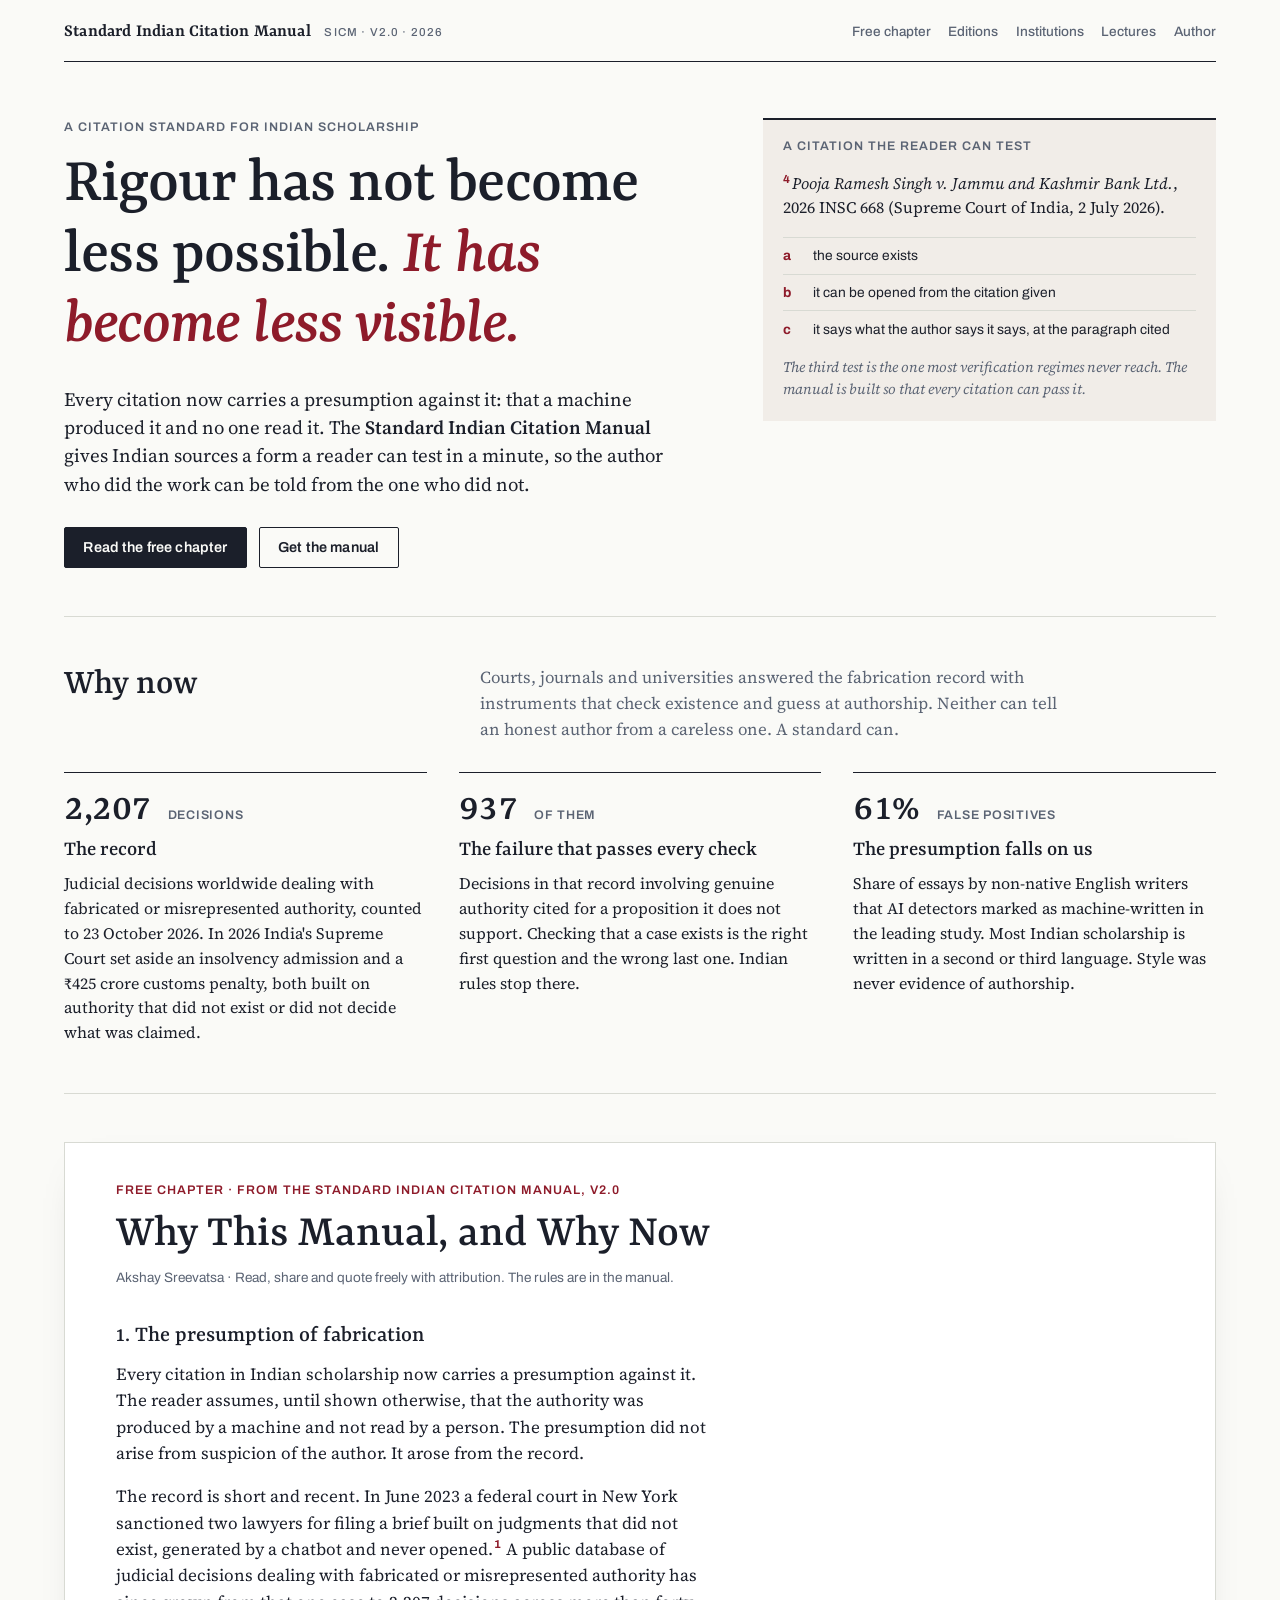
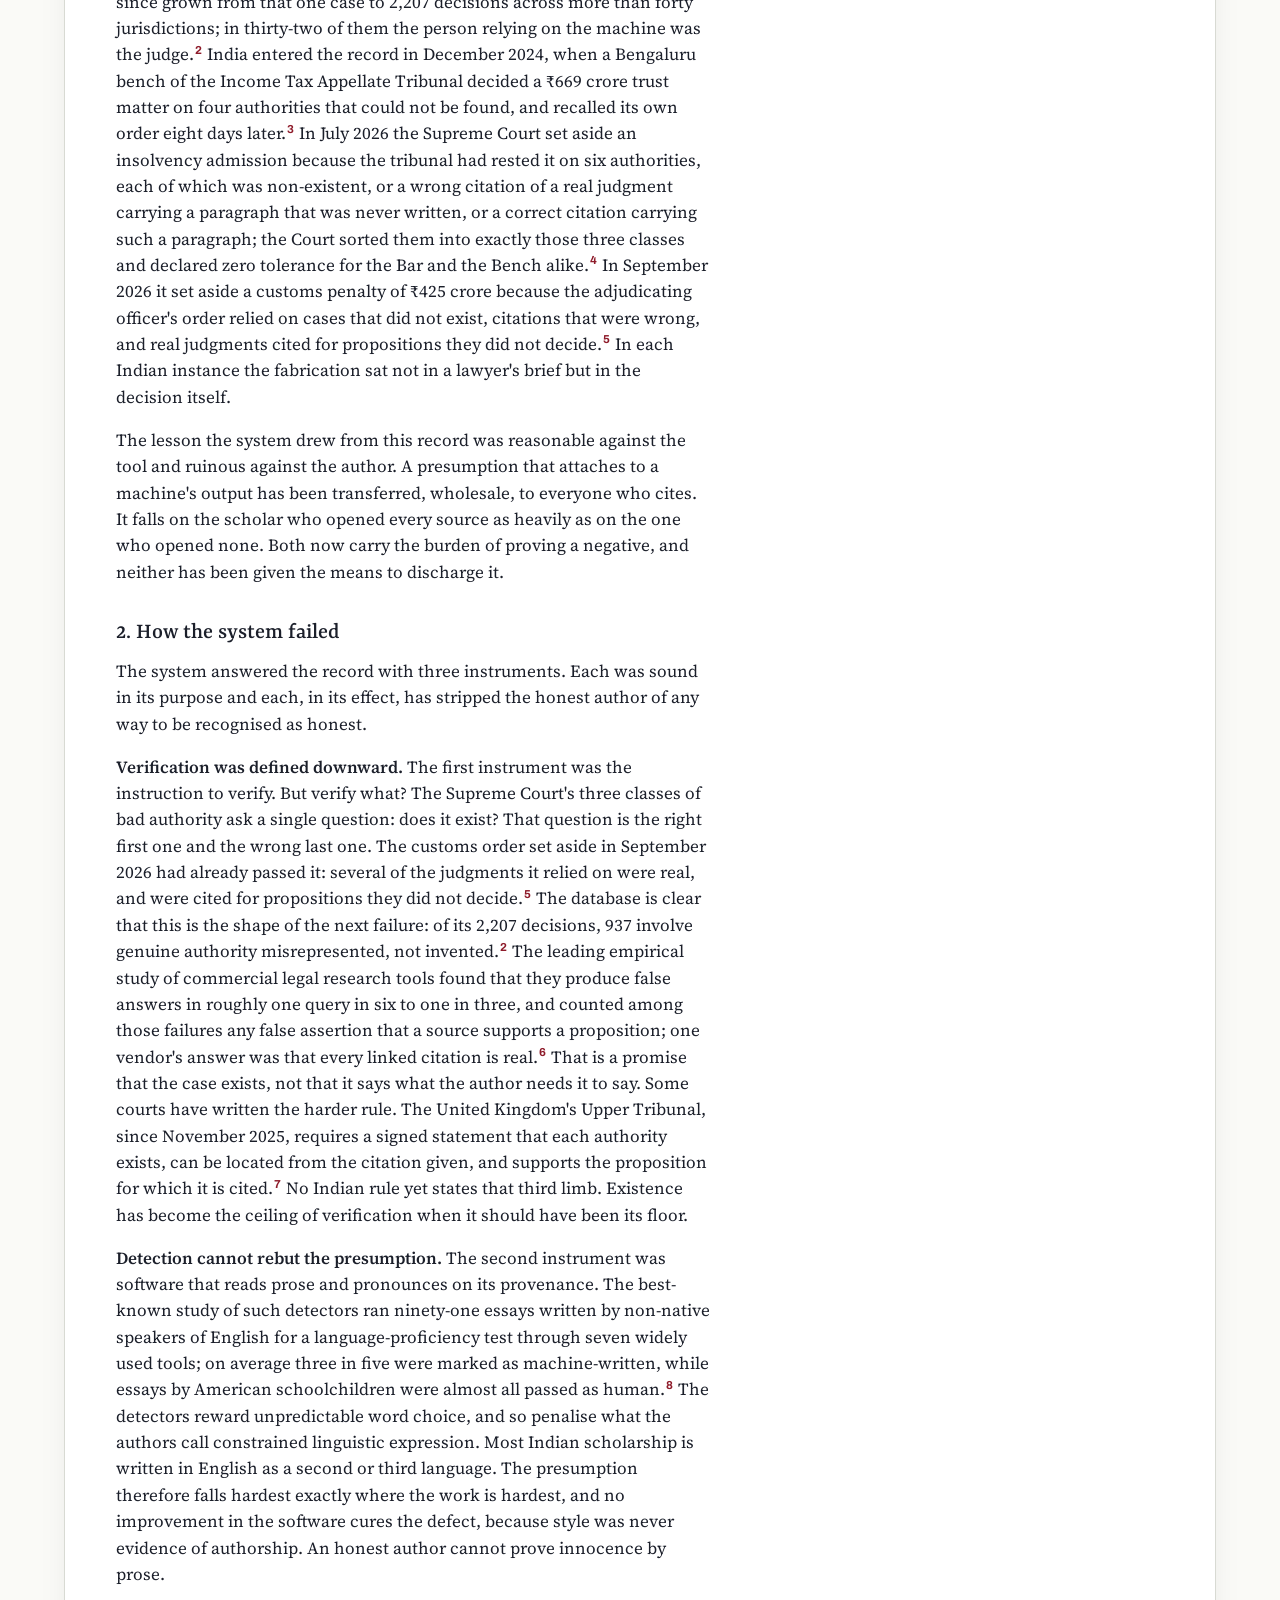
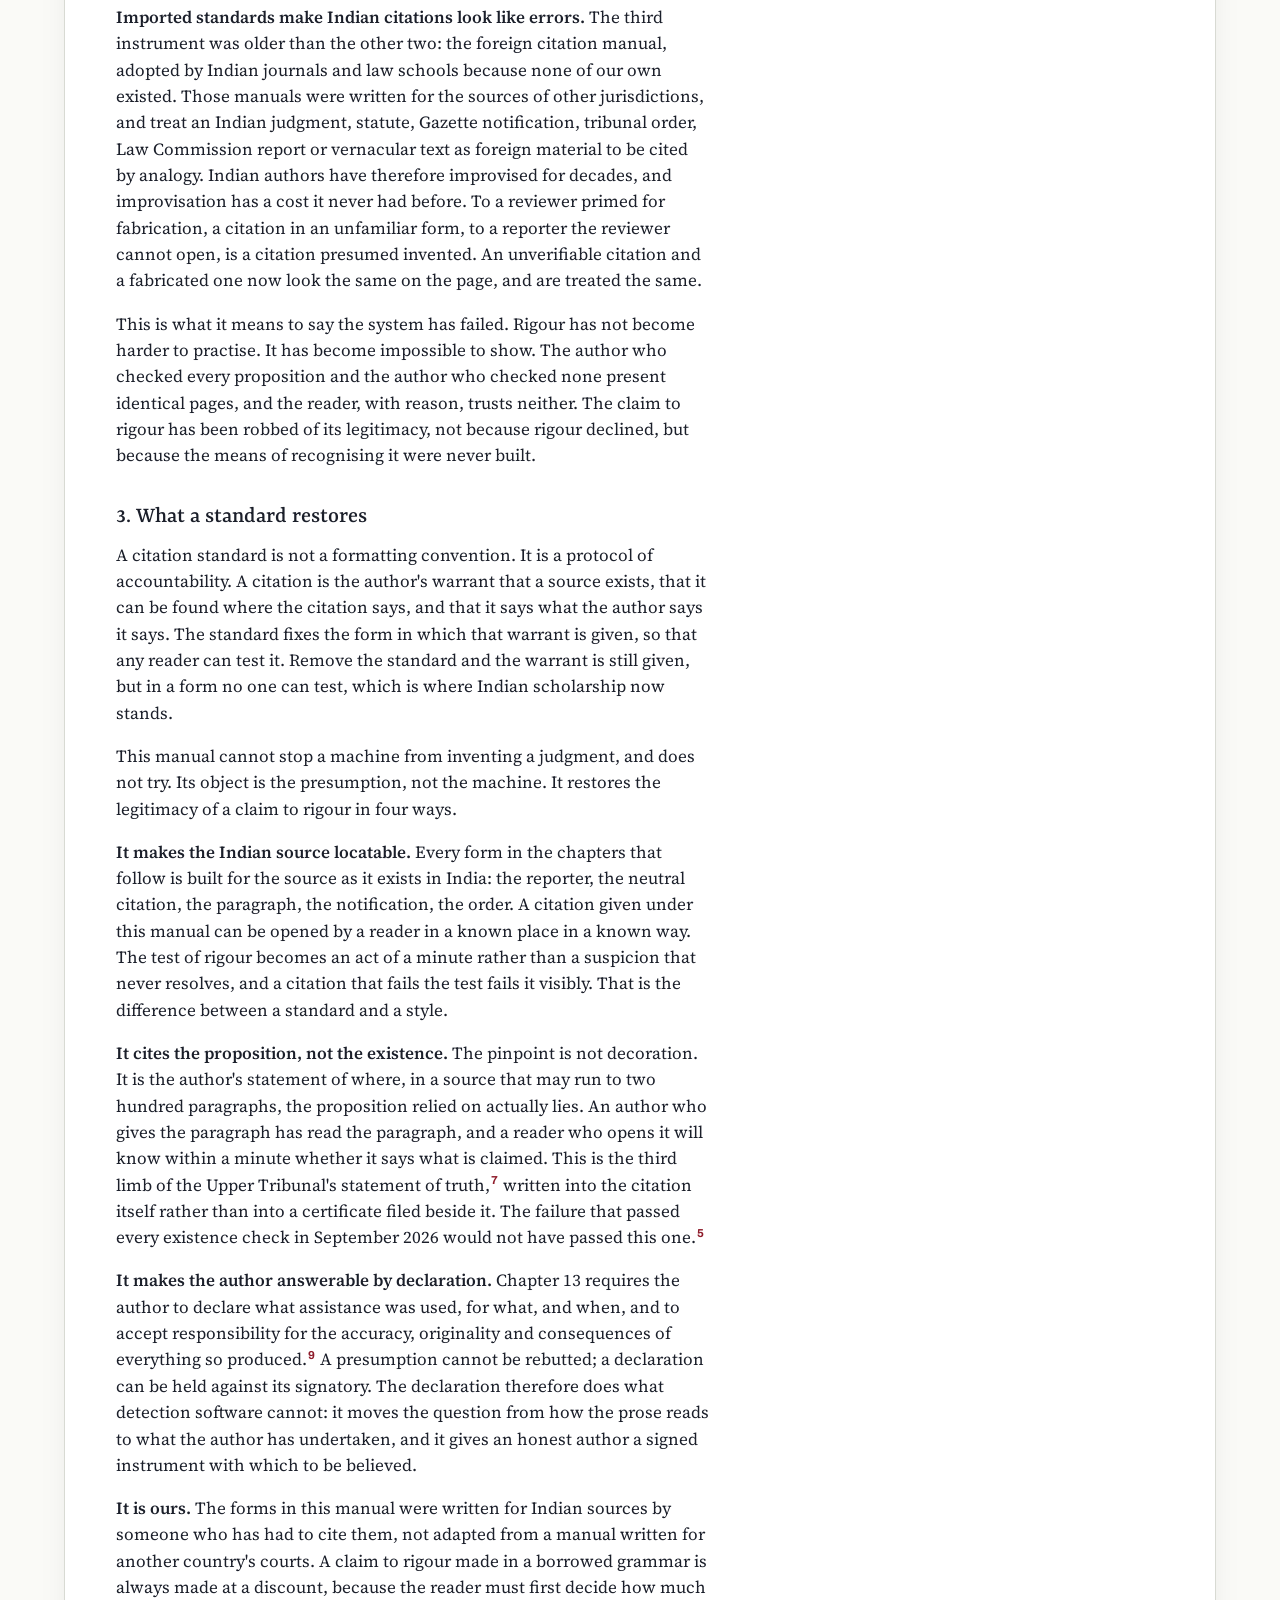
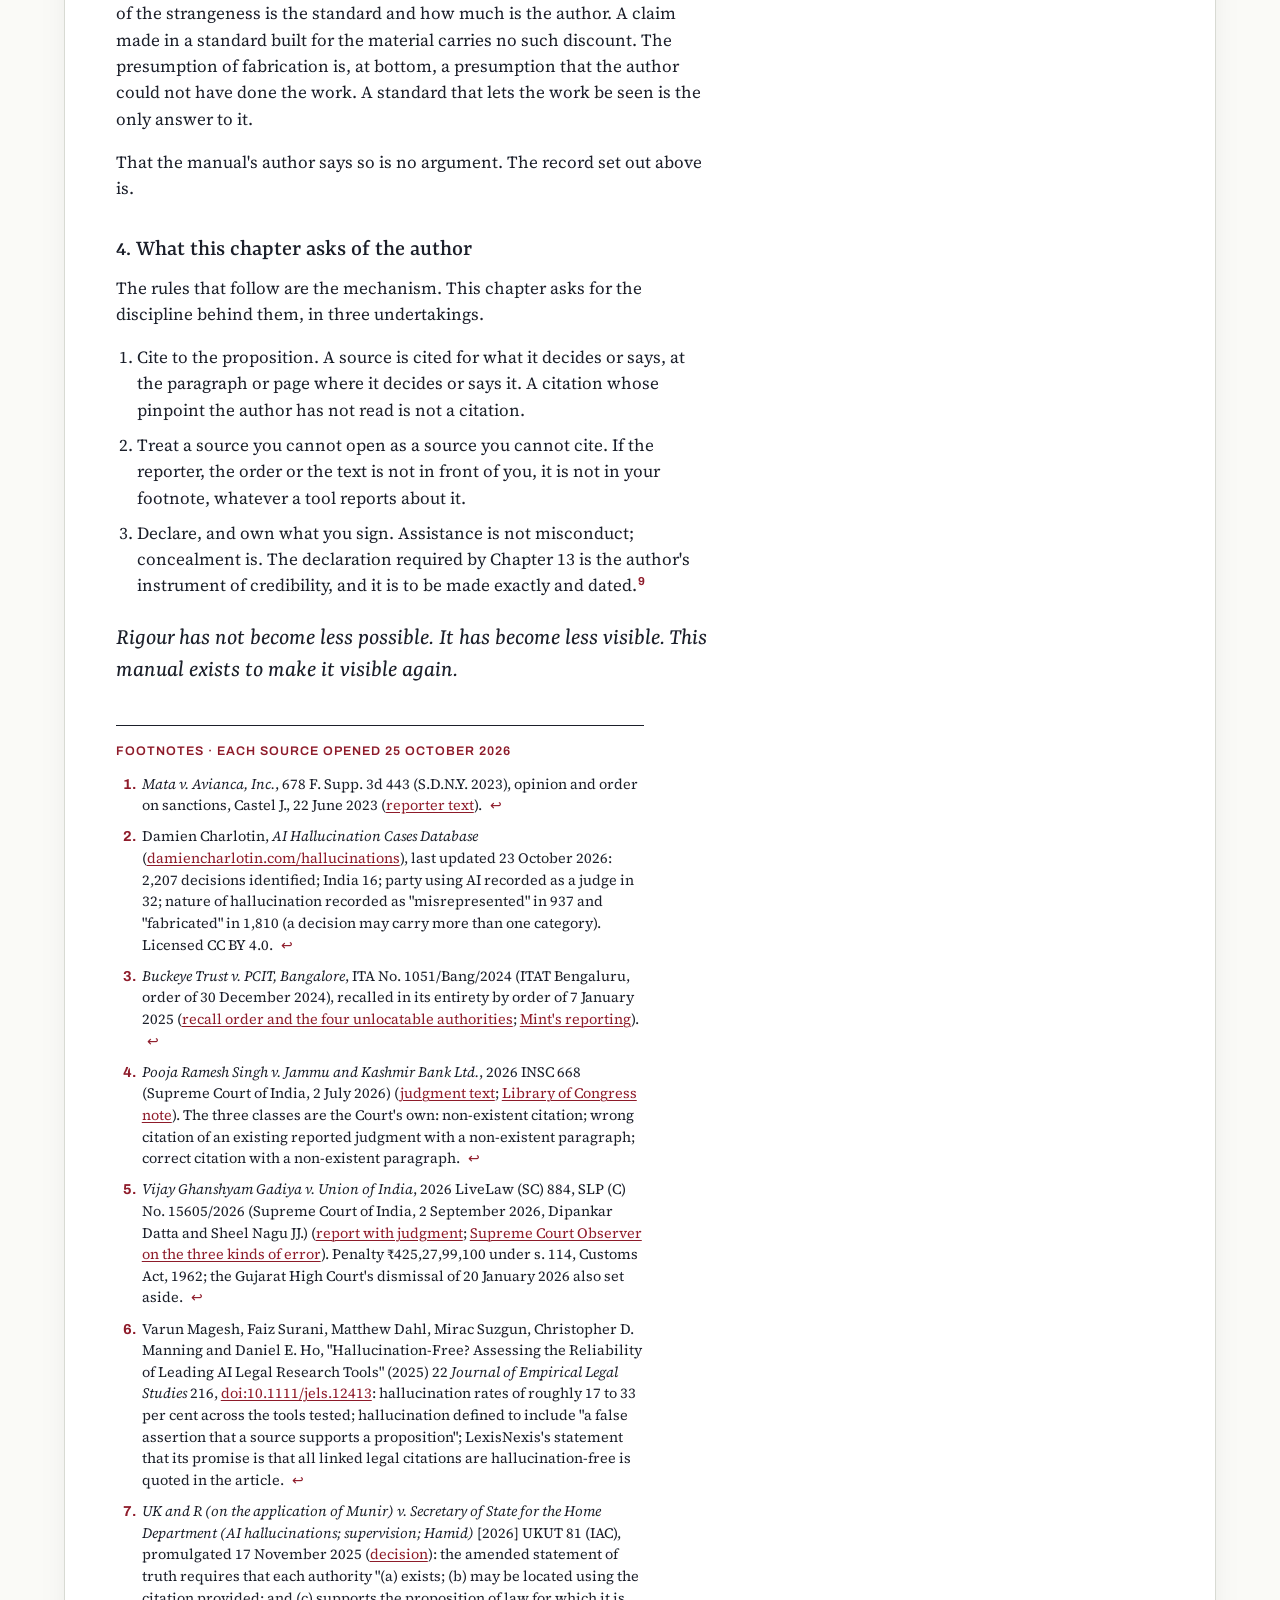
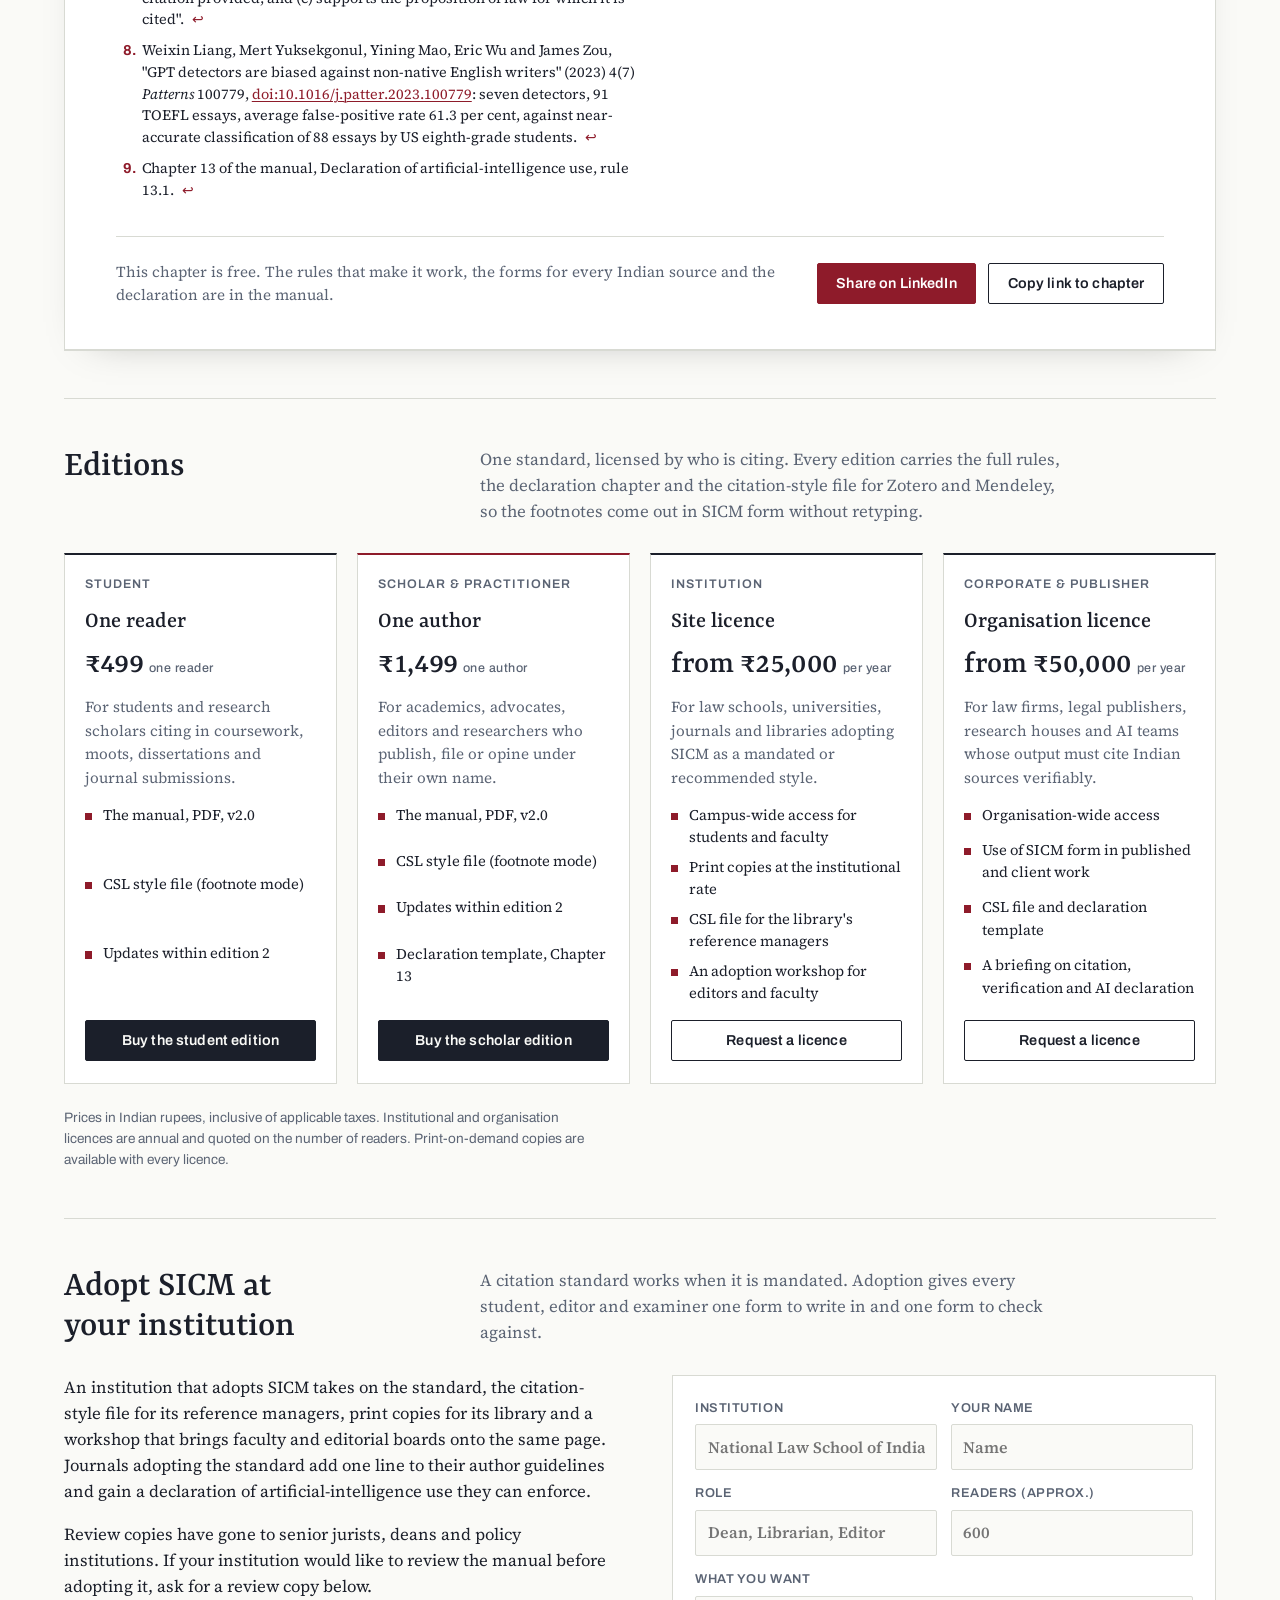
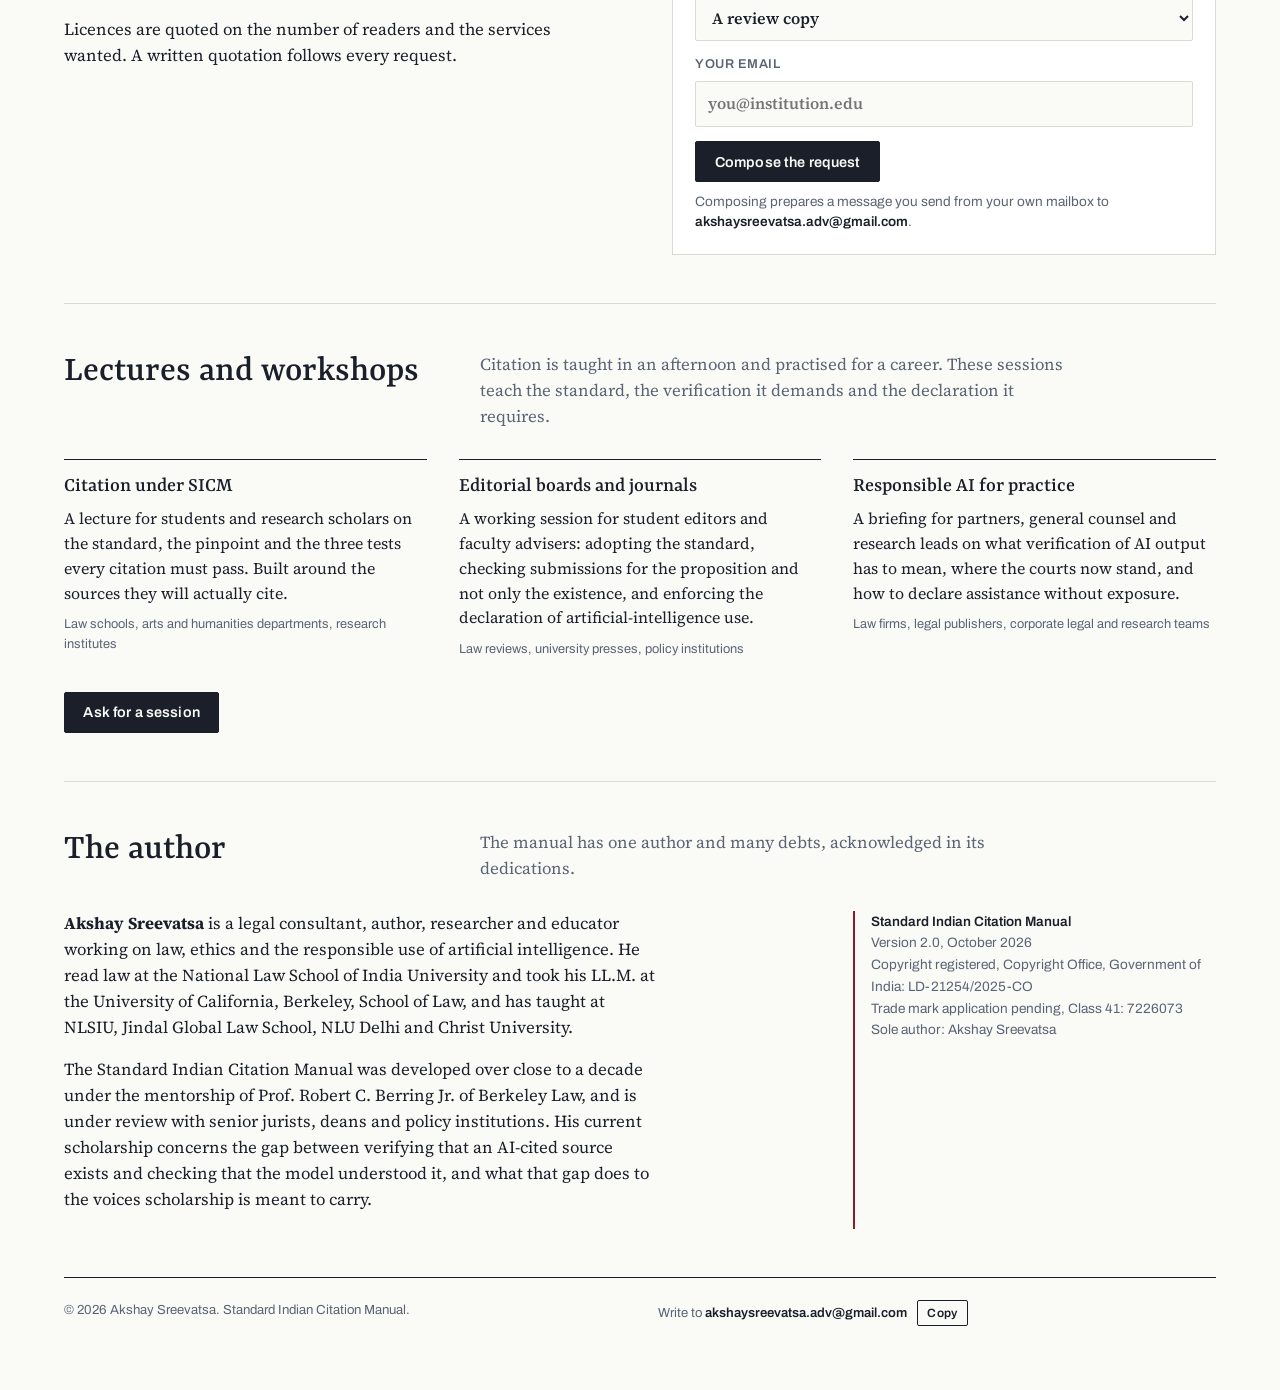
==== index.html @ 2d48df7a "SICM website for sicm.in Single-page site for the Standard Indian Citation Manual: free chapter, edi" ====
<!doctype html>
<html lang="en">
<head>
<meta charset="utf-8">
<meta name="viewport" content="width=device-width, initial-scale=1, viewport-fit=cover">
<title>Standard Indian Citation Manual</title>
<meta name="description" content="A citation standard built for Indian sources, so the author who did the work can be told from the one who did not. Free chapter, editions and institutional licences.">
<link rel="canonical" href="https://sicm.in/">
<link rel="icon" href="data:image/svg+xml,%3Csvg%20xmlns%3D%22http%3A%2F%2Fwww.w3.org%2F2000%2Fsvg%22%20viewBox%3D%220%200%2064%2064%22%3E%3Crect%20width%3D%2264%22%20height%3D%2264%22%20fill%3D%22%23FAFAF7%22%2F%3E%3Crect%20x%3D%224%22%20y%3D%224%22%20width%3D%2256%22%20height%3D%2256%22%20fill%3D%22none%22%20stroke%3D%22%231B1F2A%22%20stroke-width%3D%222%22%2F%3E%3Ctext%20x%3D%2232%22%20y%3D%2244%22%20text-anchor%3D%22middle%22%20font-family%3D%22Georgia%2Cserif%22%20font-size%3D%2236%22%20font-weight%3D%22600%22%20fill%3D%22%238E1B2A%22%3ES%3C%2Ftext%3E%3C%2Fsvg%3E">
<meta property="og:type" content="website">
<meta property="og:site_name" content="Standard Indian Citation Manual">
<meta property="og:title" content="Standard Indian Citation Manual">
<meta property="og:description" content="A citation standard built for Indian sources, so the author who did the work can be told from the one who did not. Free chapter, editions and institutional licences.">
<meta property="og:url" content="https://sicm.in/">
<meta property="og:image" content="https://sicm.in/og.png">
<meta property="og:image:width" content="1200">
<meta property="og:image:height" content="630">
<meta name="twitter:card" content="summary_large_image">
<meta name="twitter:title" content="Standard Indian Citation Manual">
<meta name="twitter:description" content="A citation standard built for Indian sources, so the author who did the work can be told from the one who did not. Free chapter, editions and institutional licences.">
<meta name="twitter:image" content="https://sicm.in/og.png">
<meta name="author" content="Akshay Sreevatsa">
<meta name="theme-color" content="#FAFAF7" media="(prefers-color-scheme: light)">
<meta name="theme-color" content="#15181F" media="(prefers-color-scheme: dark)">
<style>:root{padding-top:env(safe-area-inset-top,0px);padding-bottom:env(safe-area-inset-bottom,0px)} img{max-width:100%} [hidden]{display:none!important}</style>
</head>
<body>
<link rel="preconnect" href="https://fonts.googleapis.com">
<link rel="preconnect" href="https://fonts.gstatic.com" crossorigin>
<link rel="stylesheet" href="https://fonts.googleapis.com/css2?family=Yrsa:ital,wght@0,400;0,500;0,600;0,700;1,400;1,500;1,600&family=Source+Serif+4:ital,opsz,wght@0,8..60,400;0,8..60,500;0,8..60,600;1,8..60,400;1,8..60,500&family=Archivo:wght@400;500;600;700&display=swap">
<style>
  /* Layout: a law-report page. One reading column; the free chapter sits as a paper leaf inside it;
     footnote numerals and the three verification limbs (exists / locatable / supports) are the recurring marks. */
  :root {
    --bg: #FAFAF7;         /* report paper */
    --fg: #1B1F2A;         /* ink */
    --muted: #5B6474;      /* gazette grey */
    --rule: #D8DAD3;       /* hairline */
    --leaf: #FFFFFF;       /* the chapter's paper */
    --accent: #8E1B2A;     /* registrar's red */
    --accent-ink: #FFFFFF; /* text on accent */
    --tint: #F1EDE8;       /* faint wash behind the specimen */
    --display: 'Yrsa', 'Iowan Old Style', 'Palatino Linotype', Georgia, serif;
    --body: 'Source Serif 4', 'Charter', Georgia, 'Times New Roman', serif;
    --ui: 'Archivo', 'Helvetica Neue', Arial, sans-serif;
    --col: 72rem;
    --measure: 66ch;
  }
  @media (prefers-color-scheme: dark) {
    :root:not([data-theme="light"]) {
      --bg: #15181F; --fg: #E9E7E0; --muted: #A0A7B3; --rule: #2C313B; --leaf: #1C2029;
      --accent: #D9606B; --accent-ink: #15181F; --tint: #1F232C; color-scheme: dark;
    }
  }
  :root[data-theme="dark"] {
    --bg: #15181F; --fg: #E9E7E0; --muted: #A0A7B3; --rule: #2C313B; --leaf: #1C2029;
    --accent: #D9606B; --accent-ink: #15181F; --tint: #1F232C; color-scheme: dark;
  }

  * { box-sizing: border-box; }
  body {
    margin: 0; background: var(--bg); color: var(--fg);
    font-family: var(--body); font-size: 17px; line-height: 1.55;
    padding-left: max(16px, env(safe-area-inset-left, 0px));
    padding-right: max(16px, env(safe-area-inset-right, 0px));
    padding-block: 0 4rem;
    -webkit-font-smoothing: antialiased;
  }
  a { color: inherit; }
  h1, h2, h3 { font-family: var(--display); font-weight: 500; line-height: 1.08; margin: 0; text-wrap: balance; }
  p { margin: 0; }
  .wrap { max-width: var(--col); margin: 0 auto; }
  .eyebrow { font-family: var(--ui); font-size: .78rem; font-weight: 600; letter-spacing: .08em; text-transform: uppercase; color: var(--muted); }
  .num { font-variant-numeric: tabular-nums; }
  :focus-visible { outline: 2px solid var(--accent); outline-offset: 3px; }

  /* masthead */
  .mast { display: flex; flex-wrap: wrap; align-items: baseline; justify-content: space-between; gap: .6rem 1.5rem;
    padding-block: 1.1rem .9rem; border-bottom: 1px solid var(--fg); }
  .mark { font-family: var(--display); font-weight: 600; font-size: 1.15rem; letter-spacing: .01em; text-decoration: none; }
  .mark small { font-family: var(--ui); font-weight: 500; font-size: .72rem; letter-spacing: .1em; text-transform: uppercase; color: var(--muted); margin-left: .6rem; }
  .nav { display: flex; flex-wrap: wrap; gap: .2rem 1.1rem; font-family: var(--ui); font-size: .85rem; font-weight: 500; }
  .nav a { text-decoration: none; color: var(--muted); padding-block: .2rem; }
  .nav a:hover { color: var(--fg); }

  /* hero */
  .hero { display: grid; grid-template-columns: minmax(0, 1.4fr) minmax(0, 1fr); gap: 2.5rem 4rem; align-items: start; padding-block: 3.5rem 3rem; }
  .hero h1 { font-size: clamp(2.3rem, 5.2vw, 4.1rem); font-weight: 500; letter-spacing: -.012em; }
  .hero h1 em { font-style: italic; font-weight: 500; color: var(--accent); }
  .lede { font-size: 1.18rem; line-height: 1.5; max-width: var(--measure); margin-top: 1.4rem; color: var(--fg); }
  .lede b { font-weight: 600; }
  .ctas { display: flex; flex-wrap: wrap; gap: .75rem; margin-top: 1.8rem; }
  .btn { font-family: var(--ui); font-weight: 600; font-size: .9rem; letter-spacing: .01em; text-decoration: none; cursor: pointer;
    display: inline-flex; align-items: center; gap: .5rem; padding: .78rem 1.15rem; border: 1px solid var(--fg); border-radius: 2px; background: transparent; color: var(--fg); line-height: 1; }
  .btn:hover { background: var(--tint); }
  .btn.primary { background: var(--fg); color: var(--bg); }
  .btn.primary:hover { background: var(--accent); border-color: var(--accent); color: var(--accent-ink); }
  .btn.accent { background: var(--accent); border-color: var(--accent); color: var(--accent-ink); }
  .btn.accent:hover { filter: brightness(1.1); }
  .btn[disabled] { opacity: .5; cursor: default; }

  .specimen { background: var(--tint); border-top: 2px solid var(--fg); padding: 1.1rem 1.25rem 1.25rem; min-width: 0; }
  .specimen .eyebrow { margin-bottom: .9rem; }
  .fn-spec { font-size: 1rem; line-height: 1.5; }
  .fn-spec sup { font-family: var(--ui); font-size: .72em; color: var(--accent); font-weight: 700; margin-right: .2em; }
  .limbs { list-style: none; margin: 1.1rem 0 0; padding: 0; display: grid; gap: .45rem; font-family: var(--ui); font-size: .86rem; }
  .limbs li { display: grid; grid-template-columns: 1.4rem 1fr; align-items: baseline; gap: .5rem; padding-top: .45rem; border-top: 1px solid var(--rule); }
  .limbs b { font-weight: 700; color: var(--accent); }
  .spec-note { font-size: .9rem; color: var(--muted); margin-top: 1rem; font-style: italic; }

  /* sections */
  section { padding-block: 3rem; border-top: 1px solid var(--rule); }
  .sec-head { display: grid; grid-template-columns: minmax(0, 1fr) minmax(0, 2fr); gap: 1rem 3rem; margin-bottom: 1.8rem; }
  .sec-head h2 { font-size: clamp(1.7rem, 3vw, 2.3rem); }
  .sec-head p { max-width: var(--measure); color: var(--muted); font-size: 1.05rem; align-self: end; }

  .three { display: grid; grid-template-columns: repeat(3, minmax(0, 1fr)); gap: 2rem; }
  .three article { border-top: 1px solid var(--fg); padding-top: 1rem; min-width: 0; }
  .three h3 { font-size: 1.35rem; margin-bottom: .6rem; }
  .three p { font-size: 1rem; color: var(--fg); }
  .three .fig { font-family: var(--display); font-size: 2.6rem; line-height: 1; font-weight: 500; margin-bottom: .5rem; letter-spacing: -.01em; }
  .three .fig small { font-family: var(--ui); font-size: .78rem; letter-spacing: .06em; text-transform: uppercase; color: var(--muted); margin-left: .5rem; font-weight: 600; }

  /* the chapter leaf */
  .leaf { background: var(--leaf); border: 1px solid var(--rule); box-shadow: 0 1px 0 var(--rule), 0 14px 40px -28px rgba(0,0,0,.35);
    padding: 2.4rem clamp(1.1rem, 4vw, 3.5rem) 2.6rem; }
  .leaf .eyebrow { color: var(--accent); }
  .leaf h2 { font-size: clamp(2rem, 4vw, 2.9rem); margin: .6rem 0 .4rem; }
  .leaf .sub { font-family: var(--ui); font-size: .85rem; color: var(--muted); margin-bottom: 2rem; }
  .prose { max-width: var(--measure); }
  .prose h3 { font-size: 1.45rem; margin: 2.2rem 0 .8rem; }
  .prose p { margin-bottom: 1.05rem; }
  .prose p b { font-weight: 600; }
  .prose sup { font-family: var(--ui); font-size: .68em; line-height: 0; vertical-align: super; }
  .prose sup a { text-decoration: none; color: var(--accent); font-weight: 700; padding: 0 .08em; }
  .prose ol { padding-left: 1.3rem; margin: 0 0 1.05rem; }
  .prose li { margin-bottom: .55rem; }
  .close { font-family: var(--display); font-size: 1.5rem; line-height: 1.3; font-style: italic; margin-top: 1.6rem; color: var(--fg); }
  .footnotes { max-width: var(--measure); margin-top: 2.4rem; padding-top: 1rem; border-top: 1px solid var(--fg); font-size: .9rem; line-height: 1.5; }
  .footnotes .eyebrow { margin-bottom: .8rem; }
  .footnotes ol { padding-left: 1.4rem; margin: 0; }
  .footnotes li { margin-bottom: .6rem; padding-left: .2rem; }
  .footnotes li::marker { font-family: var(--ui); font-weight: 700; color: var(--accent); }
  .footnotes a { color: var(--accent); text-decoration-thickness: 1px; text-underline-offset: 2px; overflow-wrap: anywhere; }
  .footnotes .back { text-decoration: none; margin-left: .3rem; font-family: var(--ui); }
  .share { display: flex; flex-wrap: wrap; align-items: center; gap: .75rem; margin-top: 2.2rem; padding-top: 1.4rem; border-top: 1px solid var(--rule); }
  .share p { font-size: .95rem; color: var(--muted); flex: 1 1 18rem; }

  /* editions */
  .cards { display: grid; grid-template-columns: repeat(auto-fit, minmax(15.5rem, 1fr)); gap: 1.25rem; }
  .card { border: 1px solid var(--rule); border-top: 2px solid var(--fg); padding: 1.25rem 1.25rem 1.4rem; display: flex; flex-direction: column; gap: .9rem; min-width: 0; background: var(--leaf); }
  .card.featured { border-top-color: var(--accent); }
  .card h3 { font-size: 1.45rem; }
  .price { font-family: var(--display); font-size: 2rem; line-height: 1; font-weight: 500; letter-spacing: -.01em; }
  .price small { font-family: var(--ui); font-size: .78rem; letter-spacing: .04em; color: var(--muted); font-weight: 500; margin-left: .3rem; }
  .for { font-size: .95rem; color: var(--muted); min-height: 2.8em; }
  .inc { list-style: none; margin: 0; padding: 0; font-size: .92rem; display: grid; gap: .4rem; flex: 1; }
  .inc li { padding-left: 1.1rem; position: relative; }
  .inc li::before { content: ""; position: absolute; left: 0; top: .62em; width: .45rem; height: .45rem; background: var(--accent); }
  .card .btn { width: 100%; justify-content: center; }
  .note { font-family: var(--ui); font-size: .85rem; color: var(--muted); line-height: 1.45; }
  .note code, .addr { font-family: var(--ui); font-weight: 600; color: var(--fg); user-select: all; overflow-wrap: anywhere; }
  .fine { font-family: var(--ui); font-size: .85rem; color: var(--muted); margin-top: 1.4rem; max-width: var(--measure); }

  /* institutions */
  .split { display: grid; grid-template-columns: minmax(0, 1fr) minmax(0, 1fr); gap: 2.5rem 4rem; align-items: start; }
  .split .prose p { font-size: 1.05rem; }
  .form { background: var(--leaf); border: 1px solid var(--rule); padding: 1.4rem; display: grid; gap: .9rem; min-width: 0; }
  .form label { display: grid; gap: .35rem; font-family: var(--ui); font-size: .8rem; font-weight: 600; letter-spacing: .04em; text-transform: uppercase; color: var(--muted); }
  .form input, .form select, .form textarea { font: inherit; font-family: var(--body); font-size: 1rem; color: var(--fg); background: var(--bg); border: 1px solid var(--rule); padding: .6rem .7rem; border-radius: 2px; min-width: 0; width: 100%; }
  .form textarea { min-height: 9rem; resize: vertical; }
  .form .row { display: grid; grid-template-columns: 1fr 1fr; gap: .9rem; }
  .form .actions { display: flex; flex-wrap: wrap; gap: .6rem; align-items: center; }

  /* lectures */
  .offers { display: grid; grid-template-columns: repeat(3, minmax(0, 1fr)); gap: 2rem; }
  .offers article { border-top: 1px solid var(--fg); padding-top: 1rem; min-width: 0; }
  .offers h3 { font-size: 1.3rem; margin-bottom: .5rem; }
  .offers p { font-size: 1rem; }
  .offers .who { font-family: var(--ui); font-size: .8rem; color: var(--muted); margin-top: .6rem; }

  /* author */
  .author { display: grid; grid-template-columns: minmax(0, 2fr) minmax(0, 1fr); gap: 2rem 4rem; }
  .author p { font-size: 1.05rem; max-width: var(--measure); margin-bottom: 1rem; }
  .reg { font-family: var(--ui); font-size: .85rem; color: var(--muted); line-height: 1.6; border-left: 2px solid var(--accent); padding-left: 1rem; }
  .reg b { color: var(--fg); font-weight: 600; }

  footer { border-top: 1px solid var(--fg); padding-top: 1.4rem; font-family: var(--ui); font-size: .82rem; color: var(--muted); display: flex; flex-wrap: wrap; justify-content: space-between; gap: .6rem 2rem; }
  footer a { color: var(--muted); }

  .toast { position: fixed; left: 50%; bottom: calc(1rem + env(safe-area-inset-bottom, 0px)); transform: translateX(-50%); background: var(--fg); color: var(--bg); font-family: var(--ui); font-size: .85rem; padding: .6rem 1rem; border-radius: 2px; max-width: min(92vw, 40rem); z-index: 20; }

  @media (max-width: 760px) {
    body { font-size: 16.5px; }
    .hero, .sec-head, .split, .author { grid-template-columns: minmax(0, 1fr); }
    .hero { padding-block: 2.4rem 2.2rem; gap: 2rem; }
    .three, .offers { grid-template-columns: minmax(0, 1fr); }
    .form .row { grid-template-columns: 1fr; }
    section { padding-block: 2.4rem; }
    .leaf { padding-block: 1.8rem 2rem; }
  }
  @media (prefers-reduced-motion: no-preference) { .btn { transition: background .15s, color .15s, filter .15s; } }
</style>

<header class="wrap mast">
  <a class="mark" href="#top" id="top">Standard Indian Citation Manual <small>SICM · v2.0 · 2026</small></a>
  <nav class="nav" aria-label="Sections">
    <a href="#chapter">Free chapter</a>
    <a href="#editions">Editions</a>
    <a href="#institutions">Institutions</a>
    <a href="#lectures">Lectures</a>
    <a href="#author">Author</a>
  </nav>
</header>

<main class="wrap">
  <div class="hero">
    <div>
      <p class="eyebrow">A citation standard for Indian scholarship</p>
      <h1 style="margin-top:.8rem">Rigour has not become less possible. <em>It has become less visible.</em></h1>
      <p class="lede">Every citation now carries a presumption against it: that a machine produced it and no one read it. The <b>Standard Indian Citation Manual</b> gives Indian sources a form a reader can test in a minute, so the author who did the work can be told from the one who did not.</p>
      <div class="ctas">
        <a class="btn primary" href="#chapter">Read the free chapter</a>
        <a class="btn" href="#editions">Get the manual</a>
      </div>
    </div>
    <aside class="specimen" aria-label="A citation the reader can test">
      <p class="eyebrow">A citation the reader can test</p>
      <p class="fn-spec"><sup>4</sup><i>Pooja Ramesh Singh v. Jammu and Kashmir Bank Ltd.</i>, 2026 INSC 668 (Supreme Court of India, 2 July 2026).</p>
      <ul class="limbs">
        <li><b>a</b><span>the source exists</span></li>
        <li><b>b</b><span>it can be opened from the citation given</span></li>
        <li><b>c</b><span>it says what the author says it says, at the paragraph cited</span></li>
      </ul>
      <p class="spec-note">The third test is the one most verification regimes never reach. The manual is built so that every citation can pass it.</p>
    </aside>
  </div>

  <section id="why">
    <div class="sec-head">
      <h2>Why now</h2>
      <p>Courts, journals and universities answered the fabrication record with instruments that check existence and guess at authorship. Neither can tell an honest author from a careless one. A standard can.</p>
    </div>
    <div class="three">
      <article>
        <div class="fig num">2,207 <small>decisions</small></div>
        <h3>The record</h3>
        <p>Judicial decisions worldwide dealing with fabricated or misrepresented authority, counted to 23 October 2026. In 2026 India's Supreme Court set aside an insolvency admission and a ₹425 crore customs penalty, both built on authority that did not exist or did not decide what was claimed.</p>
      </article>
      <article>
        <div class="fig num">937 <small>of them</small></div>
        <h3>The failure that passes every check</h3>
        <p>Decisions in that record involving genuine authority cited for a proposition it does not support. Checking that a case exists is the right first question and the wrong last one. Indian rules stop there.</p>
      </article>
      <article>
        <div class="fig num">61% <small>false positives</small></div>
        <h3>The presumption falls on us</h3>
        <p>Share of essays by non-native English writers that AI detectors marked as machine-written in the leading study. Most Indian scholarship is written in a second or third language. Style was never evidence of authorship.</p>
      </article>
    </div>
  </section>

  <section id="chapter">
    <div class="leaf">
      <p class="eyebrow">Free chapter · from the Standard Indian Citation Manual, v2.0</p>
      <h2>Why This Manual, and Why Now</h2>
      <p class="sub">Akshay Sreevatsa · Read, share and quote freely with attribution. The rules are in the manual.</p>
      <div class="prose">
        <h3>1. The presumption of fabrication</h3>
        <p>Every citation in Indian scholarship now carries a presumption against it. The reader assumes, until shown otherwise, that the authority was produced by a machine and not read by a person. The presumption did not arise from suspicion of the author. It arose from the record.</p>
        <p>The record is short and recent. In June 2023 a federal court in New York sanctioned two lawyers for filing a brief built on judgments that did not exist, generated by a chatbot and never opened.<sup><a href="#fn1" id="r1">1</a></sup> A public database of judicial decisions dealing with fabricated or misrepresented authority has since grown from that one case to 2,207 decisions across more than forty jurisdictions; in thirty-two of them the person relying on the machine was the judge.<sup><a href="#fn2" id="r2">2</a></sup> India entered the record in December 2024, when a Bengaluru bench of the Income Tax Appellate Tribunal decided a ₹669 crore trust matter on four authorities that could not be found, and recalled its own order eight days later.<sup><a href="#fn3" id="r3">3</a></sup> In July 2026 the Supreme Court set aside an insolvency admission because the tribunal had rested it on six authorities, each of which was non-existent, or a wrong citation of a real judgment carrying a paragraph that was never written, or a correct citation carrying such a paragraph; the Court sorted them into exactly those three classes and declared zero tolerance for the Bar and the Bench alike.<sup><a href="#fn4" id="r4">4</a></sup> In September 2026 it set aside a customs penalty of ₹425 crore because the adjudicating officer's order relied on cases that did not exist, citations that were wrong, and real judgments cited for propositions they did not decide.<sup><a href="#fn5" id="r5">5</a></sup> In each Indian instance the fabrication sat not in a lawyer's brief but in the decision itself.</p>
        <p>The lesson the system drew from this record was reasonable against the tool and ruinous against the author. A presumption that attaches to a machine's output has been transferred, wholesale, to everyone who cites. It falls on the scholar who opened every source as heavily as on the one who opened none. Both now carry the burden of proving a negative, and neither has been given the means to discharge it.</p>

        <h3>2. How the system failed</h3>
        <p>The system answered the record with three instruments. Each was sound in its purpose and each, in its effect, has stripped the honest author of any way to be recognised as honest.</p>
        <p><b>Verification was defined downward.</b> The first instrument was the instruction to verify. But verify what? The Supreme Court's three classes of bad authority ask a single question: does it exist? That question is the right first one and the wrong last one. The customs order set aside in September 2026 had already passed it: several of the judgments it relied on were real, and were cited for propositions they did not decide.<sup><a href="#fn5">5</a></sup> The database is clear that this is the shape of the next failure: of its 2,207 decisions, 937 involve genuine authority misrepresented, not invented.<sup><a href="#fn2">2</a></sup> The leading empirical study of commercial legal research tools found that they produce false answers in roughly one query in six to one in three, and counted among those failures any false assertion that a source supports a proposition; one vendor's answer was that every linked citation is real.<sup><a href="#fn6" id="r6">6</a></sup> That is a promise that the case exists, not that it says what the author needs it to say. Some courts have written the harder rule. The United Kingdom's Upper Tribunal, since November 2025, requires a signed statement that each authority exists, can be located from the citation given, and supports the proposition for which it is cited.<sup><a href="#fn7" id="r7">7</a></sup> No Indian rule yet states that third limb. Existence has become the ceiling of verification when it should have been its floor.</p>
        <p><b>Detection cannot rebut the presumption.</b> The second instrument was software that reads prose and pronounces on its provenance. The best-known study of such detectors ran ninety-one essays written by non-native speakers of English for a language-proficiency test through seven widely used tools; on average three in five were marked as machine-written, while essays by American schoolchildren were almost all passed as human.<sup><a href="#fn8" id="r8">8</a></sup> The detectors reward unpredictable word choice, and so penalise what the authors call constrained linguistic expression. Most Indian scholarship is written in English as a second or third language. The presumption therefore falls hardest exactly where the work is hardest, and no improvement in the software cures the defect, because style was never evidence of authorship. An honest author cannot prove innocence by prose.</p>
        <p><b>Imported standards make Indian citations look like errors.</b> The third instrument was older than the other two: the foreign citation manual, adopted by Indian journals and law schools because none of our own existed. Those manuals were written for the sources of other jurisdictions, and treat an Indian judgment, statute, Gazette notification, tribunal order, Law Commission report or vernacular text as foreign material to be cited by analogy. Indian authors have therefore improvised for decades, and improvisation has a cost it never had before. To a reviewer primed for fabrication, a citation in an unfamiliar form, to a reporter the reviewer cannot open, is a citation presumed invented. An unverifiable citation and a fabricated one now look the same on the page, and are treated the same.</p>
        <p>This is what it means to say the system has failed. Rigour has not become harder to practise. It has become impossible to show. The author who checked every proposition and the author who checked none present identical pages, and the reader, with reason, trusts neither. The claim to rigour has been robbed of its legitimacy, not because rigour declined, but because the means of recognising it were never built.</p>

        <h3>3. What a standard restores</h3>
        <p>A citation standard is not a formatting convention. It is a protocol of accountability. A citation is the author's warrant that a source exists, that it can be found where the citation says, and that it says what the author says it says. The standard fixes the form in which that warrant is given, so that any reader can test it. Remove the standard and the warrant is still given, but in a form no one can test, which is where Indian scholarship now stands.</p>
        <p>This manual cannot stop a machine from inventing a judgment, and does not try. Its object is the presumption, not the machine. It restores the legitimacy of a claim to rigour in four ways.</p>
        <p><b>It makes the Indian source locatable.</b> Every form in the chapters that follow is built for the source as it exists in India: the reporter, the neutral citation, the paragraph, the notification, the order. A citation given under this manual can be opened by a reader in a known place in a known way. The test of rigour becomes an act of a minute rather than a suspicion that never resolves, and a citation that fails the test fails it visibly. That is the difference between a standard and a style.</p>
        <p><b>It cites the proposition, not the existence.</b> The pinpoint is not decoration. It is the author's statement of where, in a source that may run to two hundred paragraphs, the proposition relied on actually lies. An author who gives the paragraph has read the paragraph, and a reader who opens it will know within a minute whether it says what is claimed. This is the third limb of the Upper Tribunal's statement of truth,<sup><a href="#fn7">7</a></sup> written into the citation itself rather than into a certificate filed beside it. The failure that passed every existence check in September 2026 would not have passed this one.<sup><a href="#fn5">5</a></sup></p>
        <p><b>It makes the author answerable by declaration.</b> Chapter 13 requires the author to declare what assistance was used, for what, and when, and to accept responsibility for the accuracy, originality and consequences of everything so produced.<sup><a href="#fn9" id="r9">9</a></sup> A presumption cannot be rebutted; a declaration can be held against its signatory. The declaration therefore does what detection software cannot: it moves the question from how the prose reads to what the author has undertaken, and it gives an honest author a signed instrument with which to be believed.</p>
        <p><b>It is ours.</b> The forms in this manual were written for Indian sources by someone who has had to cite them, not adapted from a manual written for another country's courts. A claim to rigour made in a borrowed grammar is always made at a discount, because the reader must first decide how much of the strangeness is the standard and how much is the author. A claim made in a standard built for the material carries no such discount. The presumption of fabrication is, at bottom, a presumption that the author could not have done the work. A standard that lets the work be seen is the only answer to it.</p>
        <p>That the manual's author says so is no argument. The record set out above is.</p>

        <h3>4. What this chapter asks of the author</h3>
        <p>The rules that follow are the mechanism. This chapter asks for the discipline behind them, in three undertakings.</p>
        <ol>
          <li>Cite to the proposition. A source is cited for what it decides or says, at the paragraph or page where it decides or says it. A citation whose pinpoint the author has not read is not a citation.</li>
          <li>Treat a source you cannot open as a source you cannot cite. If the reporter, the order or the text is not in front of you, it is not in your footnote, whatever a tool reports about it.</li>
          <li>Declare, and own what you sign. Assistance is not misconduct; concealment is. The declaration required by Chapter 13 is the author's instrument of credibility, and it is to be made exactly and dated.<sup><a href="#fn9">9</a></sup></li>
        </ol>
        <p class="close">Rigour has not become less possible. It has become less visible. This manual exists to make it visible again.</p>
      </div>

      <div class="footnotes">
        <p class="eyebrow">Footnotes · each source opened 25 October 2026</p>
        <ol>
          <li id="fn1"><i>Mata v. Avianca, Inc.</i>, 678 F. Supp. 3d 443 (S.D.N.Y. 2023), opinion and order on sanctions, Castel J., 22 June 2023 (<a href="https://www.law.berkeley.edu/wp-content/uploads/2025/12/Mata-v-Avianca-Inc.pdf">reporter text</a>). <a class="back" href="#r1" aria-label="Back to text">↩</a></li>
          <li id="fn2">Damien Charlotin, <i>AI Hallucination Cases Database</i> (<a href="https://www.damiencharlotin.com/hallucinations/">damiencharlotin.com/hallucinations</a>), last updated 23 October 2026: 2,207 decisions identified; India 16; party using AI recorded as a judge in 32; nature of hallucination recorded as "misrepresented" in 937 and "fabricated" in 1,810 (a decision may carry more than one category). Licensed CC BY 4.0. <a class="back" href="#r2" aria-label="Back to text">↩</a></li>
          <li id="fn3"><i>Buckeye Trust v. PCIT, Bangalore</i>, ITA No. 1051/Bang/2024 (ITAT Bengaluru, order of 30 December 2024), recalled in its entirety by order of 7 January 2025 (<a href="https://www.taxtmi.com/tmi_notes?id=1460">recall order and the four unlocatable authorities</a>; <a href="https://a2ztaxcorp.net/chatgpt-hallucinations-bengaluru-tax-tribunal-order-cites-non-existent-cases-recalled/">Mint's reporting</a>). <a class="back" href="#r3" aria-label="Back to text">↩</a></li>
          <li id="fn4"><i>Pooja Ramesh Singh v. Jammu and Kashmir Bank Ltd.</i>, 2026 INSC 668 (Supreme Court of India, 2 July 2026) (<a href="https://indiankanoon.org/doc/113338666/">judgment text</a>; <a href="https://www.loc.gov/item/global-legal-monitor/2026-10-14/india-supreme-court-sets-aside-judicial-decisions-relying-on-ai-generated-hallucinated-case-law">Library of Congress note</a>). The three classes are the Court's own: non-existent citation; wrong citation of an existing reported judgment with a non-existent paragraph; correct citation with a non-existent paragraph. <a class="back" href="#r4" aria-label="Back to text">↩</a></li>
          <li id="fn5"><i>Vijay Ghanshyam Gadiya v. Union of India</i>, 2026 LiveLaw (SC) 884, SLP (C) No. 15605/2026 (Supreme Court of India, 2 September 2026, Dipankar Datta and Sheel Nagu JJ.) (<a href="https://www.livelaw.in/supreme-court/supreme-court-sets-aside-425-crore-penalty-as-customs-authority-used-ai-generated-fake-case-laws-548329">report with judgment</a>; <a href="https://www.scobserver.in/journal/when-an-ai-hallucination-enters-an-executive-order/">Supreme Court Observer on the three kinds of error</a>). Penalty ₹425,27,99,100 under s. 114, Customs Act, 1962; the Gujarat High Court's dismissal of 20 January 2026 also set aside. <a class="back" href="#r5" aria-label="Back to text">↩</a></li>
          <li id="fn6">Varun Magesh, Faiz Surani, Matthew Dahl, Mirac Suzgun, Christopher D. Manning and Daniel E. Ho, "Hallucination-Free? Assessing the Reliability of Leading AI Legal Research Tools" (2025) 22 <i>Journal of Empirical Legal Studies</i> 216, <a href="https://doi.org/10.1111/jels.12413">doi:10.1111/jels.12413</a>: hallucination rates of roughly 17 to 33 per cent across the tools tested; hallucination defined to include "a false assertion that a source supports a proposition"; LexisNexis's statement that its promise is that all linked legal citations are hallucination-free is quoted in the article. <a class="back" href="#r6" aria-label="Back to text">↩</a></li>
          <li id="fn7"><i>UK and R (on the application of Munir) v. Secretary of State for the Home Department (AI hallucinations; supervision; Hamid)</i> [2026] UKUT 81 (IAC), promulgated 17 November 2025 (<a href="https://caselaw.nationalarchives.gov.uk/ukut/iac/2026/81">decision</a>): the amended statement of truth requires that each authority "(a) exists; (b) may be located using the citation provided; and (c) supports the proposition of law for which it is cited". <a class="back" href="#r7" aria-label="Back to text">↩</a></li>
          <li id="fn8">Weixin Liang, Mert Yuksekgonul, Yining Mao, Eric Wu and James Zou, "GPT detectors are biased against non-native English writers" (2023) 4(7) <i>Patterns</i> 100779, <a href="https://doi.org/10.1016/j.patter.2023.100779">doi:10.1016/j.patter.2023.100779</a>: seven detectors, 91 TOEFL essays, average false-positive rate 61.3 per cent, against near-accurate classification of 88 essays by US eighth-grade students. <a class="back" href="#r8" aria-label="Back to text">↩</a></li>
          <li id="fn9">Chapter 13 of the manual, Declaration of artificial-intelligence use, rule 13.1. <a class="back" href="#r9" aria-label="Back to text">↩</a></li>
        </ol>
      </div>

      <div class="share">
        <p>This chapter is free. The rules that make it work, the forms for every Indian source and the declaration are in the manual.</p>
        <a class="btn accent" id="shareLi" href="https://www.linkedin.com/sharing/share-offsite/" target="_blank" rel="noopener">Share on LinkedIn</a>
        <button class="btn" id="copyLink" type="button">Copy link to chapter</button>
      </div>
    </div>
  </section>

  <section id="editions">
    <div class="sec-head">
      <h2>Editions</h2>
      <p>One standard, licensed by who is citing. Every edition carries the full rules, the declaration chapter and the citation-style file for Zotero and Mendeley, so the footnotes come out in SICM form without retyping.</p>
    </div>
    <div class="cards">
      <article class="card">
        <p class="eyebrow">Student</p>
        <h3>One reader</h3>
        <div class="price num" data-price="student"></div>
        <p class="for">For students and research scholars citing in coursework, moots, dissertations and journal submissions.</p>
        <ul class="inc"><li>The manual, PDF, v2.0</li><li>CSL style file (footnote mode)</li><li>Updates within edition 2</li></ul>
        <button class="btn primary" type="button" data-buy="student">Buy the student edition</button>
      </article>
      <article class="card featured">
        <p class="eyebrow">Scholar &amp; practitioner</p>
        <h3>One author</h3>
        <div class="price num" data-price="scholar"></div>
        <p class="for">For academics, advocates, editors and researchers who publish, file or opine under their own name.</p>
        <ul class="inc"><li>The manual, PDF, v2.0</li><li>CSL style file (footnote mode)</li><li>Updates within edition 2</li><li>Declaration template, Chapter 13</li></ul>
        <button class="btn primary" type="button" data-buy="scholar">Buy the scholar edition</button>
      </article>
      <article class="card">
        <p class="eyebrow">Institution</p>
        <h3>Site licence</h3>
        <div class="price num" data-price="institution"></div>
        <p class="for">For law schools, universities, journals and libraries adopting SICM as a mandated or recommended style.</p>
        <ul class="inc"><li>Campus-wide access for students and faculty</li><li>Print copies at the institutional rate</li><li>CSL file for the library's reference managers</li><li>An adoption workshop for editors and faculty</li></ul>
        <button class="btn" type="button" data-buy="institution">Request a licence</button>
      </article>
      <article class="card">
        <p class="eyebrow">Corporate &amp; publisher</p>
        <h3>Organisation licence</h3>
        <div class="price num" data-price="corporate"></div>
        <p class="for">For law firms, legal publishers, research houses and AI teams whose output must cite Indian sources verifiably.</p>
        <ul class="inc"><li>Organisation-wide access</li><li>Use of SICM form in published and client work</li><li>CSL file and declaration template</li><li>A briefing on citation, verification and AI declaration</li></ul>
        <button class="btn" type="button" data-buy="corporate">Request a licence</button>
      </article>
    </div>
    <p class="fine" id="payNote" hidden></p>
    <p class="fine">Prices in Indian rupees, inclusive of applicable taxes. Institutional and organisation licences are annual and quoted on the number of readers. Print-on-demand copies are available with every licence.</p>
  </section>

  <section id="institutions">
    <div class="sec-head">
      <h2>Adopt SICM at your institution</h2>
      <p>A citation standard works when it is mandated. Adoption gives every student, editor and examiner one form to write in and one form to check against.</p>
    </div>
    <div class="split">
      <div class="prose">
        <p>An institution that adopts SICM takes on the standard, the citation-style file for its reference managers, print copies for its library and a workshop that brings faculty and editorial boards onto the same page. Journals adopting the standard add one line to their author guidelines and gain a declaration of artificial-intelligence use they can enforce.</p>
        <p>Review copies have gone to senior jurists, deans and policy institutions. If your institution would like to review the manual before adopting it, ask for a review copy below.</p>
        <p>Licences are quoted on the number of readers and the services wanted. A written quotation follows every request.</p>
      </div>
      <form class="form" id="reqForm" novalidate>
        <div class="row">
          <label>Institution <input id="f_inst" name="institution" placeholder="National Law School of India University" required></label>
          <label>Your name <input id="f_name" name="name" placeholder="Name" required></label>
        </div>
        <div class="row">
          <label>Role <input id="f_role" name="role" placeholder="Dean, Librarian, Editor"></label>
          <label>Readers (approx.) <input id="f_readers" name="readers" inputmode="numeric" placeholder="600"></label>
        </div>
        <label>What you want <select id="f_want" name="want">
          <option>A review copy</option>
          <option>A quotation for a site licence</option>
          <option>A quotation for an organisation licence</option>
          <option>A workshop or lecture</option>
        </select></label>
        <label>Your email <input id="f_email" name="email" type="email" placeholder="you@institution.edu" required></label>
        <div class="actions">
          <button class="btn primary" type="submit">Compose the request</button>
          <span class="note">Composing prepares a message you send from your own mailbox to <span class="addr" id="addr1"></span>.</span>
        </div>
        <label id="outWrap" hidden>Your request <textarea id="f_out" readonly></textarea></label>
        <div class="actions" id="outActions" hidden>
          <button class="btn" type="button" id="copyReq">Copy the request</button>
          <a class="btn" id="mailReq" href="#">Open in your mail app</a>
        </div>
      </form>
    </div>
  </section>

  <section id="lectures">
    <div class="sec-head">
      <h2>Lectures and workshops</h2>
      <p>Citation is taught in an afternoon and practised for a career. These sessions teach the standard, the verification it demands and the declaration it requires.</p>
    </div>
    <div class="offers">
      <article>
        <h3>Citation under SICM</h3>
        <p>A lecture for students and research scholars on the standard, the pinpoint and the three tests every citation must pass. Built around the sources they will actually cite.</p>
        <p class="who">Law schools, arts and humanities departments, research institutes</p>
      </article>
      <article>
        <h3>Editorial boards and journals</h3>
        <p>A working session for student editors and faculty advisers: adopting the standard, checking submissions for the proposition and not only the existence, and enforcing the declaration of artificial-intelligence use.</p>
        <p class="who">Law reviews, university presses, policy institutions</p>
      </article>
      <article>
        <h3>Responsible AI for practice</h3>
        <p>A briefing for partners, general counsel and research leads on what verification of AI output has to mean, where the courts now stand, and how to declare assistance without exposure.</p>
        <p class="who">Law firms, legal publishers, corporate legal and research teams</p>
      </article>
    </div>
    <div class="ctas" style="margin-top:2rem">
      <a class="btn primary" href="#institutions">Ask for a session</a>
    </div>
  </section>

  <section id="author">
    <div class="sec-head">
      <h2>The author</h2>
      <p>The manual has one author and many debts, acknowledged in its dedications.</p>
    </div>
    <div class="author">
      <div>
        <p><b>Akshay Sreevatsa</b> is a legal consultant, author, researcher and educator working on law, ethics and the responsible use of artificial intelligence. He read law at the National Law School of India University and took his LL.M. at the University of California, Berkeley, School of Law, and has taught at NLSIU, Jindal Global Law School, NLU Delhi and Christ University.</p>
        <p>The Standard Indian Citation Manual was developed over close to a decade under the mentorship of Prof. Robert C. Berring Jr. of Berkeley Law, and is under review with senior jurists, deans and policy institutions. His current scholarship concerns the gap between verifying that an AI-cited source exists and checking that the model understood it, and what that gap does to the voices scholarship is meant to carry.</p>
      </div>
      <div class="reg">
        <b>Standard Indian Citation Manual</b><br>
        Version 2.0, October 2026<br>
        Copyright registered, Copyright Office, Government of India: LD-21254/2025-CO<br>
        Trade mark application pending, Class 41: 7226073<br>
        Sole author: Akshay Sreevatsa
      </div>
    </div>
  </section>
</main>

<footer class="wrap">
  <span>© <span id="yr">2026</span> Akshay Sreevatsa. Standard Indian Citation Manual.</span>
  <span>Write to <span class="addr" id="addr2"></span> <button class="btn" type="button" id="copyAddr" style="padding:.35rem .6rem;font-size:.75rem;margin-left:.4rem">Copy</button></span>
  <span><a id="liLink" href="#" hidden>LinkedIn</a></span>
</footer>

<script>
  // ── Settings: edit these and republish. Nothing else on the page needs changing. ──
  const CONFIG = {
    siteUrl: 'https://sicm.in',                     // the site's public address; blank would use this page's own
    email: 'akshaysreevatsa.adv@gmail.com',
    linkedin: '',                                  // your LinkedIn profile URL, shown in the footer when set
    pay: {                                         // payment links (Razorpay, Stripe, Instamojo…); blank shows the email instead
      student: '', scholar: '', institution: '', corporate: ''
    },
    prices: {                                      // display prices; edit freely
      student: ['₹499', 'one reader'],
      scholar: ['₹1,499', 'one author'],
      institution: ['from ₹25,000', 'per year'],
      corporate: ['from ₹50,000', 'per year']
    }
  };

  const $ = (s, r = document) => r.querySelector(s);
  const $$ = (s, r = document) => Array.from(r.querySelectorAll(s));
  const pageUrl = () => (CONFIG.siteUrl || location.href.split('#')[0]).replace(/\/$/, '');

  function toast(msg) {
    const t = document.createElement('div'); t.className = 'toast'; t.textContent = msg; document.body.appendChild(t);
    setTimeout(() => t.remove(), 2600);
  }
  async function copyText(text, el) {
    try { await navigator.clipboard.writeText(text); toast('Copied'); }
    catch (e) {
      if (el) { const r = document.createRange(); r.selectNodeContents(el); const s = getSelection(); s.removeAllRanges(); s.addRange(r); }
      toast('Select and copy the text');
    }
  }

  // prices
  for (const [k, v] of Object.entries(CONFIG.prices)) {
    const el = $(`[data-price="${k}"]`); if (el) el.innerHTML = `${v[0]}<small>${v[1]}</small>`;
  }
  // email in the page
  $$('#addr1, #addr2').forEach(el => el.textContent = CONFIG.email);
  $('#copyAddr').addEventListener('click', () => copyText(CONFIG.email, $('#addr2')));
  if (CONFIG.linkedin) { const a = $('#liLink'); a.href = CONFIG.linkedin; a.hidden = false; }
  $('#yr').textContent = new Date().getFullYear();

  // buy / request buttons: a connected payment link becomes a real link; otherwise the email is shown
  $$('[data-buy]').forEach(btn => {
    const k = btn.dataset.buy; const link = CONFIG.pay[k];
    if ((k === 'student' || k === 'scholar') && link) {
      const a = document.createElement('a'); a.className = btn.className; a.href = link; a.target = '_blank'; a.rel = 'noopener';
      a.textContent = btn.textContent; btn.replaceWith(a); return;
    }
    btn.addEventListener('click', () => {
      if (k === 'institution' || k === 'corporate') {
        $('#f_want').value = k === 'institution' ? 'A quotation for a site licence' : 'A quotation for an organisation licence';
        $('#institutions').scrollIntoView(); $('#f_inst').focus({ preventScroll: true }); return;
      }
      const n = $('#payNote');
      n.innerHTML = `Online payment for this edition is not yet connected. Write to <span class="addr">${CONFIG.email}</span> naming the edition; an invoice and the files follow by email.`;
      n.hidden = false; n.scrollIntoView({ block: 'nearest' });
    });
  });

  // share: the LinkedIn link carries this page's address
  $('#shareLi').href = 'https://www.linkedin.com/sharing/share-offsite/?url=' + encodeURIComponent(pageUrl() + '#chapter');
  $('#copyLink').addEventListener('click', () => copyText(pageUrl() + '#chapter'));

  // institution request: composes text the person sends themselves
  $('#reqForm').addEventListener('submit', e => {
    e.preventDefault();
    const inst = $('#f_inst').value.trim(), name = $('#f_name').value.trim(), role = $('#f_role').value.trim(),
      readers = $('#f_readers').value.trim(), want = $('#f_want').value, email = $('#f_email').value.trim();
    if (!inst || !name || !email) { toast('Institution, name and email are needed'); return; }
    const subject = `SICM: ${want.toLowerCase()} for ${inst}`;
    const body = `Dear Mr Sreevatsa,\n\n${inst} would like ${want.toLowerCase()} for the Standard Indian Citation Manual.\n\nName: ${name}${role ? '\nRole: ' + role : ''}${readers ? '\nApproximate readers: ' + readers : ''}\nReply to: ${email}\n\nRegards,\n${name}`;
    $('#f_out').value = `To: ${CONFIG.email}\nSubject: ${subject}\n\n${body}`;
    $('#outWrap').hidden = false; $('#outActions').hidden = false;
    $('#mailReq').href = `mailto:${CONFIG.email}?subject=${encodeURIComponent(subject)}&body=${encodeURIComponent(body)}`;
    $('#outWrap').scrollIntoView({ block: 'nearest' });
  });
  $('#copyReq').addEventListener('click', () => copyText($('#f_out').value, $('#f_out')));

  // open the section named in the link's hash
  try { const h = location.hash.slice(1); if (/^[A-Za-z0-9._~-]+$/.test(h) && document.getElementById(h)) document.getElementById(h).scrollIntoView(); } catch (e) {}
</script>

</body>
</html>
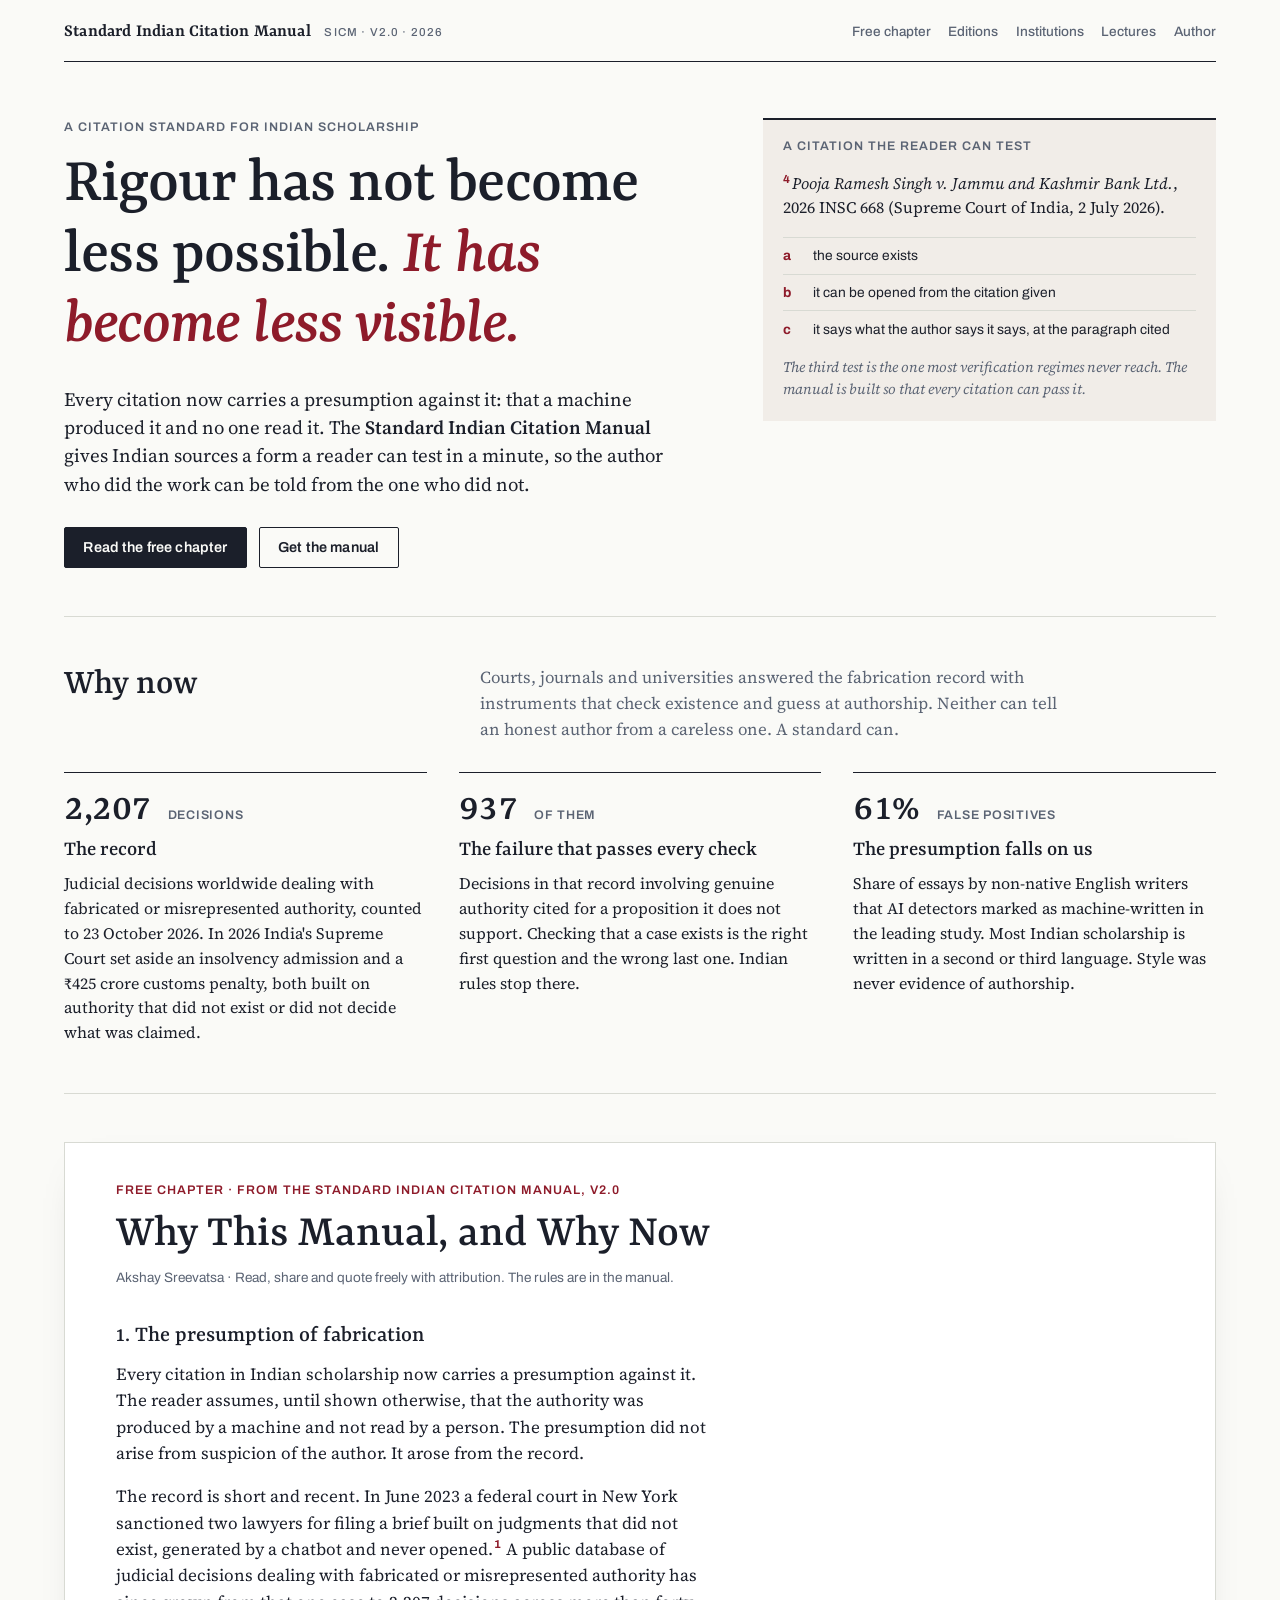
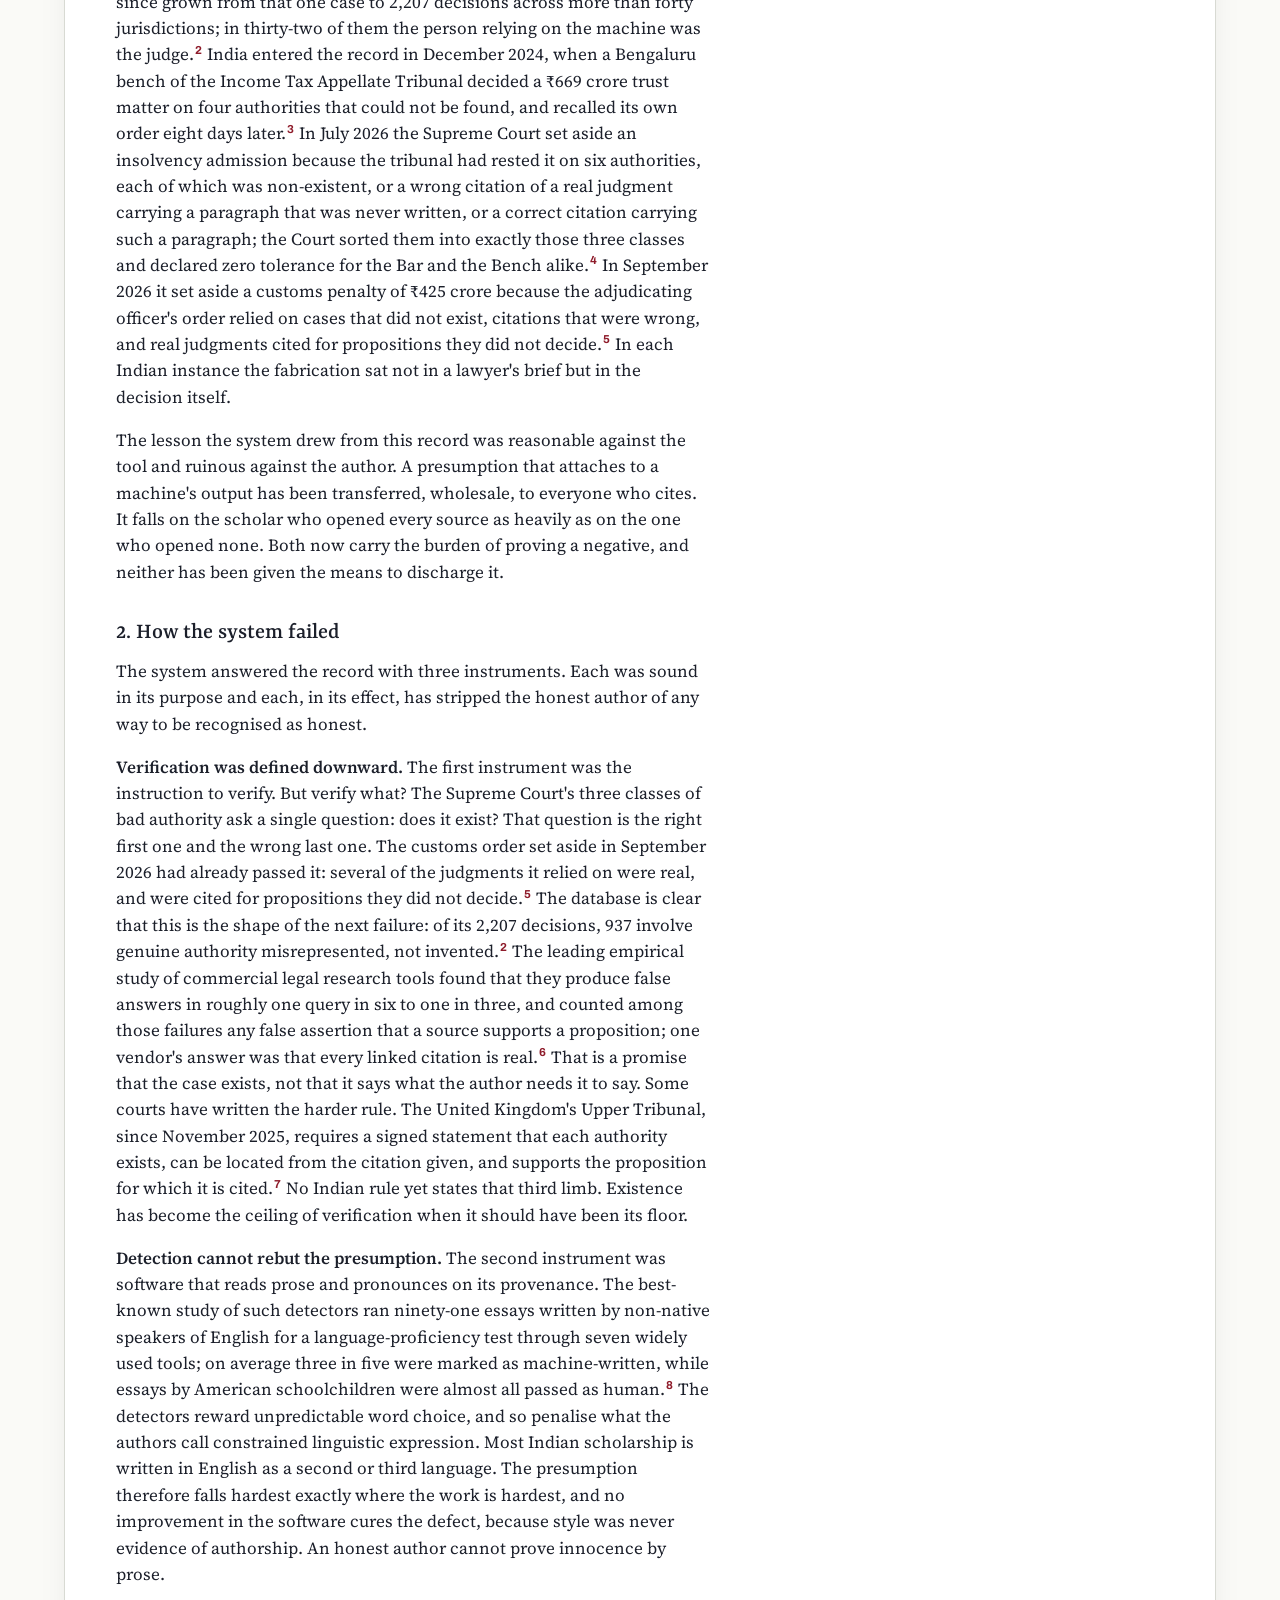
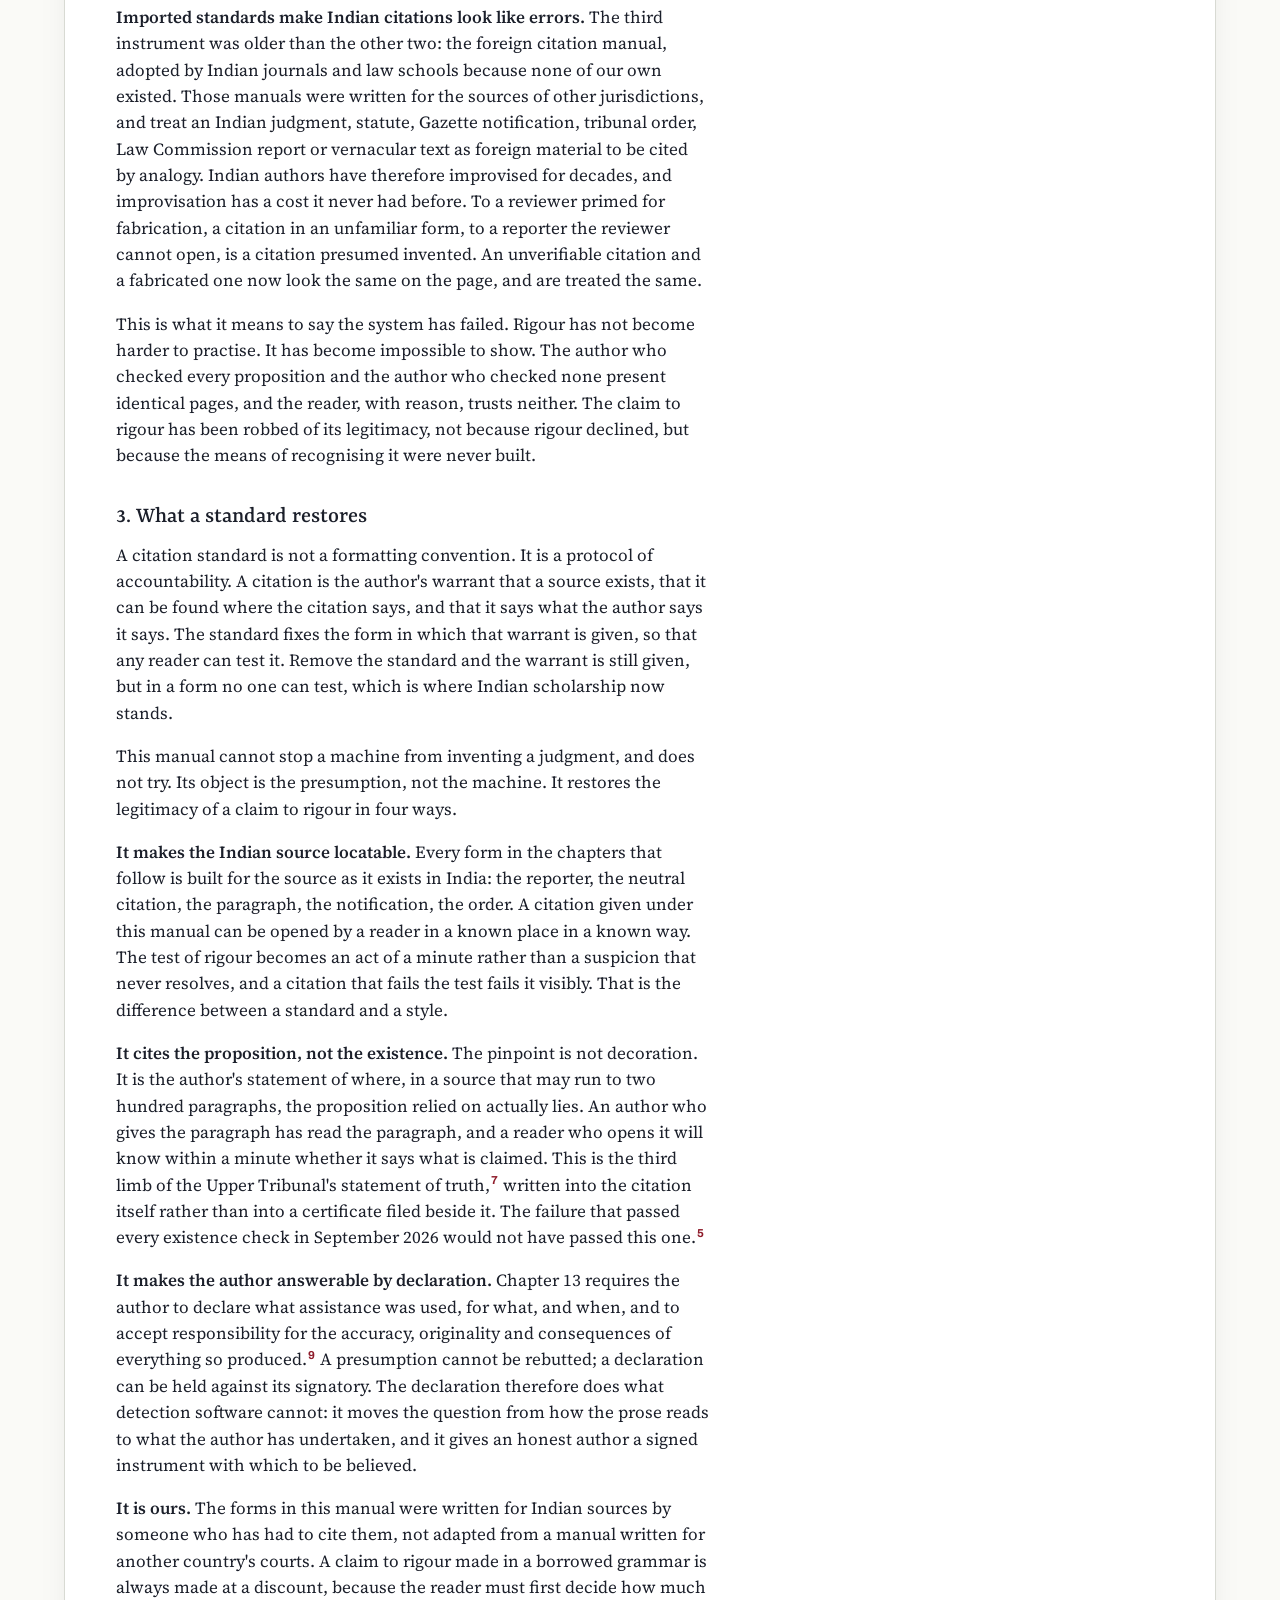
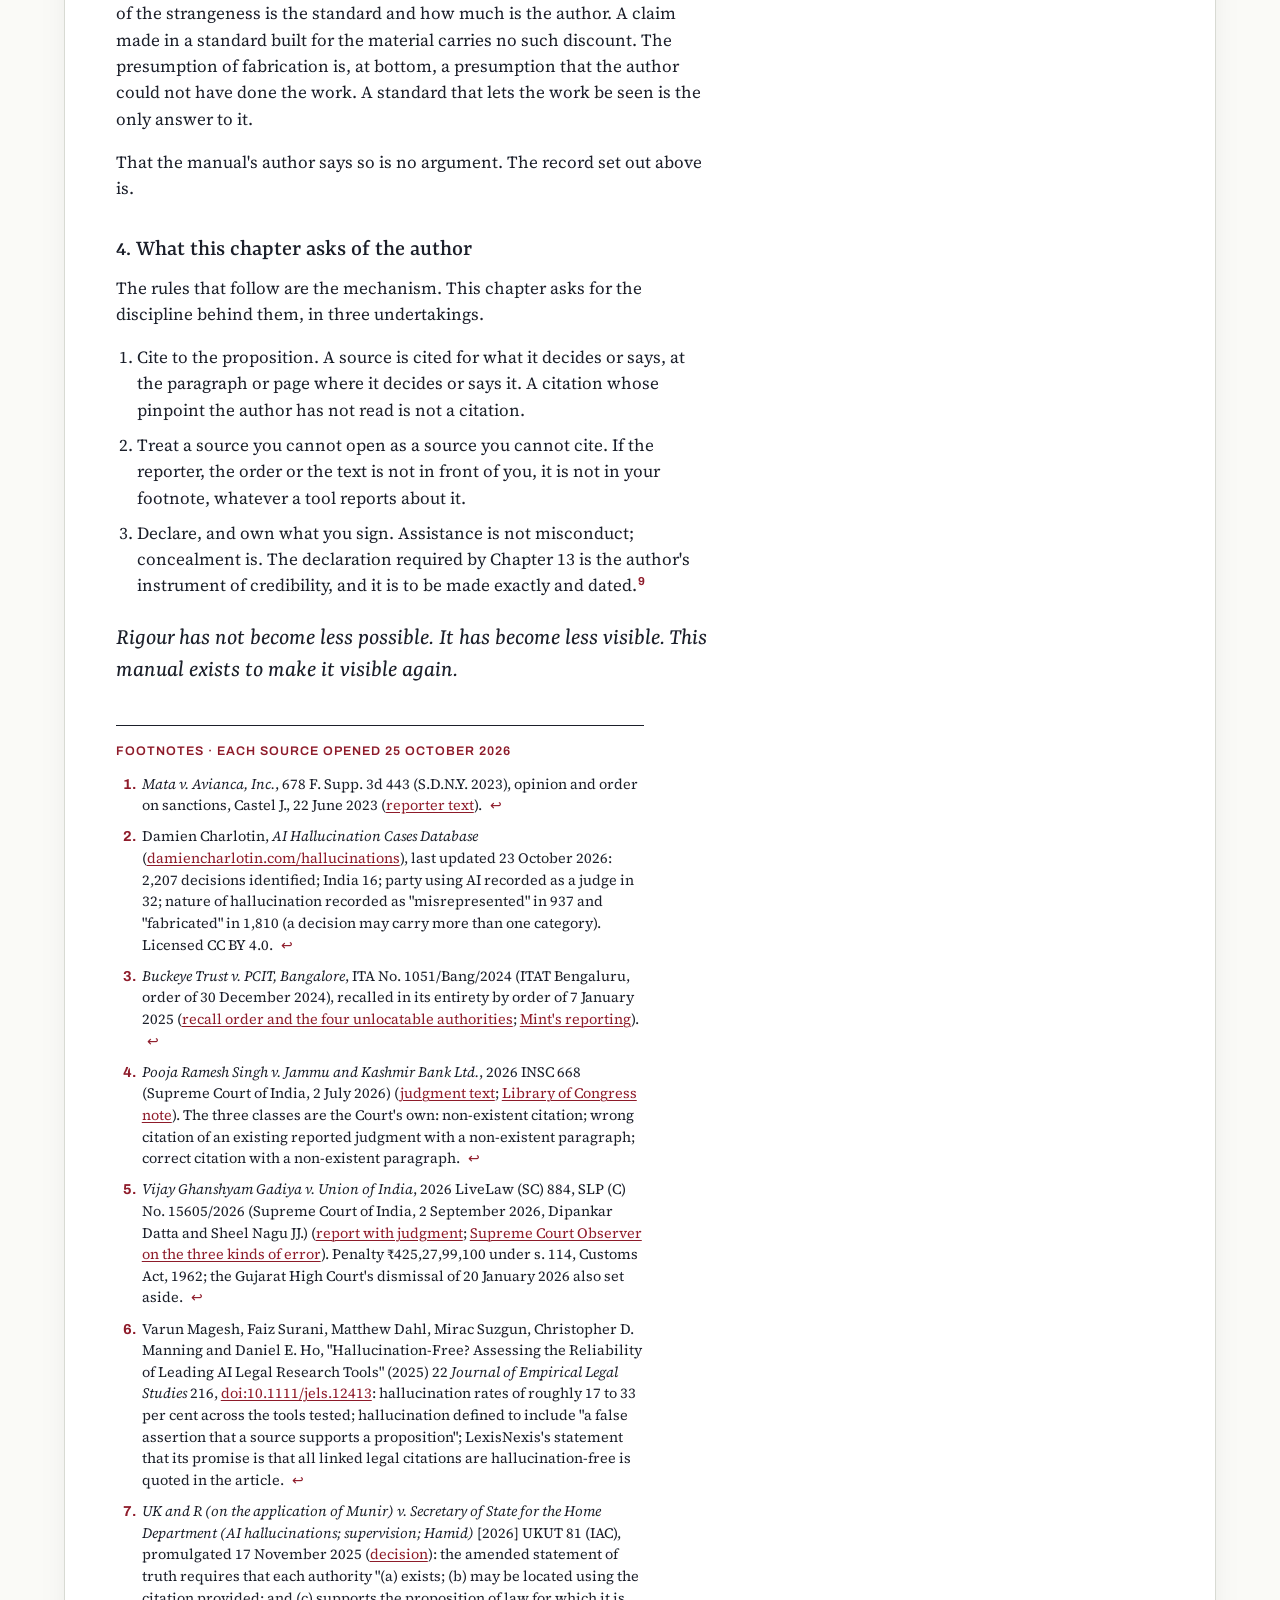
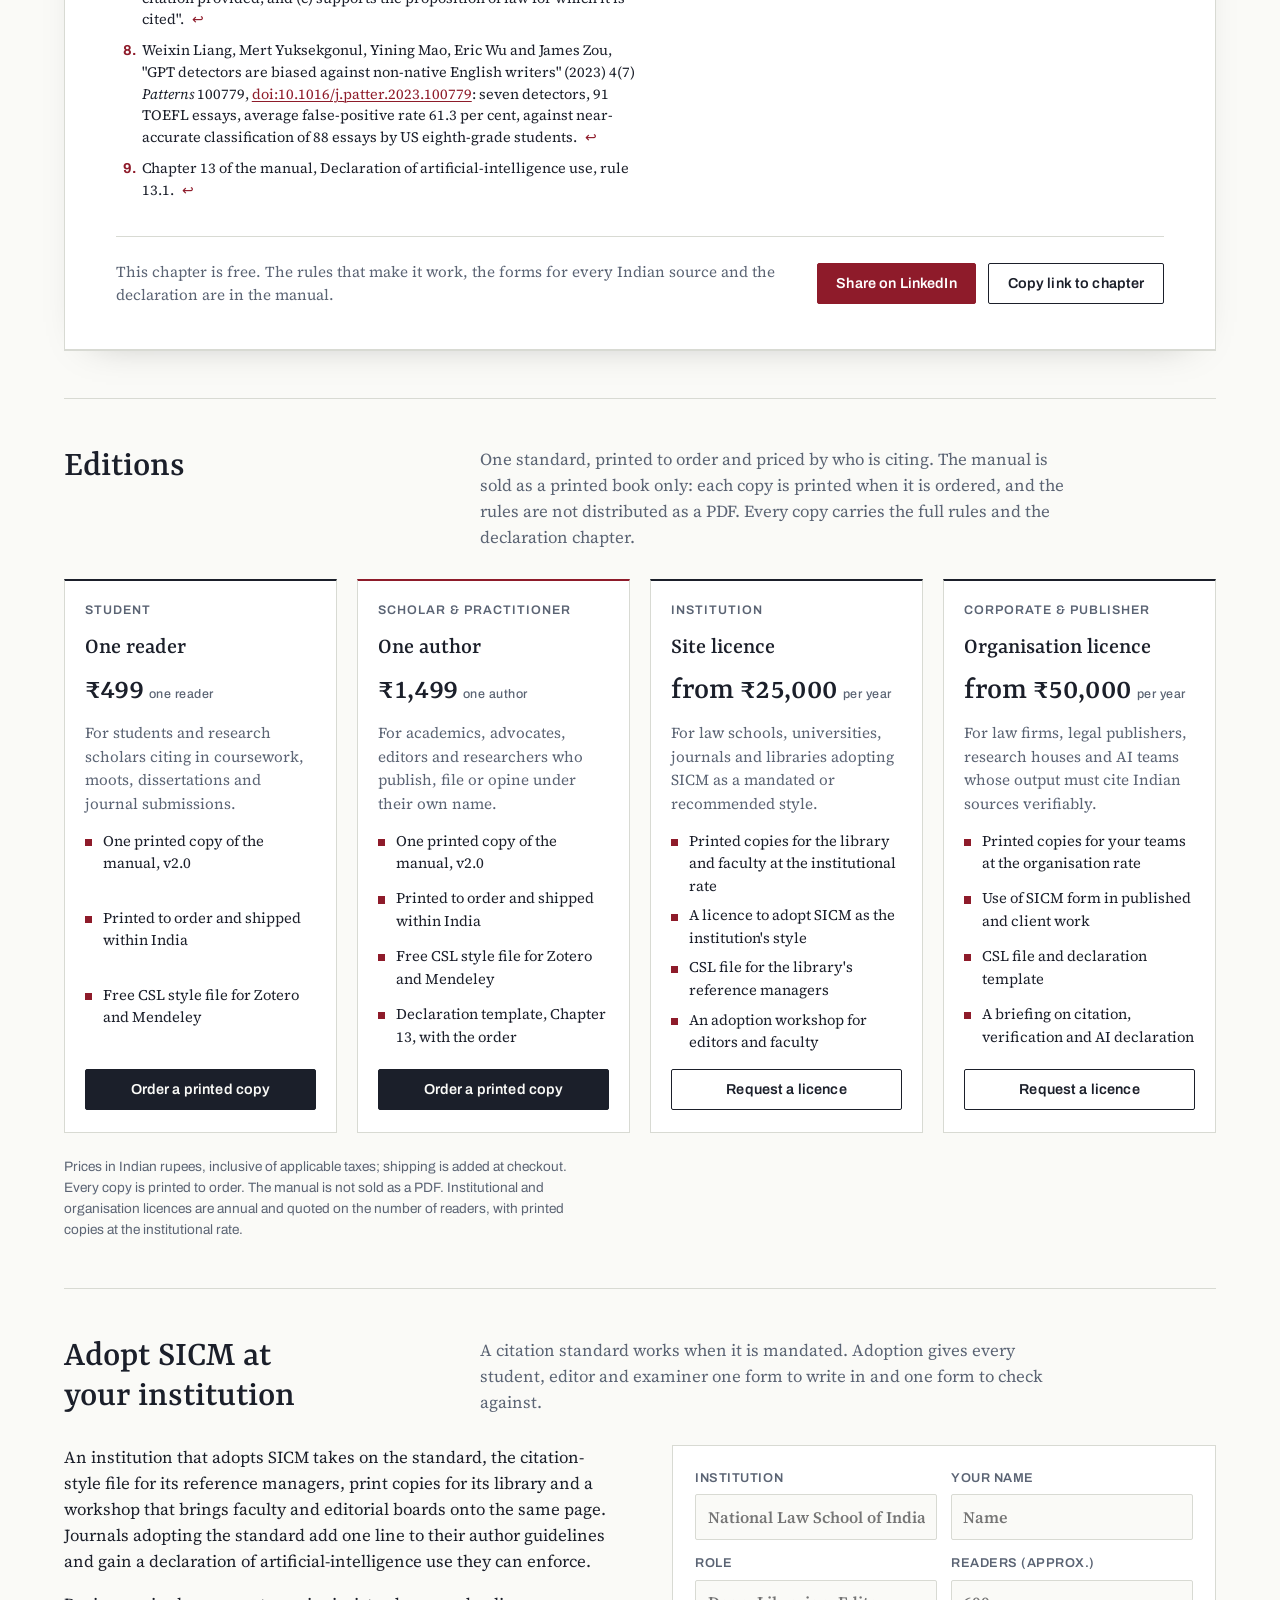
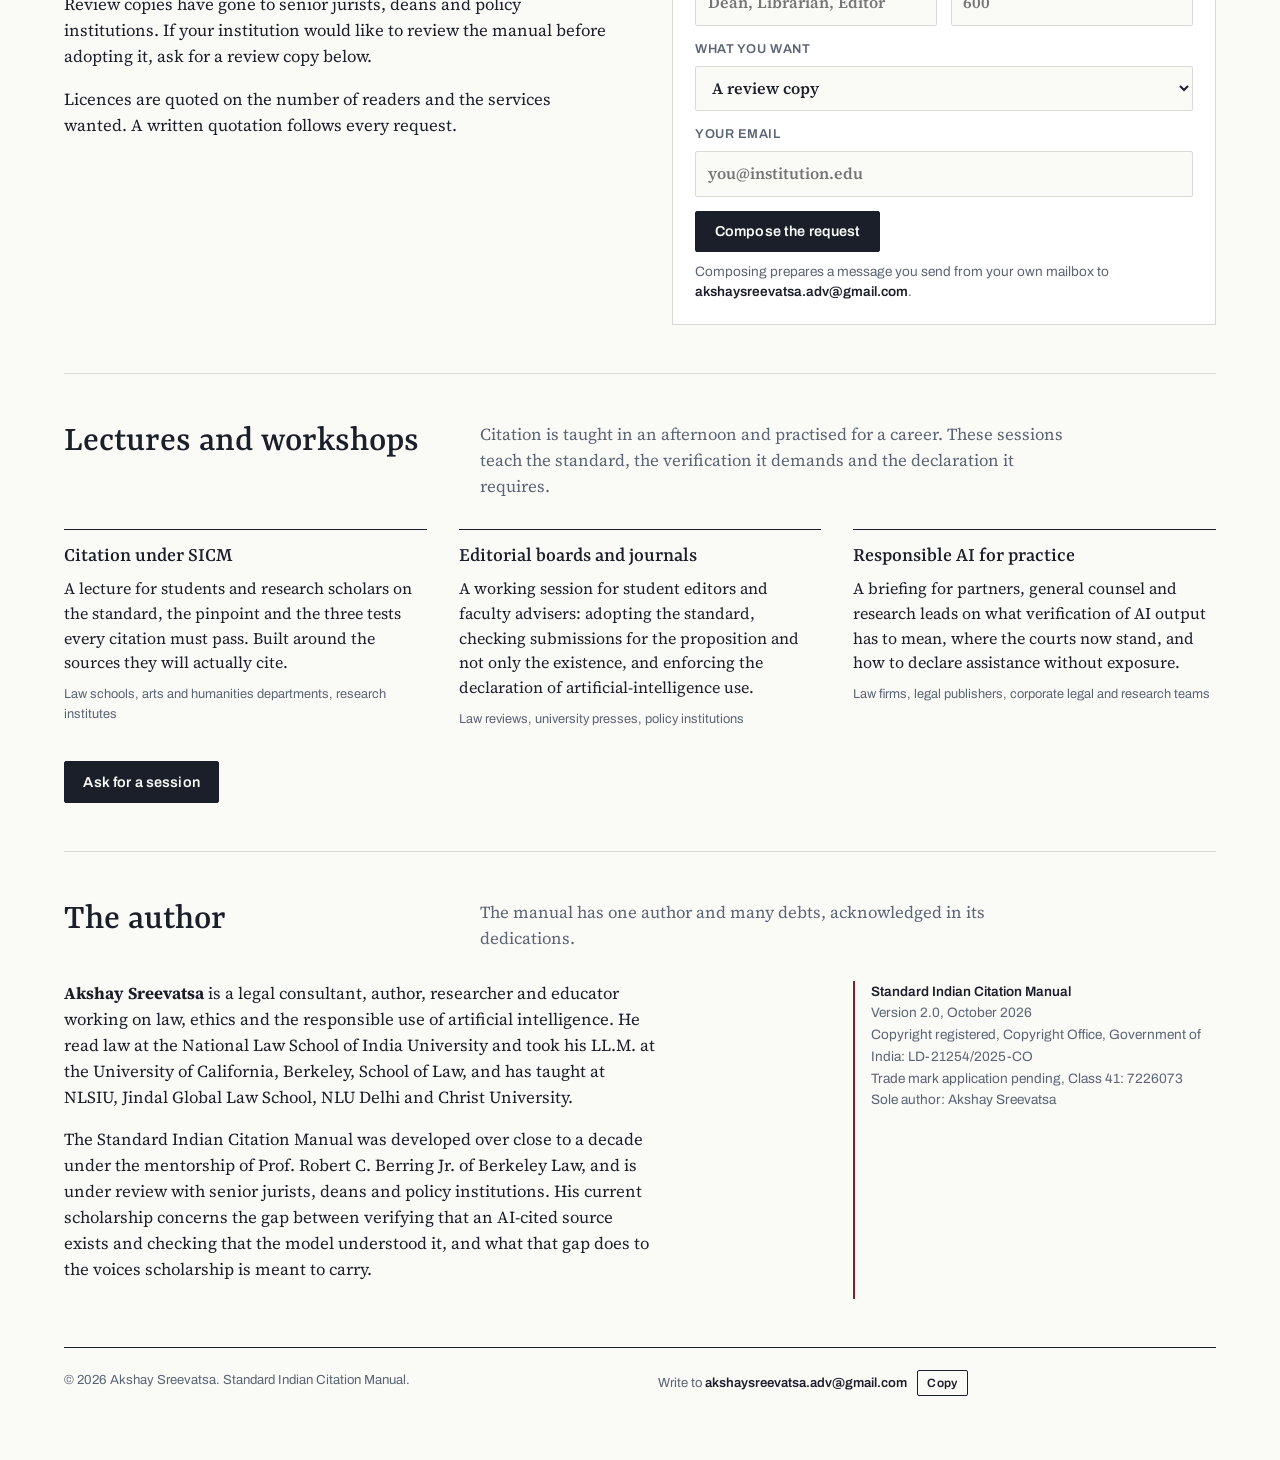
==== commit 06e65021: "Editions: printed to order only, no PDF Co-Authored-By: Claude Sonnet 5.5 <noreply@anthropic.com> Cl" ====
--- a/index.html
+++ b/index.html
@@ -5,20 +5,20 @@
 <meta name="viewport" content="width=device-width, initial-scale=1, viewport-fit=cover">
 <title>Standard Indian Citation Manual</title>
 <meta name="description" content="A citation standard built for Indian sources, so the author who did the work can be told from the one who did not. Free chapter, editions and institutional licences.">
-<link rel="canonical" href="https://sicm.in/">
+<link rel="canonical" href="https://www.thesicm.in/">
 <link rel="icon" href="data:image/svg+xml,%3Csvg%20xmlns%3D%22http%3A%2F%2Fwww.w3.org%2F2000%2Fsvg%22%20viewBox%3D%220%200%2064%2064%22%3E%3Crect%20width%3D%2264%22%20height%3D%2264%22%20fill%3D%22%23FAFAF7%22%2F%3E%3Crect%20x%3D%224%22%20y%3D%224%22%20width%3D%2256%22%20height%3D%2256%22%20fill%3D%22none%22%20stroke%3D%22%231B1F2A%22%20stroke-width%3D%222%22%2F%3E%3Ctext%20x%3D%2232%22%20y%3D%2244%22%20text-anchor%3D%22middle%22%20font-family%3D%22Georgia%2Cserif%22%20font-size%3D%2236%22%20font-weight%3D%22600%22%20fill%3D%22%238E1B2A%22%3ES%3C%2Ftext%3E%3C%2Fsvg%3E">
 <meta property="og:type" content="website">
 <meta property="og:site_name" content="Standard Indian Citation Manual">
 <meta property="og:title" content="Standard Indian Citation Manual">
 <meta property="og:description" content="A citation standard built for Indian sources, so the author who did the work can be told from the one who did not. Free chapter, editions and institutional licences.">
-<meta property="og:url" content="https://sicm.in/">
-<meta property="og:image" content="https://sicm.in/og.png">
+<meta property="og:url" content="https://www.thesicm.in/">
+<meta property="og:image" content="https://www.thesicm.in/og.png">
 <meta property="og:image:width" content="1200">
 <meta property="og:image:height" content="630">
 <meta name="twitter:card" content="summary_large_image">
 <meta name="twitter:title" content="Standard Indian Citation Manual">
 <meta name="twitter:description" content="A citation standard built for Indian sources, so the author who did the work can be told from the one who did not. Free chapter, editions and institutional licences.">
-<meta name="twitter:image" content="https://sicm.in/og.png">
+<meta name="twitter:image" content="https://www.thesicm.in/og.png">
 <meta name="author" content="Akshay Sreevatsa">
 <meta name="theme-color" content="#FAFAF7" media="(prefers-color-scheme: light)">
 <meta name="theme-color" content="#15181F" media="(prefers-color-scheme: dark)">
@@ -323,7 +323,7 @@
   <section id="editions">
     <div class="sec-head">
       <h2>Editions</h2>
-      <p>One standard, licensed by who is citing. Every edition carries the full rules, the declaration chapter and the citation-style file for Zotero and Mendeley, so the footnotes come out in SICM form without retyping.</p>
+      <p>One standard, printed to order and priced by who is citing. The manual is sold as a printed book only: each copy is printed when it is ordered, and the rules are not distributed as a PDF. Every copy carries the full rules and the declaration chapter.</p>
     </div>
     <div class="cards">
       <article class="card">
@@ -331,23 +331,23 @@
         <h3>One reader</h3>
         <div class="price num" data-price="student"></div>
         <p class="for">For students and research scholars citing in coursework, moots, dissertations and journal submissions.</p>
-        <ul class="inc"><li>The manual, PDF, v2.0</li><li>CSL style file (footnote mode)</li><li>Updates within edition 2</li></ul>
-        <button class="btn primary" type="button" data-buy="student">Buy the student edition</button>
+        <ul class="inc"><li>One printed copy of the manual, v2.0</li><li>Printed to order and shipped within India</li><li>Free CSL style file for Zotero and Mendeley</li></ul>
+        <button class="btn primary" type="button" data-buy="student">Order a printed copy</button>
       </article>
       <article class="card featured">
         <p class="eyebrow">Scholar &amp; practitioner</p>
         <h3>One author</h3>
         <div class="price num" data-price="scholar"></div>
         <p class="for">For academics, advocates, editors and researchers who publish, file or opine under their own name.</p>
-        <ul class="inc"><li>The manual, PDF, v2.0</li><li>CSL style file (footnote mode)</li><li>Updates within edition 2</li><li>Declaration template, Chapter 13</li></ul>
-        <button class="btn primary" type="button" data-buy="scholar">Buy the scholar edition</button>
+        <ul class="inc"><li>One printed copy of the manual, v2.0</li><li>Printed to order and shipped within India</li><li>Free CSL style file for Zotero and Mendeley</li><li>Declaration template, Chapter 13, with the order</li></ul>
+        <button class="btn primary" type="button" data-buy="scholar">Order a printed copy</button>
       </article>
       <article class="card">
         <p class="eyebrow">Institution</p>
         <h3>Site licence</h3>
         <div class="price num" data-price="institution"></div>
         <p class="for">For law schools, universities, journals and libraries adopting SICM as a mandated or recommended style.</p>
-        <ul class="inc"><li>Campus-wide access for students and faculty</li><li>Print copies at the institutional rate</li><li>CSL file for the library's reference managers</li><li>An adoption workshop for editors and faculty</li></ul>
+        <ul class="inc"><li>Printed copies for the library and faculty at the institutional rate</li><li>A licence to adopt SICM as the institution's style</li><li>CSL file for the library's reference managers</li><li>An adoption workshop for editors and faculty</li></ul>
         <button class="btn" type="button" data-buy="institution">Request a licence</button>
       </article>
       <article class="card">
@@ -355,12 +355,12 @@
         <h3>Organisation licence</h3>
         <div class="price num" data-price="corporate"></div>
         <p class="for">For law firms, legal publishers, research houses and AI teams whose output must cite Indian sources verifiably.</p>
-        <ul class="inc"><li>Organisation-wide access</li><li>Use of SICM form in published and client work</li><li>CSL file and declaration template</li><li>A briefing on citation, verification and AI declaration</li></ul>
+        <ul class="inc"><li>Printed copies for your teams at the organisation rate</li><li>Use of SICM form in published and client work</li><li>CSL file and declaration template</li><li>A briefing on citation, verification and AI declaration</li></ul>
         <button class="btn" type="button" data-buy="corporate">Request a licence</button>
       </article>
     </div>
     <p class="fine" id="payNote" hidden></p>
-    <p class="fine">Prices in Indian rupees, inclusive of applicable taxes. Institutional and organisation licences are annual and quoted on the number of readers. Print-on-demand copies are available with every licence.</p>
+    <p class="fine">Prices in Indian rupees, inclusive of applicable taxes; shipping is added at checkout. Every copy is printed to order. The manual is not sold as a PDF. Institutional and organisation licences are annual and quoted on the number of readers, with printed copies at the institutional rate.</p>
   </section>
 
   <section id="institutions">
@@ -460,7 +460,7 @@
 <script>
   // ── Settings: edit these and republish. Nothing else on the page needs changing. ──
   const CONFIG = {
-    siteUrl: 'https://sicm.in',                     // the site's public address; blank would use this page's own
+    siteUrl: 'https://www.thesicm.in',                   // the site's public address; blank would use this page's own
     email: 'akshaysreevatsa.adv@gmail.com',
     linkedin: '',                                  // your LinkedIn profile URL, shown in the footer when set
     pay: {                                         // payment links (Razorpay, Stripe, Instamojo…); blank shows the email instead
@@ -513,7 +513,7 @@
         $('#institutions').scrollIntoView(); $('#f_inst').focus({ preventScroll: true }); return;
       }
       const n = $('#payNote');
-      n.innerHTML = `Online payment for this edition is not yet connected. Write to <span class="addr">${CONFIG.email}</span> naming the edition; an invoice and the files follow by email.`;
+      n.innerHTML = `Online payment for this edition is not yet connected. Write to <span class="addr">${CONFIG.email}</span> naming the edition and your delivery address; an invoice follows by email and the copy is printed and shipped to you.`;
       n.hidden = false; n.scrollIntoView({ block: 'nearest' });
     });
   });
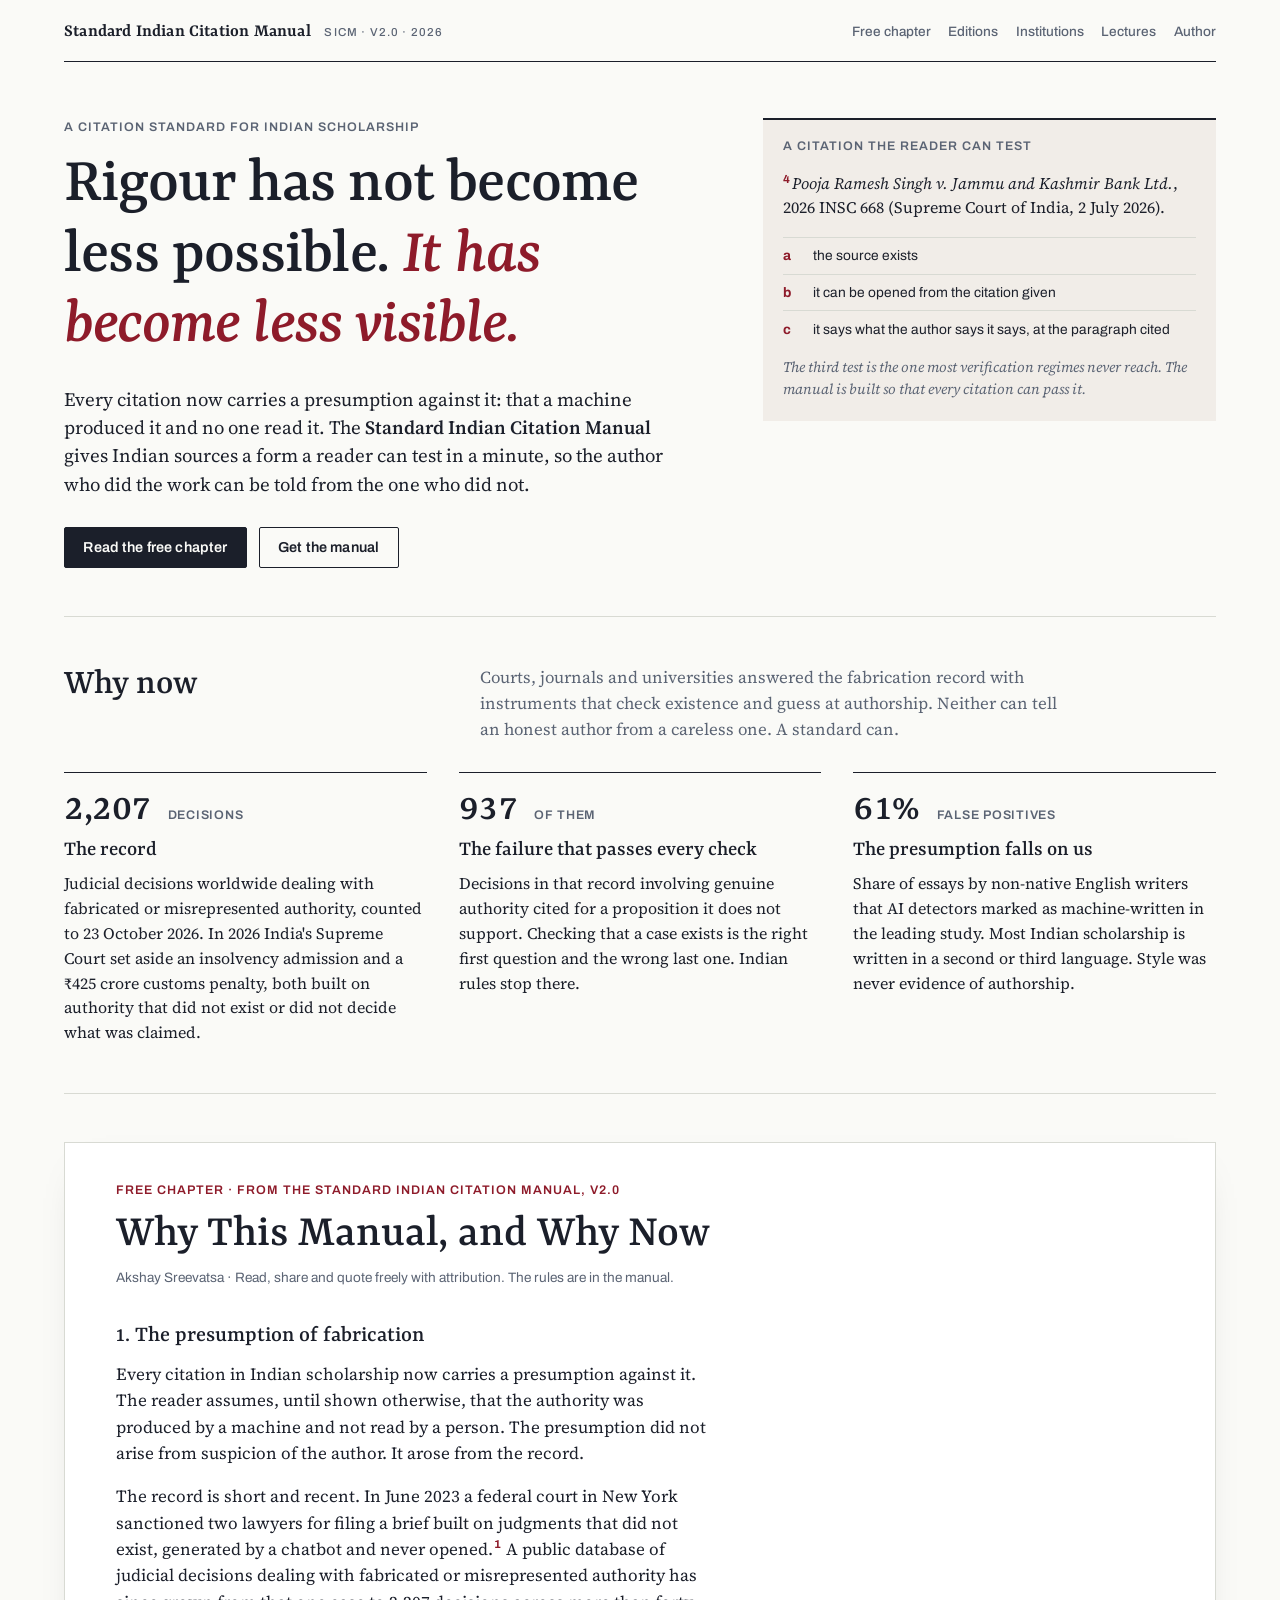
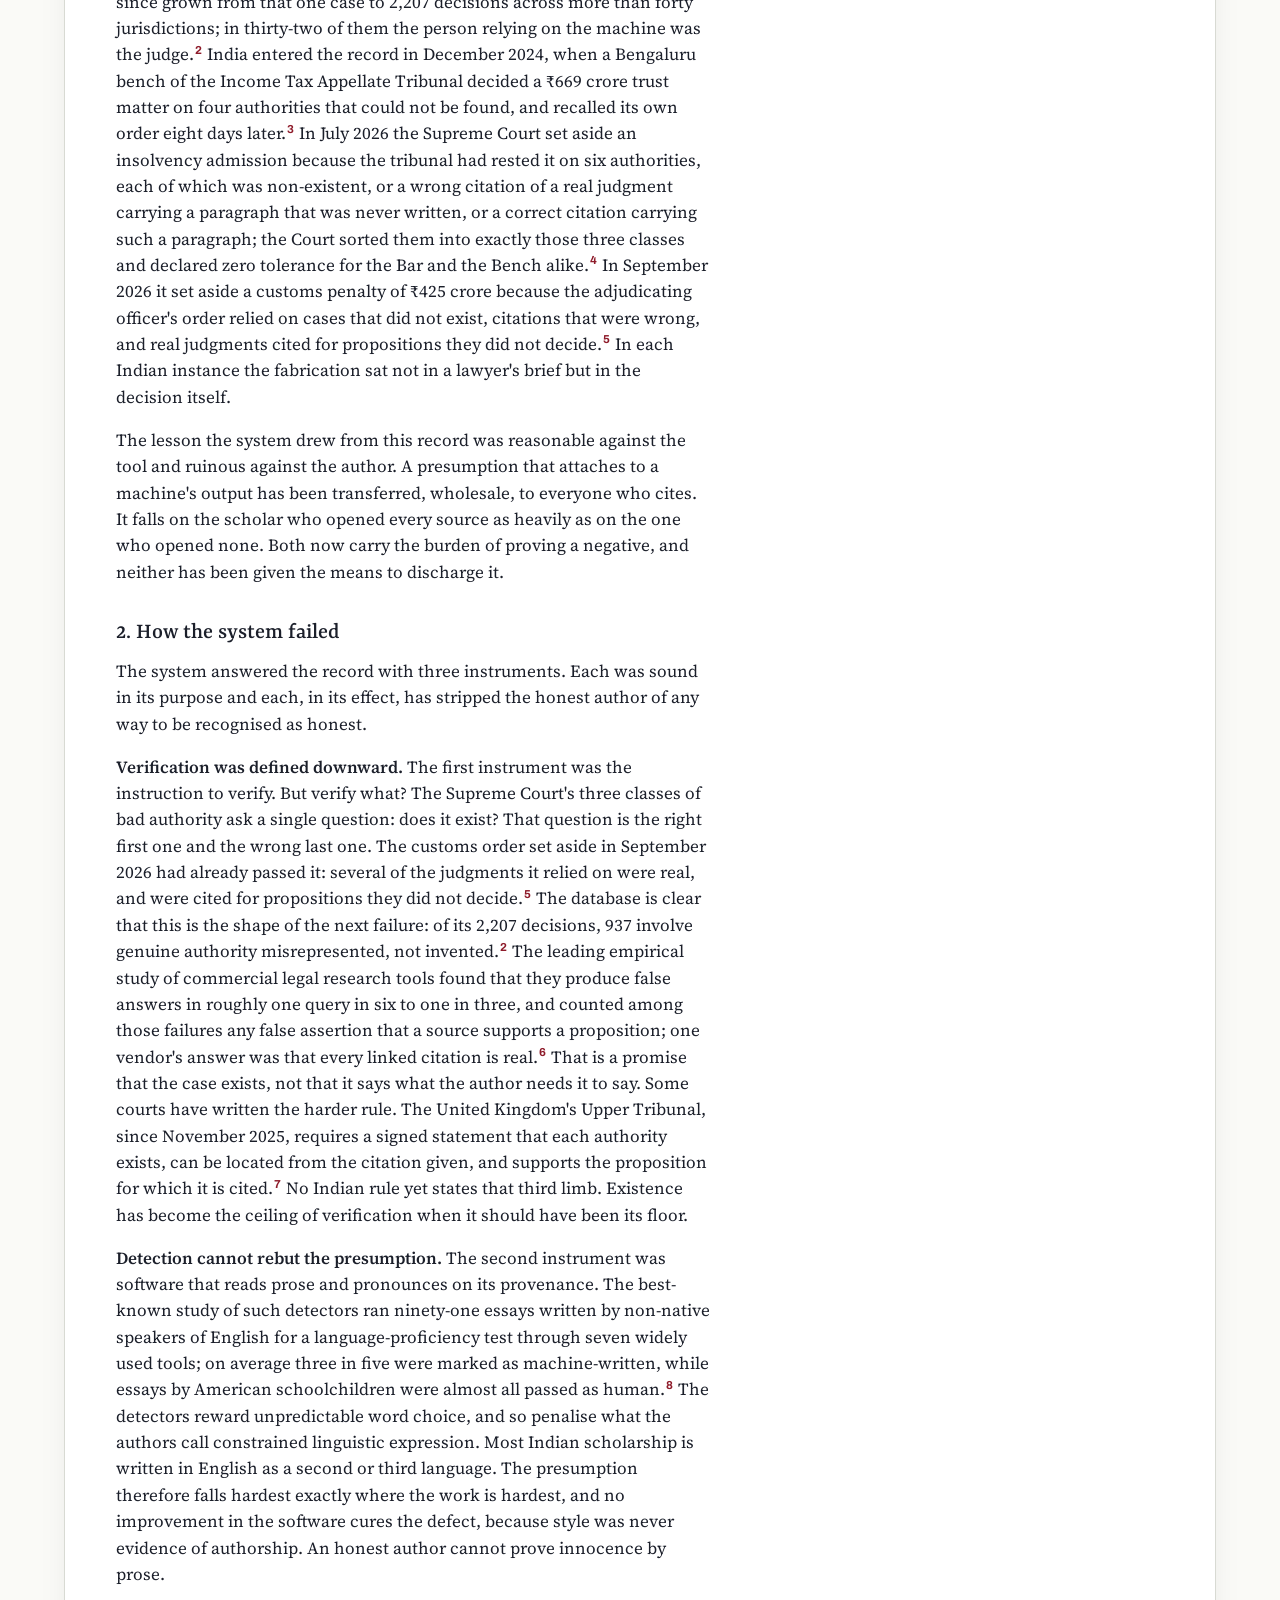
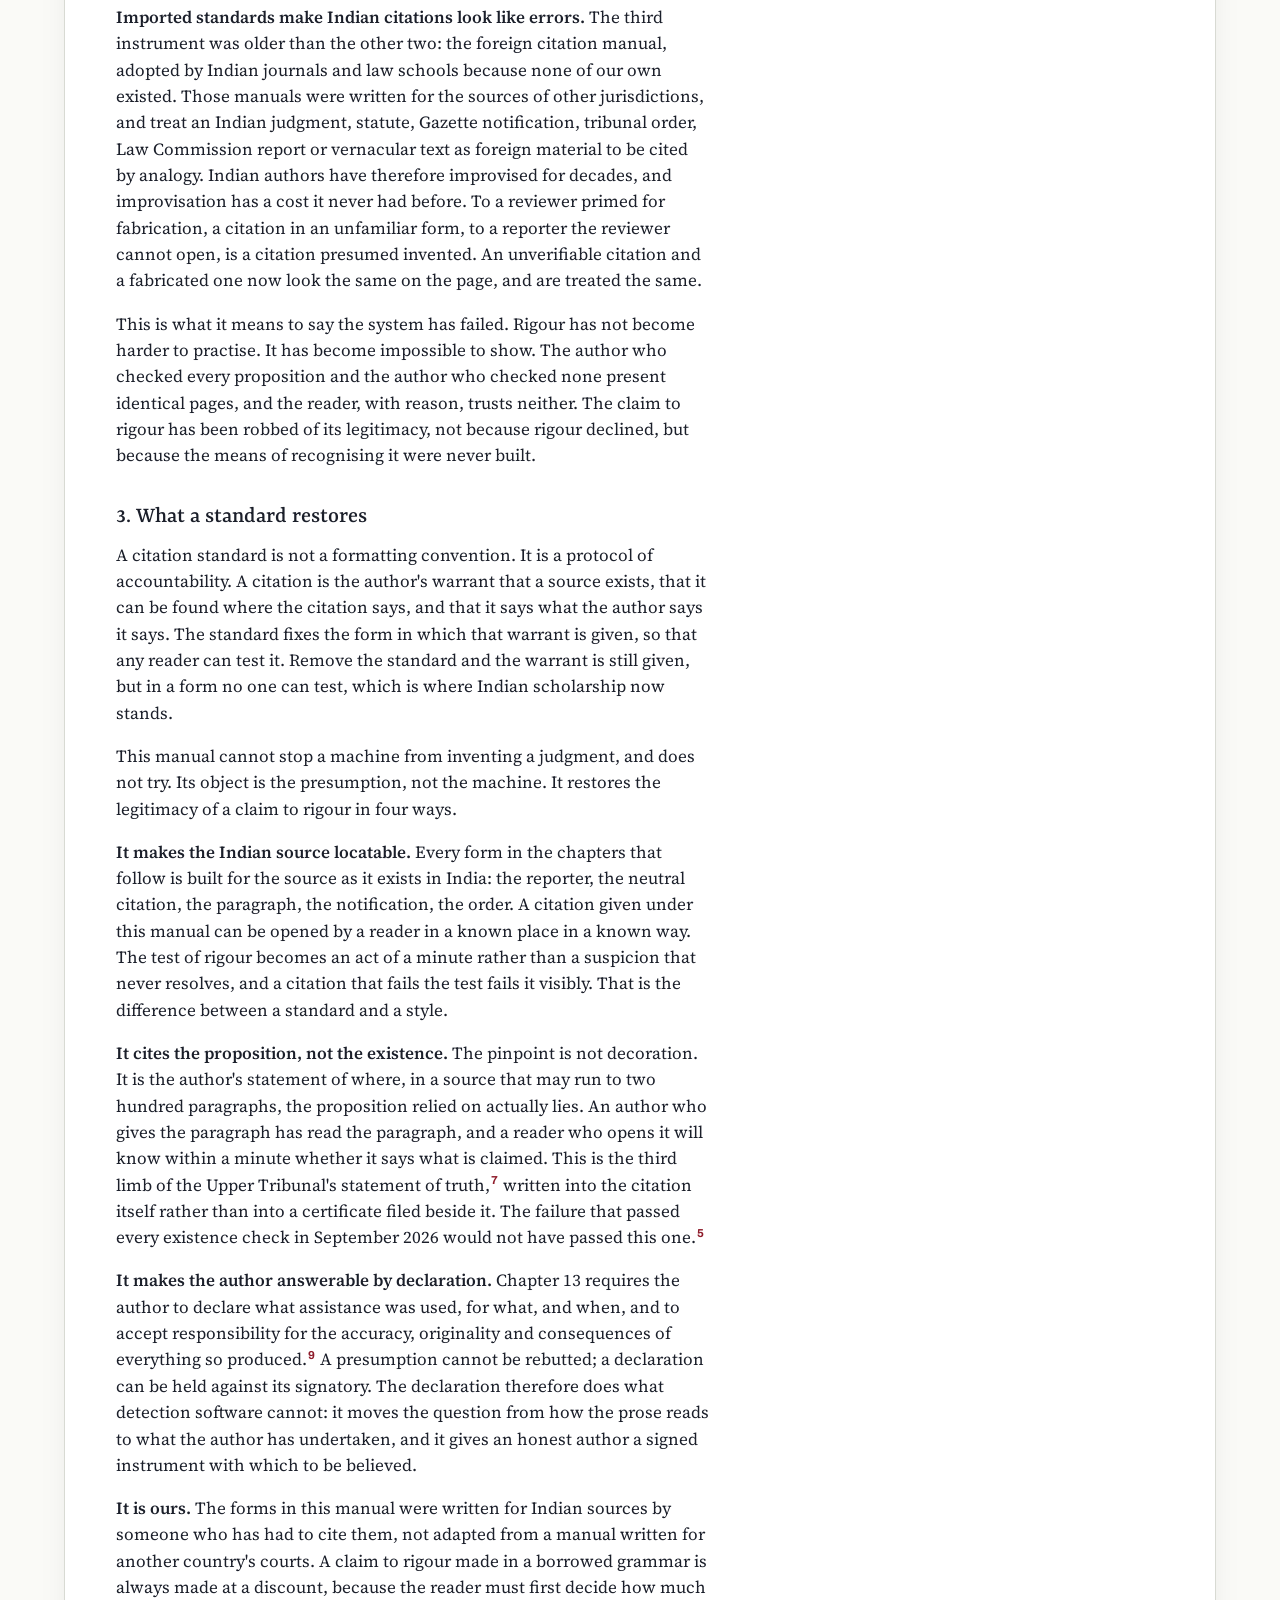
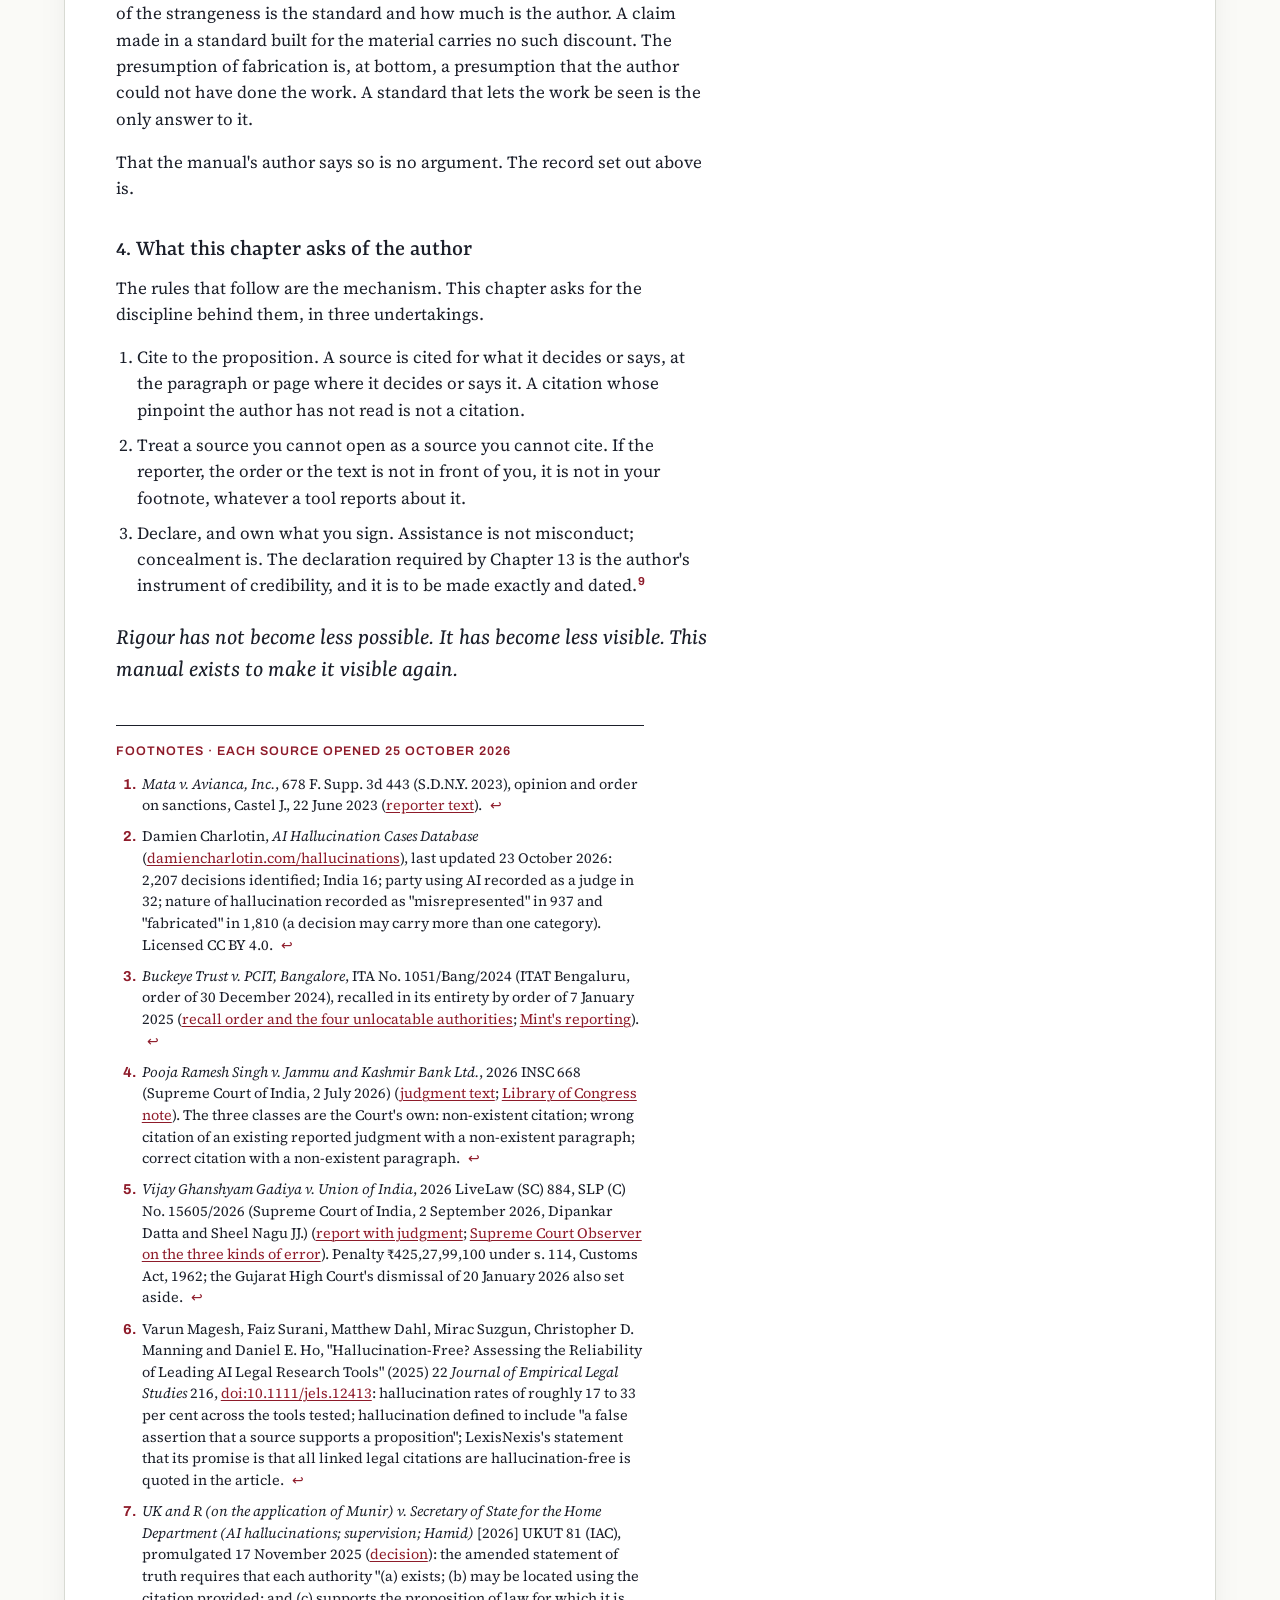
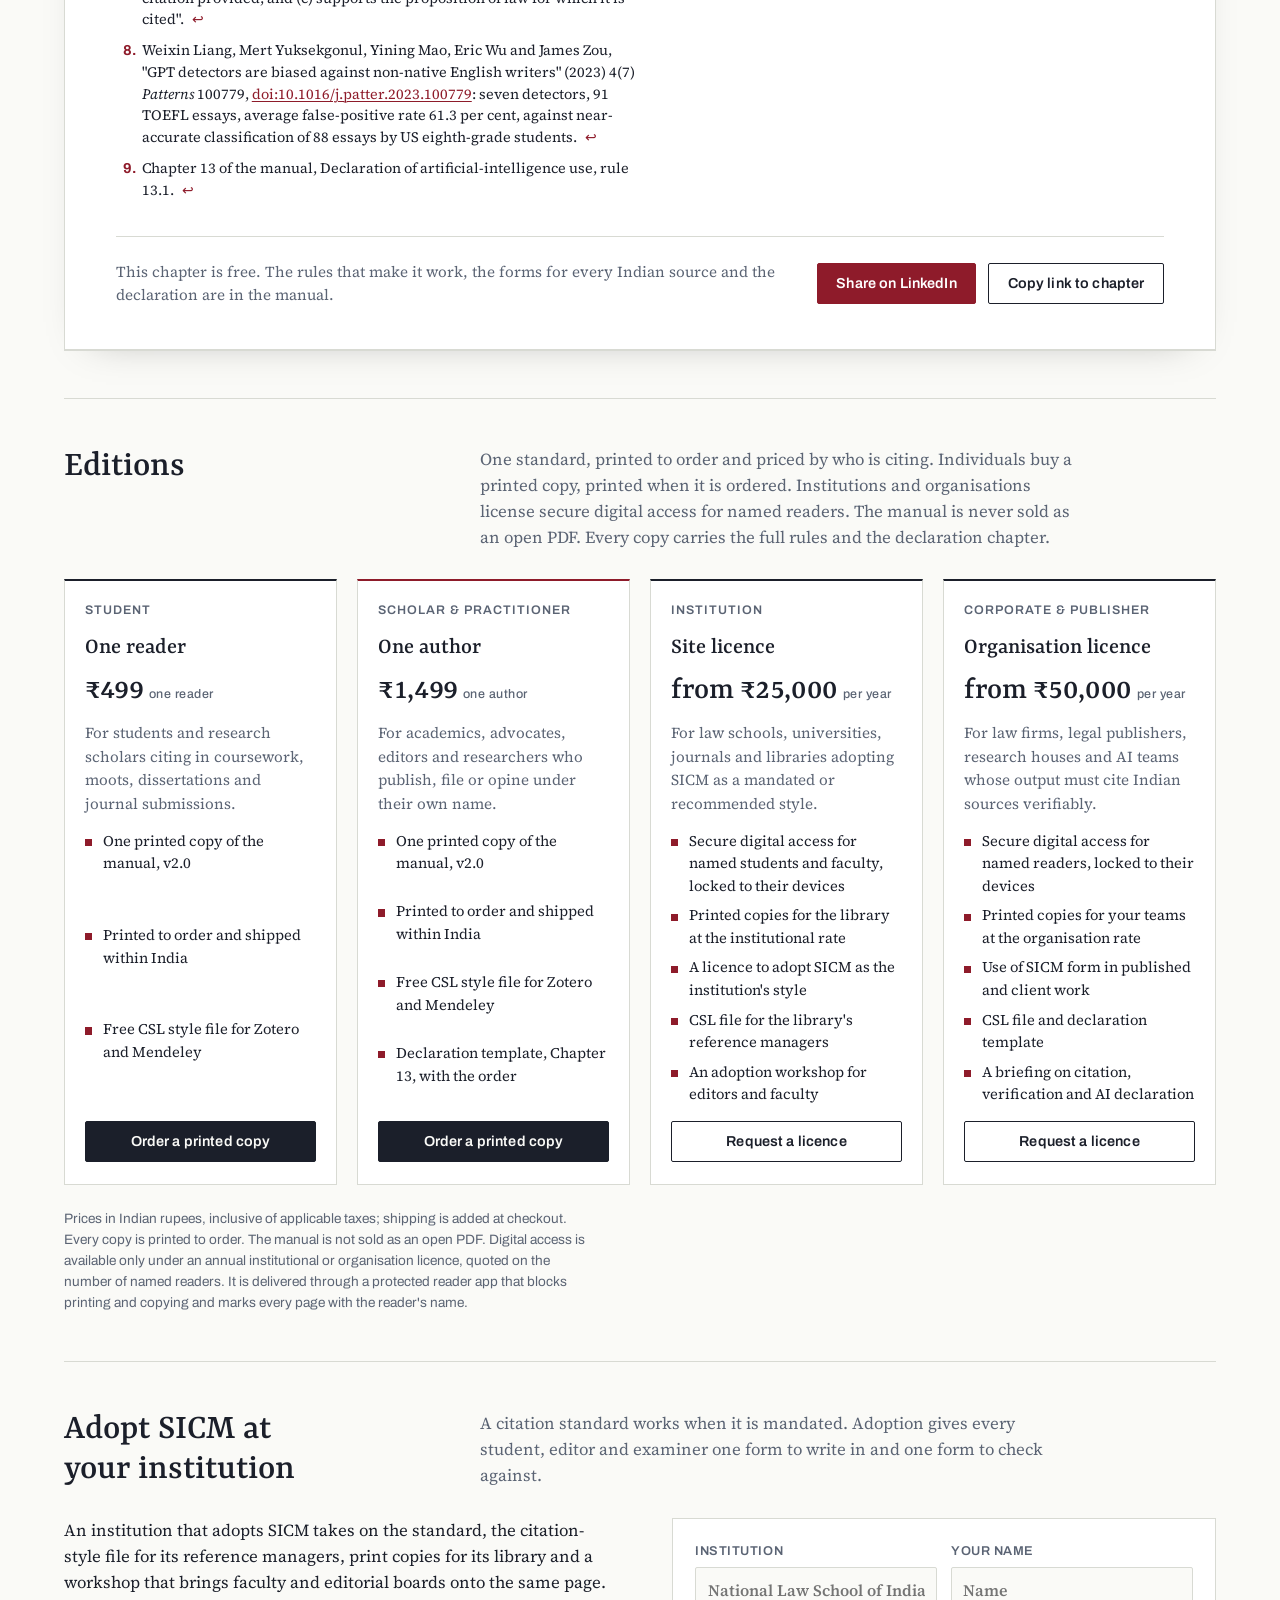
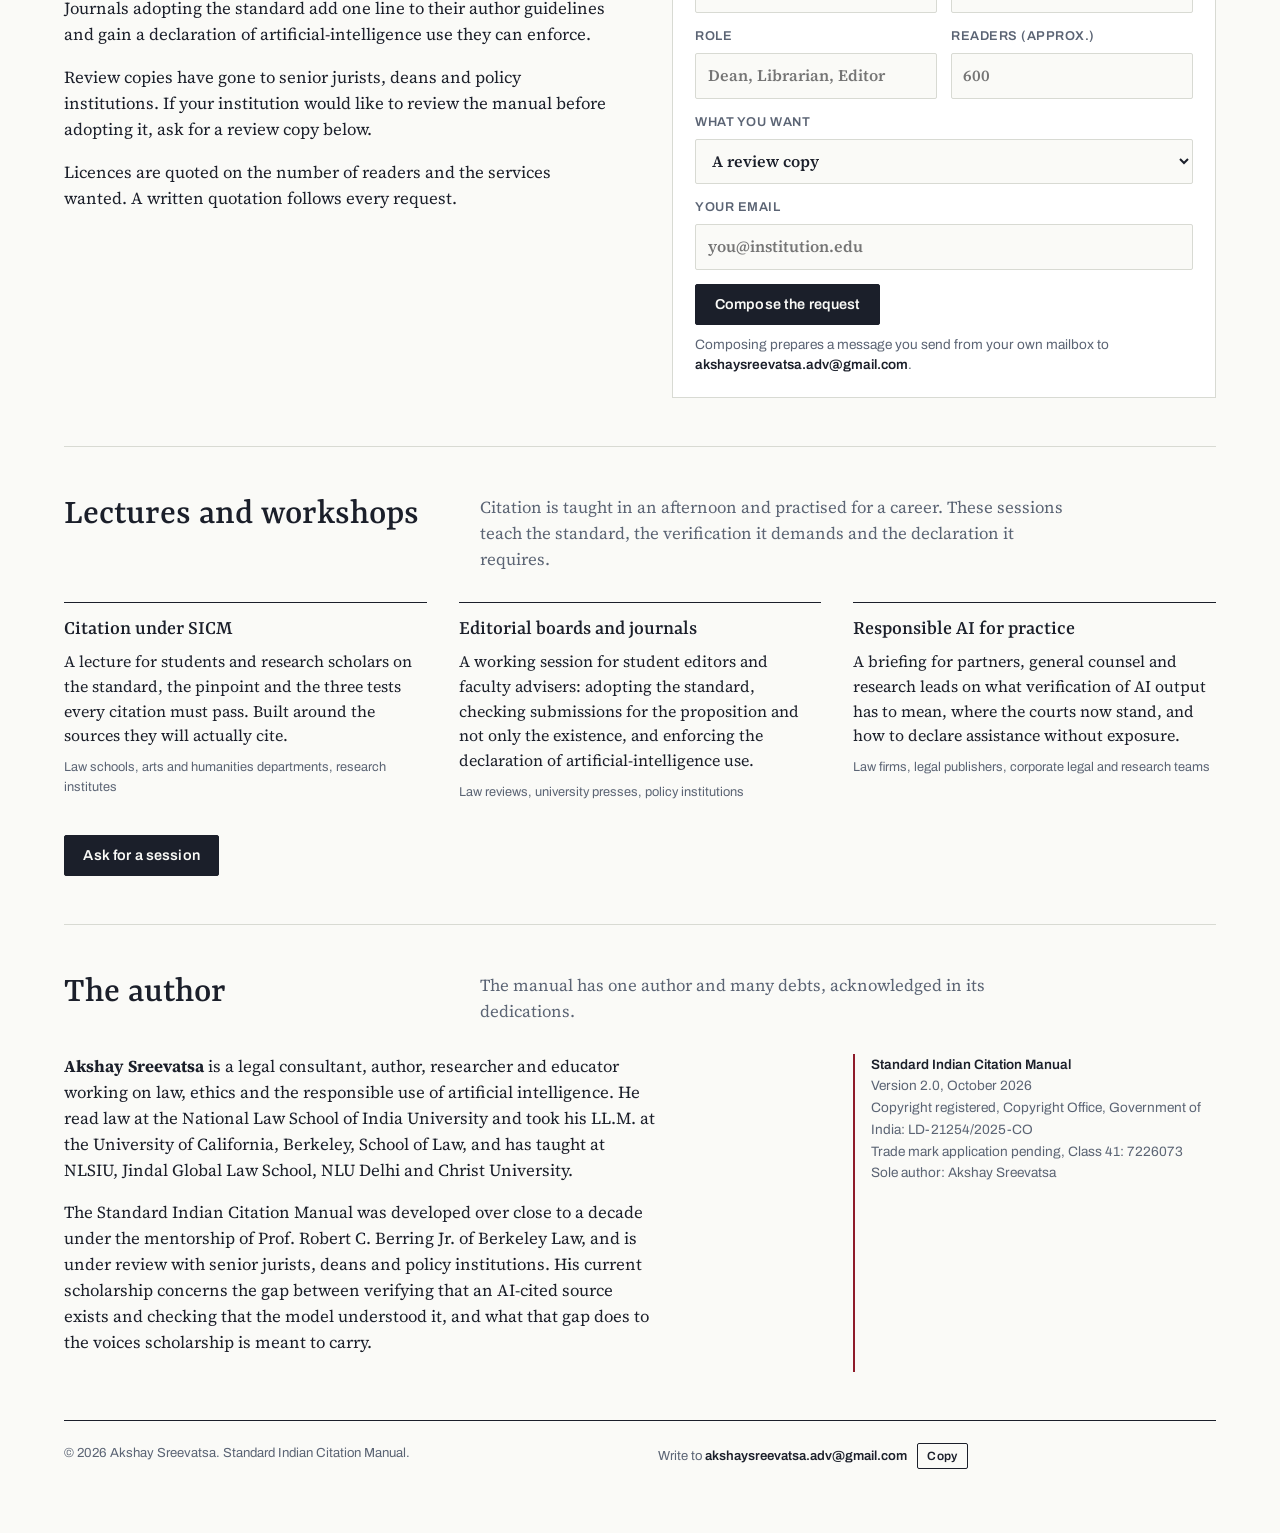
==== commit a5586363: "Editions: licensed secure digital access for institutions; print for individuals Co-Authored-By: Cla" ====
--- a/index.html
+++ b/index.html
@@ -323,7 +323,7 @@
   <section id="editions">
     <div class="sec-head">
       <h2>Editions</h2>
-      <p>One standard, printed to order and priced by who is citing. The manual is sold as a printed book only: each copy is printed when it is ordered, and the rules are not distributed as a PDF. Every copy carries the full rules and the declaration chapter.</p>
+      <p>One standard, printed to order and priced by who is citing. Individuals buy a printed copy, printed when it is ordered. Institutions and organisations license secure digital access for named readers. The manual is never sold as an open PDF. Every copy carries the full rules and the declaration chapter.</p>
     </div>
     <div class="cards">
       <article class="card">
@@ -347,7 +347,7 @@
         <h3>Site licence</h3>
         <div class="price num" data-price="institution"></div>
         <p class="for">For law schools, universities, journals and libraries adopting SICM as a mandated or recommended style.</p>
-        <ul class="inc"><li>Printed copies for the library and faculty at the institutional rate</li><li>A licence to adopt SICM as the institution's style</li><li>CSL file for the library's reference managers</li><li>An adoption workshop for editors and faculty</li></ul>
+        <ul class="inc"><li>Secure digital access for named students and faculty, locked to their devices</li><li>Printed copies for the library at the institutional rate</li><li>A licence to adopt SICM as the institution's style</li><li>CSL file for the library's reference managers</li><li>An adoption workshop for editors and faculty</li></ul>
         <button class="btn" type="button" data-buy="institution">Request a licence</button>
       </article>
       <article class="card">
@@ -355,12 +355,12 @@
         <h3>Organisation licence</h3>
         <div class="price num" data-price="corporate"></div>
         <p class="for">For law firms, legal publishers, research houses and AI teams whose output must cite Indian sources verifiably.</p>
-        <ul class="inc"><li>Printed copies for your teams at the organisation rate</li><li>Use of SICM form in published and client work</li><li>CSL file and declaration template</li><li>A briefing on citation, verification and AI declaration</li></ul>
+        <ul class="inc"><li>Secure digital access for named readers, locked to their devices</li><li>Printed copies for your teams at the organisation rate</li><li>Use of SICM form in published and client work</li><li>CSL file and declaration template</li><li>A briefing on citation, verification and AI declaration</li></ul>
         <button class="btn" type="button" data-buy="corporate">Request a licence</button>
       </article>
     </div>
     <p class="fine" id="payNote" hidden></p>
-    <p class="fine">Prices in Indian rupees, inclusive of applicable taxes; shipping is added at checkout. Every copy is printed to order. The manual is not sold as a PDF. Institutional and organisation licences are annual and quoted on the number of readers, with printed copies at the institutional rate.</p>
+    <p class="fine">Prices in Indian rupees, inclusive of applicable taxes; shipping is added at checkout. Every copy is printed to order. The manual is not sold as an open PDF. Digital access is available only under an annual institutional or organisation licence, quoted on the number of named readers. It is delivered through a protected reader app that blocks printing and copying and marks every page with the reader's name.</p>
   </section>
 
   <section id="institutions">
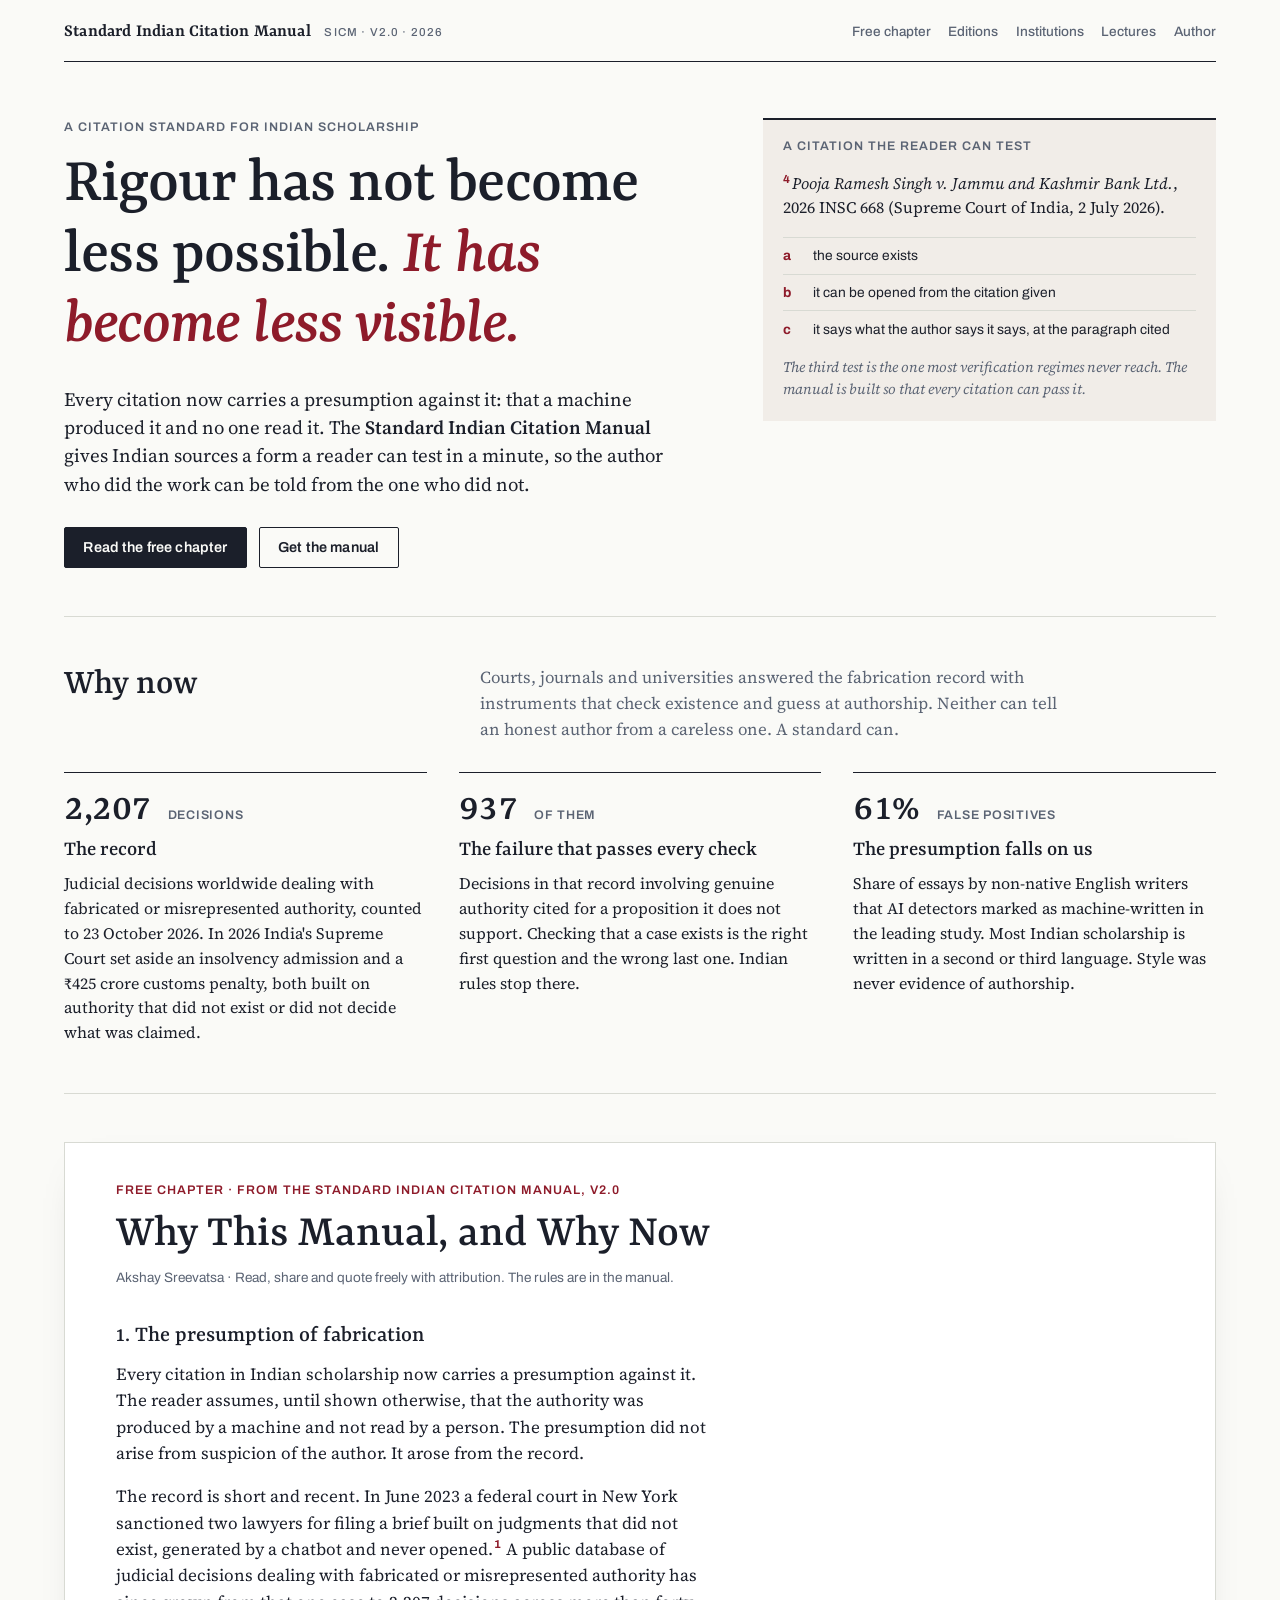
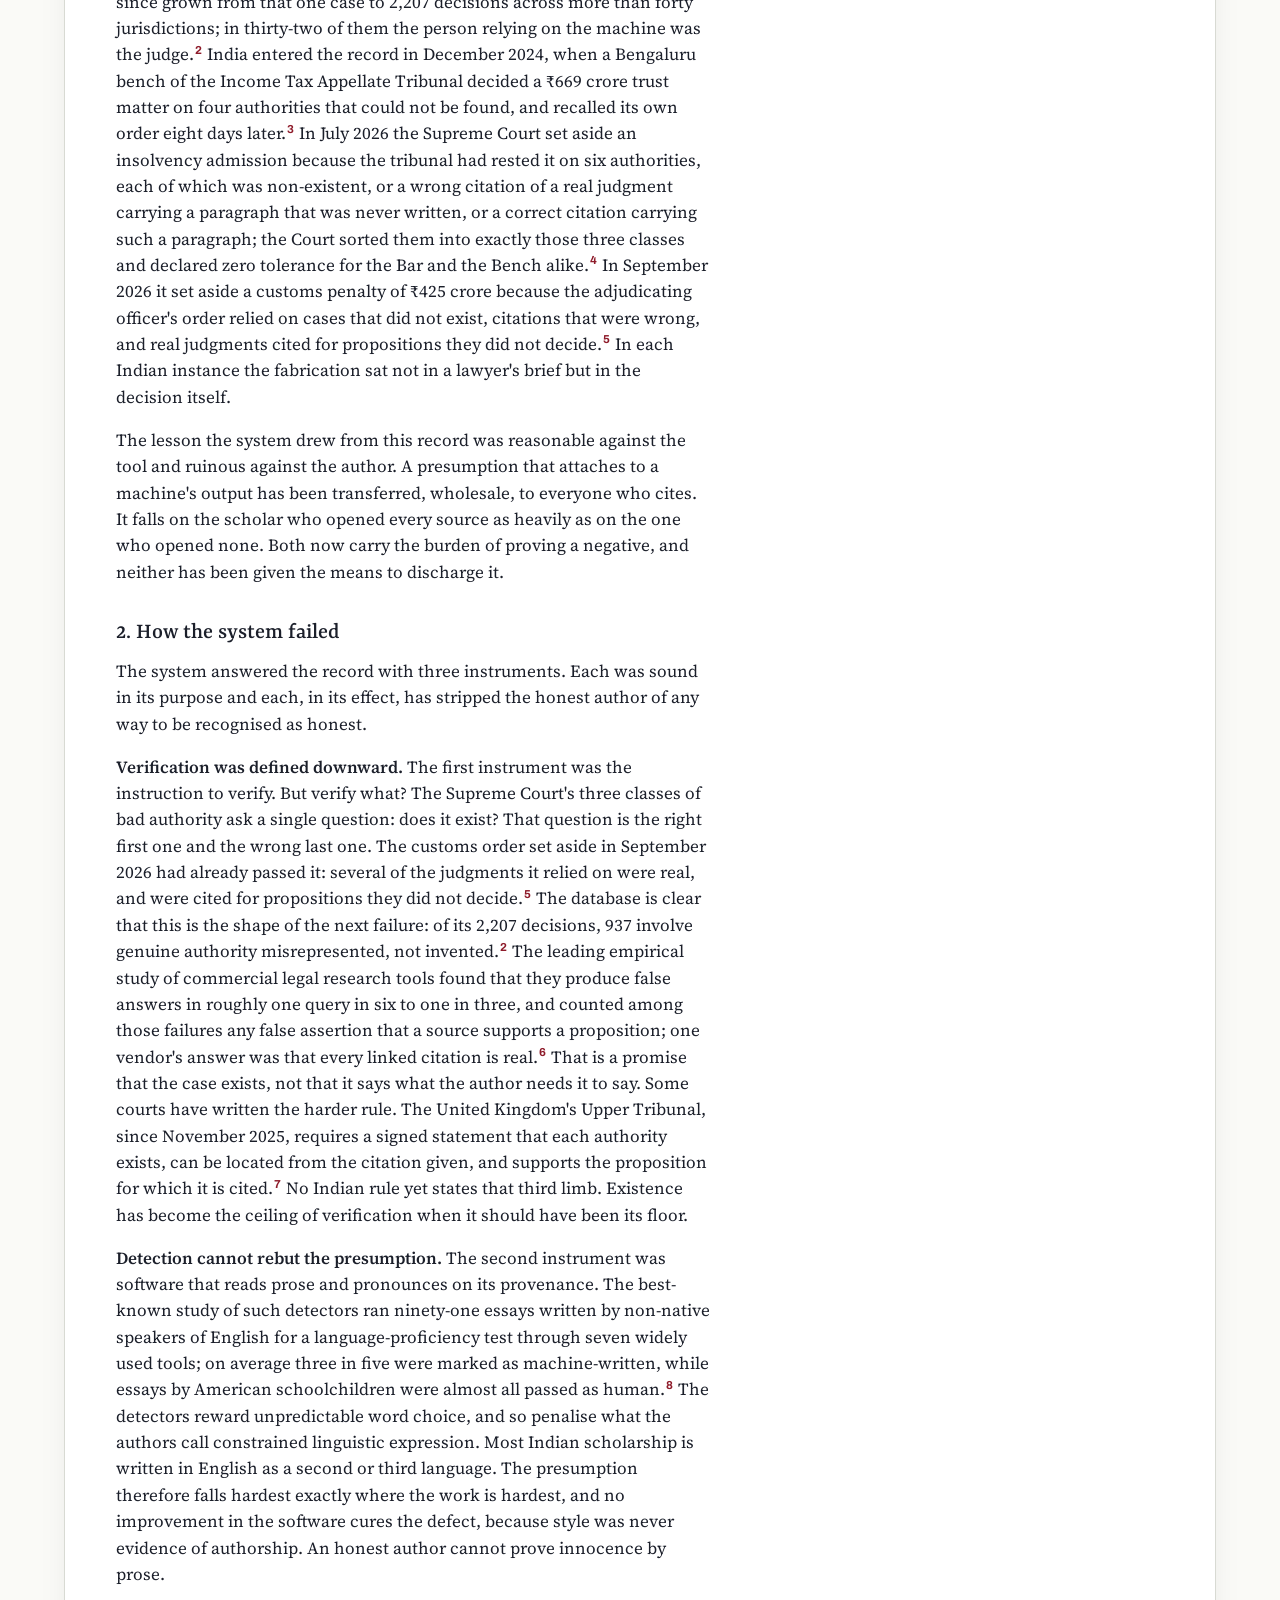
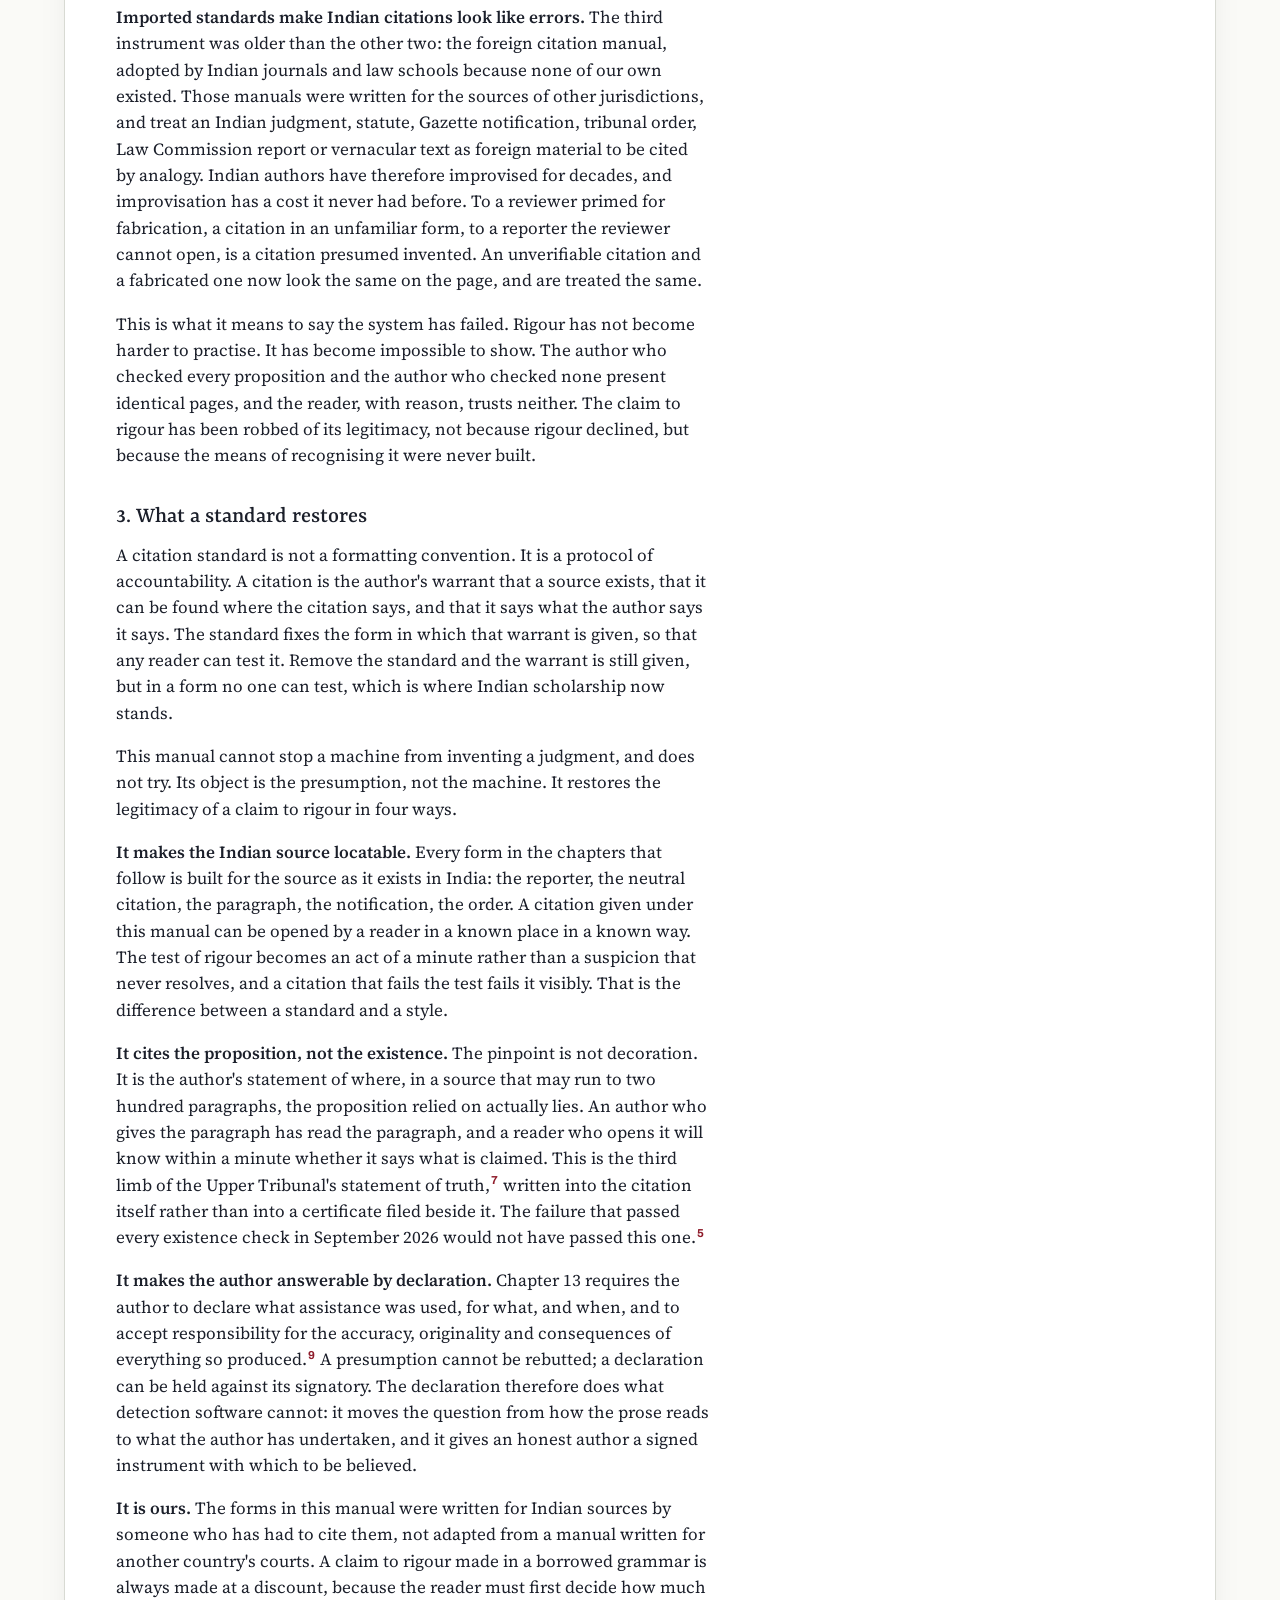
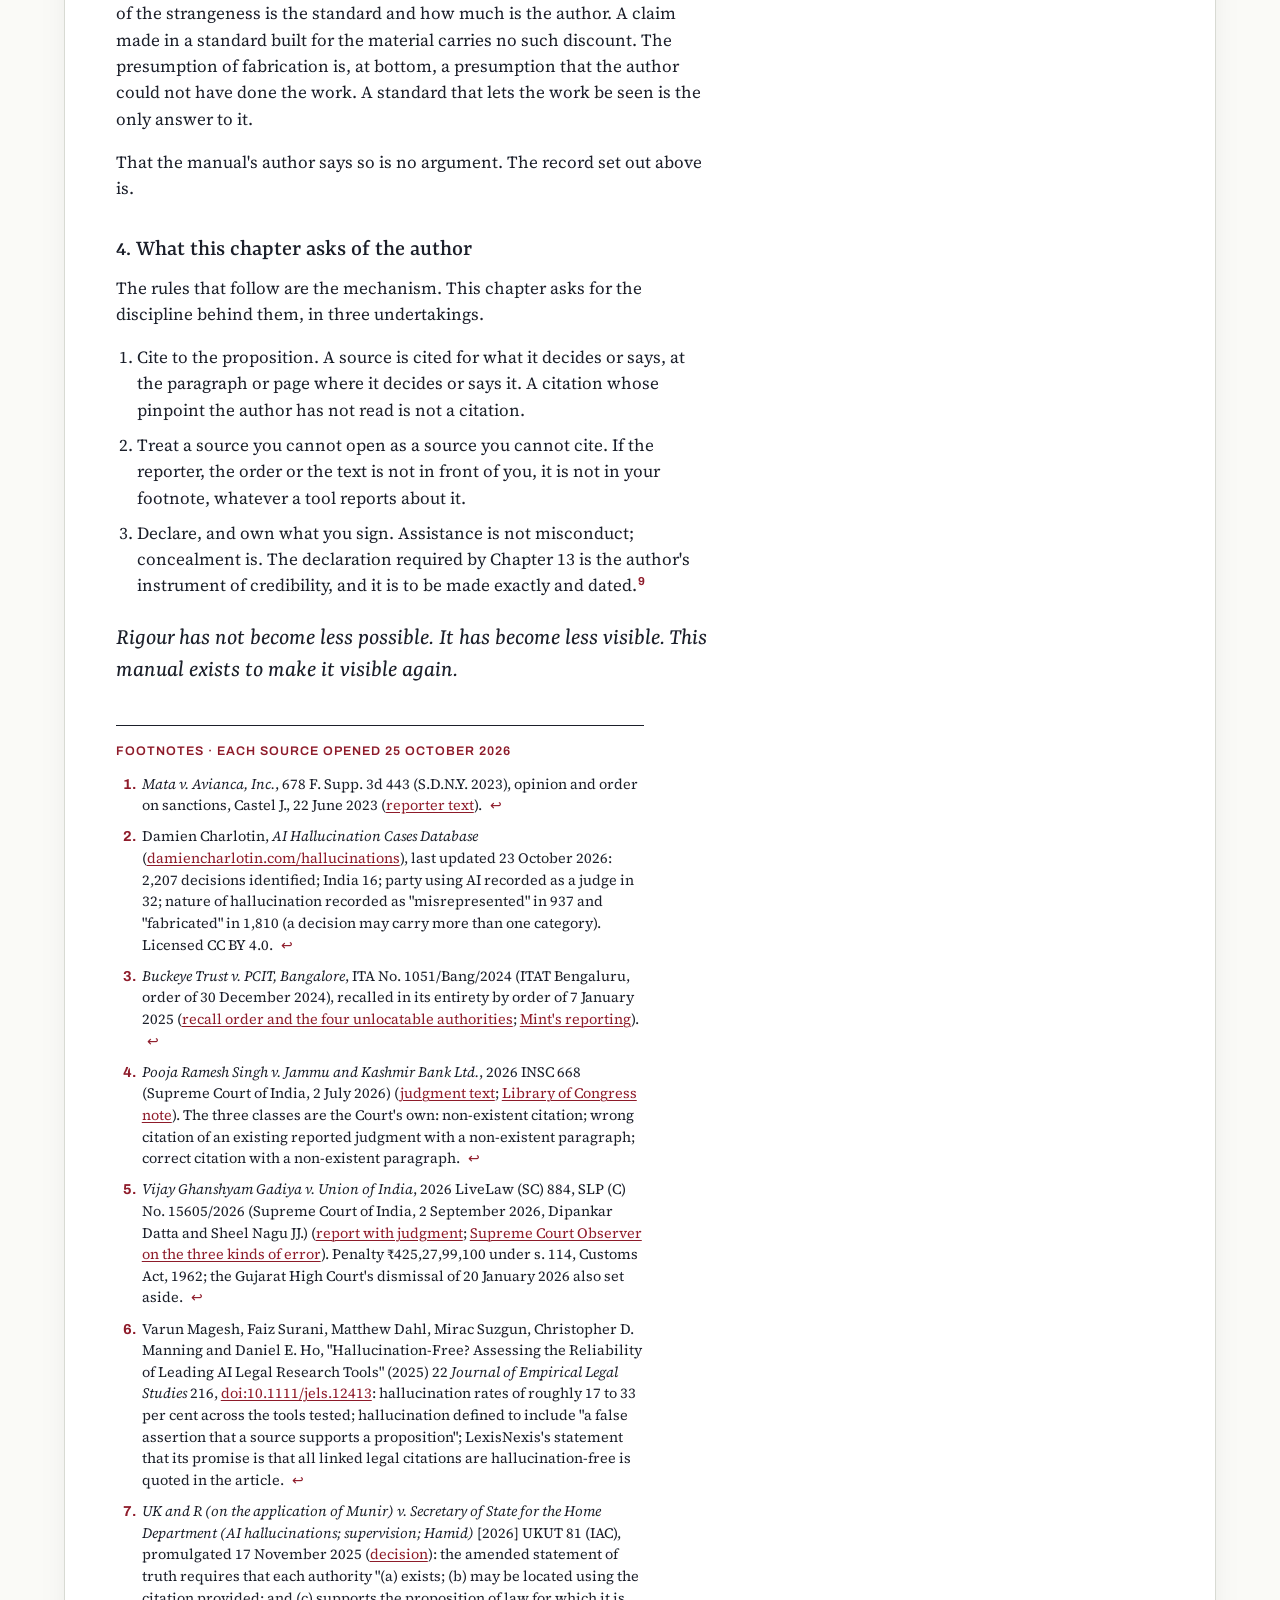
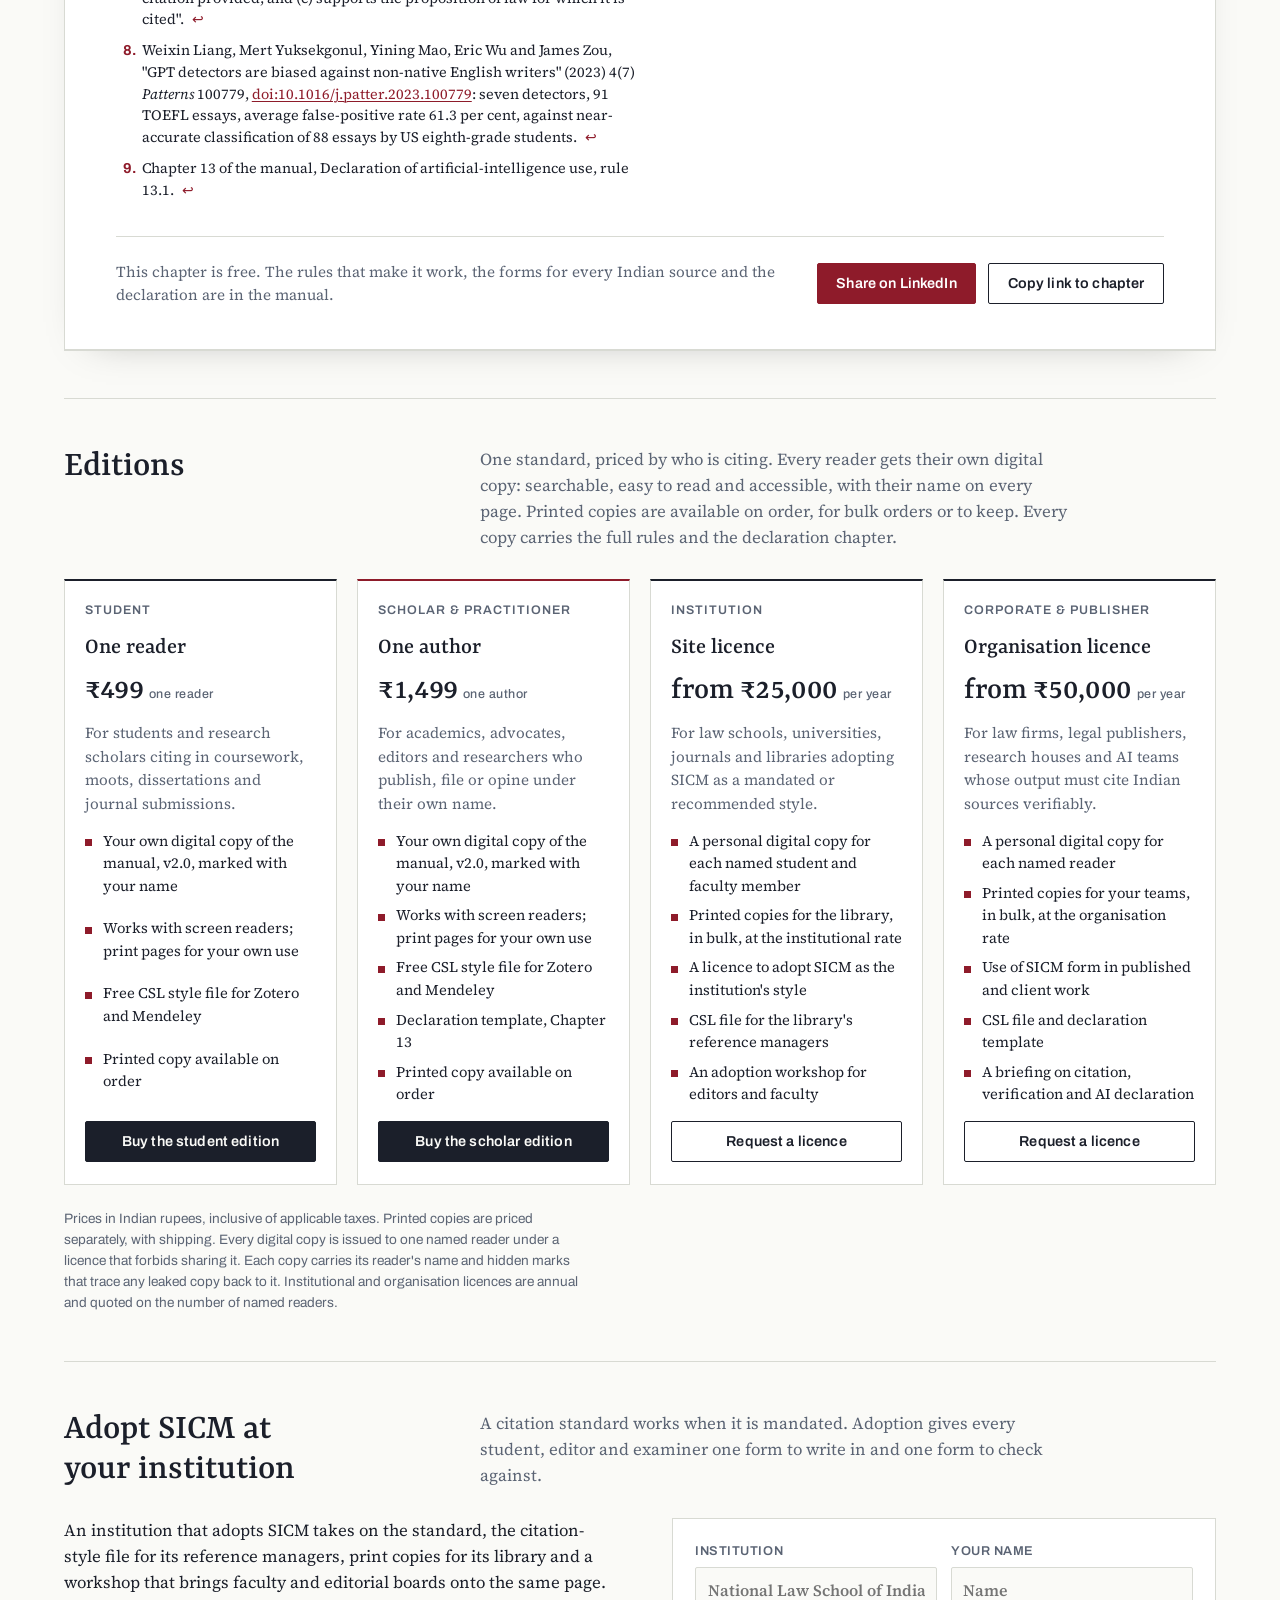
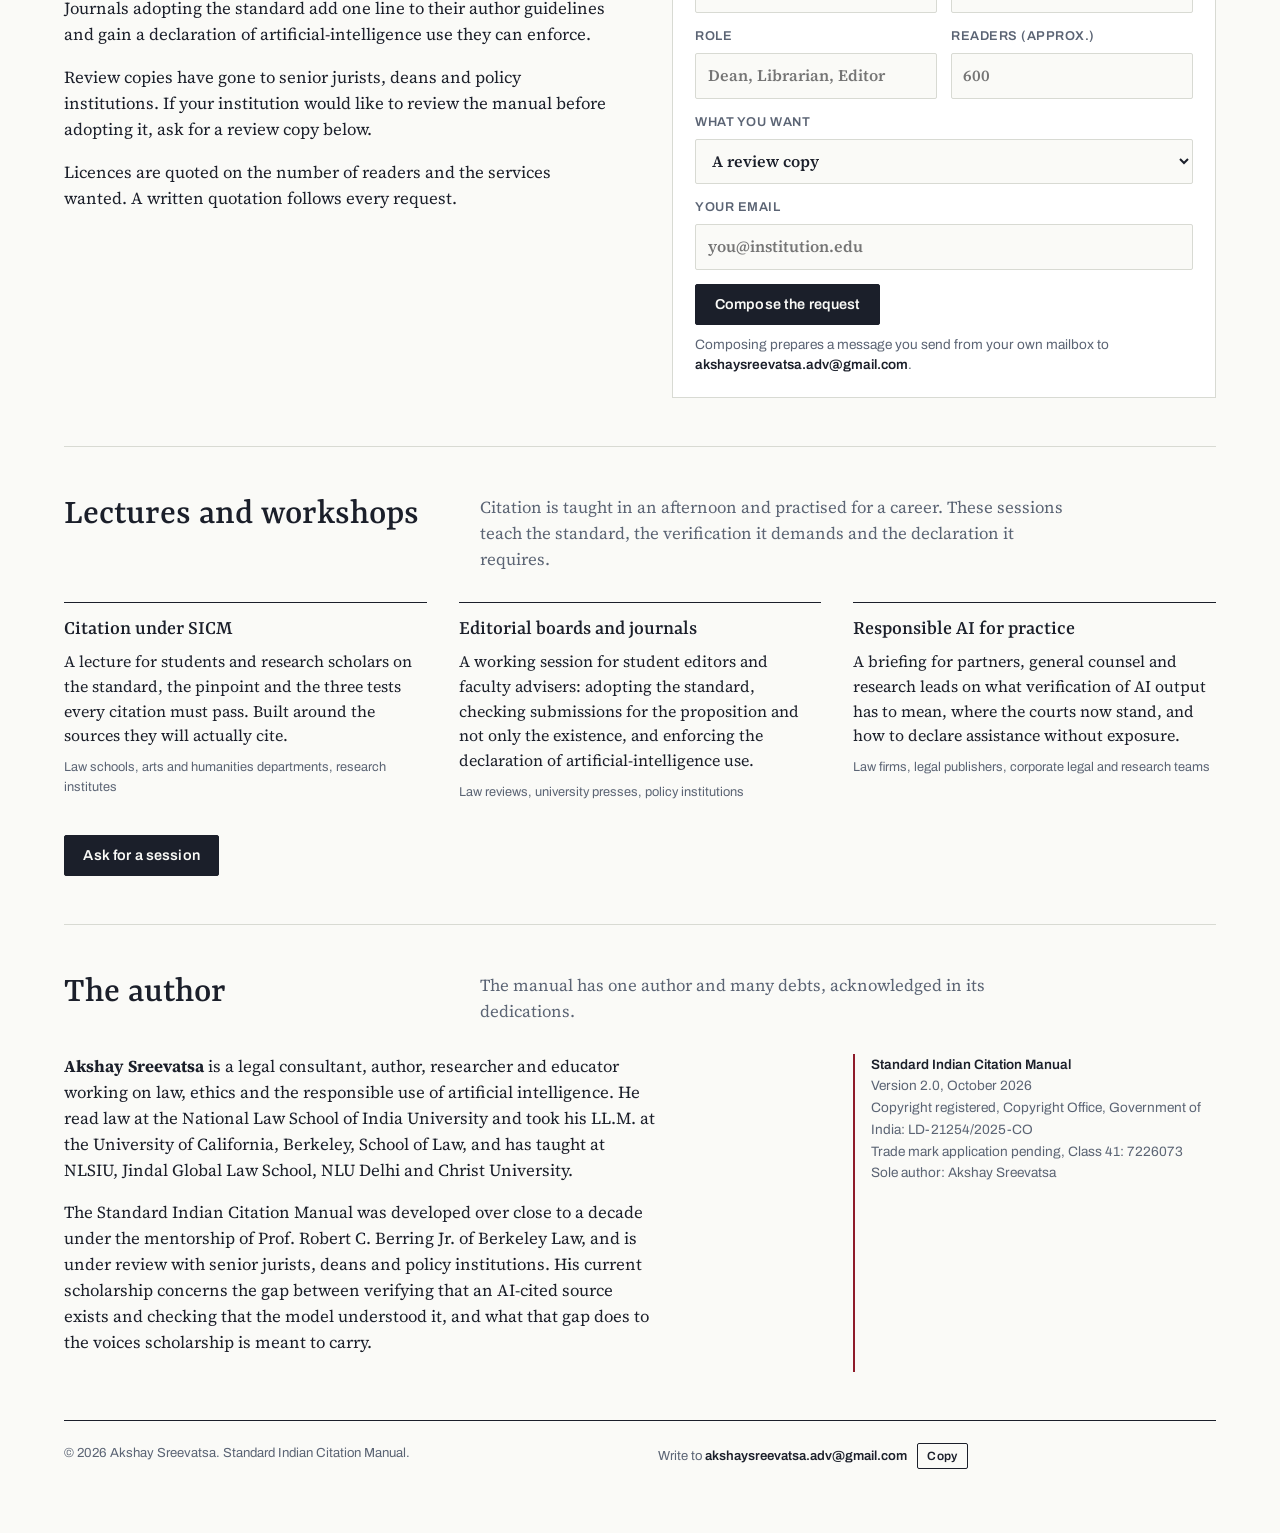
==== commit 247cfc27: "Editions: personal traceable digital copies for every reader; print on order for bulk or keeping Co-" ====
--- a/index.html
+++ b/index.html
@@ -323,7 +323,7 @@
   <section id="editions">
     <div class="sec-head">
       <h2>Editions</h2>
-      <p>One standard, printed to order and priced by who is citing. Individuals buy a printed copy, printed when it is ordered. Institutions and organisations license secure digital access for named readers. The manual is never sold as an open PDF. Every copy carries the full rules and the declaration chapter.</p>
+      <p>One standard, priced by who is citing. Every reader gets their own digital copy: searchable, easy to read and accessible, with their name on every page. Printed copies are available on order, for bulk orders or to keep. Every copy carries the full rules and the declaration chapter.</p>
     </div>
     <div class="cards">
       <article class="card">
@@ -331,23 +331,23 @@
         <h3>One reader</h3>
         <div class="price num" data-price="student"></div>
         <p class="for">For students and research scholars citing in coursework, moots, dissertations and journal submissions.</p>
-        <ul class="inc"><li>One printed copy of the manual, v2.0</li><li>Printed to order and shipped within India</li><li>Free CSL style file for Zotero and Mendeley</li></ul>
-        <button class="btn primary" type="button" data-buy="student">Order a printed copy</button>
+        <ul class="inc"><li>Your own digital copy of the manual, v2.0, marked with your name</li><li>Works with screen readers; print pages for your own use</li><li>Free CSL style file for Zotero and Mendeley</li><li>Printed copy available on order</li></ul>
+        <button class="btn primary" type="button" data-buy="student">Buy the student edition</button>
       </article>
       <article class="card featured">
         <p class="eyebrow">Scholar &amp; practitioner</p>
         <h3>One author</h3>
         <div class="price num" data-price="scholar"></div>
         <p class="for">For academics, advocates, editors and researchers who publish, file or opine under their own name.</p>
-        <ul class="inc"><li>One printed copy of the manual, v2.0</li><li>Printed to order and shipped within India</li><li>Free CSL style file for Zotero and Mendeley</li><li>Declaration template, Chapter 13, with the order</li></ul>
-        <button class="btn primary" type="button" data-buy="scholar">Order a printed copy</button>
+        <ul class="inc"><li>Your own digital copy of the manual, v2.0, marked with your name</li><li>Works with screen readers; print pages for your own use</li><li>Free CSL style file for Zotero and Mendeley</li><li>Declaration template, Chapter 13</li><li>Printed copy available on order</li></ul>
+        <button class="btn primary" type="button" data-buy="scholar">Buy the scholar edition</button>
       </article>
       <article class="card">
         <p class="eyebrow">Institution</p>
         <h3>Site licence</h3>
         <div class="price num" data-price="institution"></div>
         <p class="for">For law schools, universities, journals and libraries adopting SICM as a mandated or recommended style.</p>
-        <ul class="inc"><li>Secure digital access for named students and faculty, locked to their devices</li><li>Printed copies for the library at the institutional rate</li><li>A licence to adopt SICM as the institution's style</li><li>CSL file for the library's reference managers</li><li>An adoption workshop for editors and faculty</li></ul>
+        <ul class="inc"><li>A personal digital copy for each named student and faculty member</li><li>Printed copies for the library, in bulk, at the institutional rate</li><li>A licence to adopt SICM as the institution's style</li><li>CSL file for the library's reference managers</li><li>An adoption workshop for editors and faculty</li></ul>
         <button class="btn" type="button" data-buy="institution">Request a licence</button>
       </article>
       <article class="card">
@@ -355,12 +355,12 @@
         <h3>Organisation licence</h3>
         <div class="price num" data-price="corporate"></div>
         <p class="for">For law firms, legal publishers, research houses and AI teams whose output must cite Indian sources verifiably.</p>
-        <ul class="inc"><li>Secure digital access for named readers, locked to their devices</li><li>Printed copies for your teams at the organisation rate</li><li>Use of SICM form in published and client work</li><li>CSL file and declaration template</li><li>A briefing on citation, verification and AI declaration</li></ul>
+        <ul class="inc"><li>A personal digital copy for each named reader</li><li>Printed copies for your teams, in bulk, at the organisation rate</li><li>Use of SICM form in published and client work</li><li>CSL file and declaration template</li><li>A briefing on citation, verification and AI declaration</li></ul>
         <button class="btn" type="button" data-buy="corporate">Request a licence</button>
       </article>
     </div>
     <p class="fine" id="payNote" hidden></p>
-    <p class="fine">Prices in Indian rupees, inclusive of applicable taxes; shipping is added at checkout. Every copy is printed to order. The manual is not sold as an open PDF. Digital access is available only under an annual institutional or organisation licence, quoted on the number of named readers. It is delivered through a protected reader app that blocks printing and copying and marks every page with the reader's name.</p>
+    <p class="fine">Prices in Indian rupees, inclusive of applicable taxes. Printed copies are priced separately, with shipping. Every digital copy is issued to one named reader under a licence that forbids sharing it. Each copy carries its reader's name and hidden marks that trace any leaked copy back to it. Institutional and organisation licences are annual and quoted on the number of named readers.</p>
   </section>
 
   <section id="institutions">
@@ -513,7 +513,7 @@
         $('#institutions').scrollIntoView(); $('#f_inst').focus({ preventScroll: true }); return;
       }
       const n = $('#payNote');
-      n.innerHTML = `Online payment for this edition is not yet connected. Write to <span class="addr">${CONFIG.email}</span> naming the edition and your delivery address; an invoice follows by email and the copy is printed and shipped to you.`;
+      n.innerHTML = `Online payment for this edition is not yet connected. Write to <span class="addr">${CONFIG.email}</span> naming the edition, and your delivery address if you want a printed copy. An invoice follows by email, and your personal copy is sent to you by a download link.`;
       n.hidden = false; n.scrollIntoView({ block: 'nearest' });
     });
   });
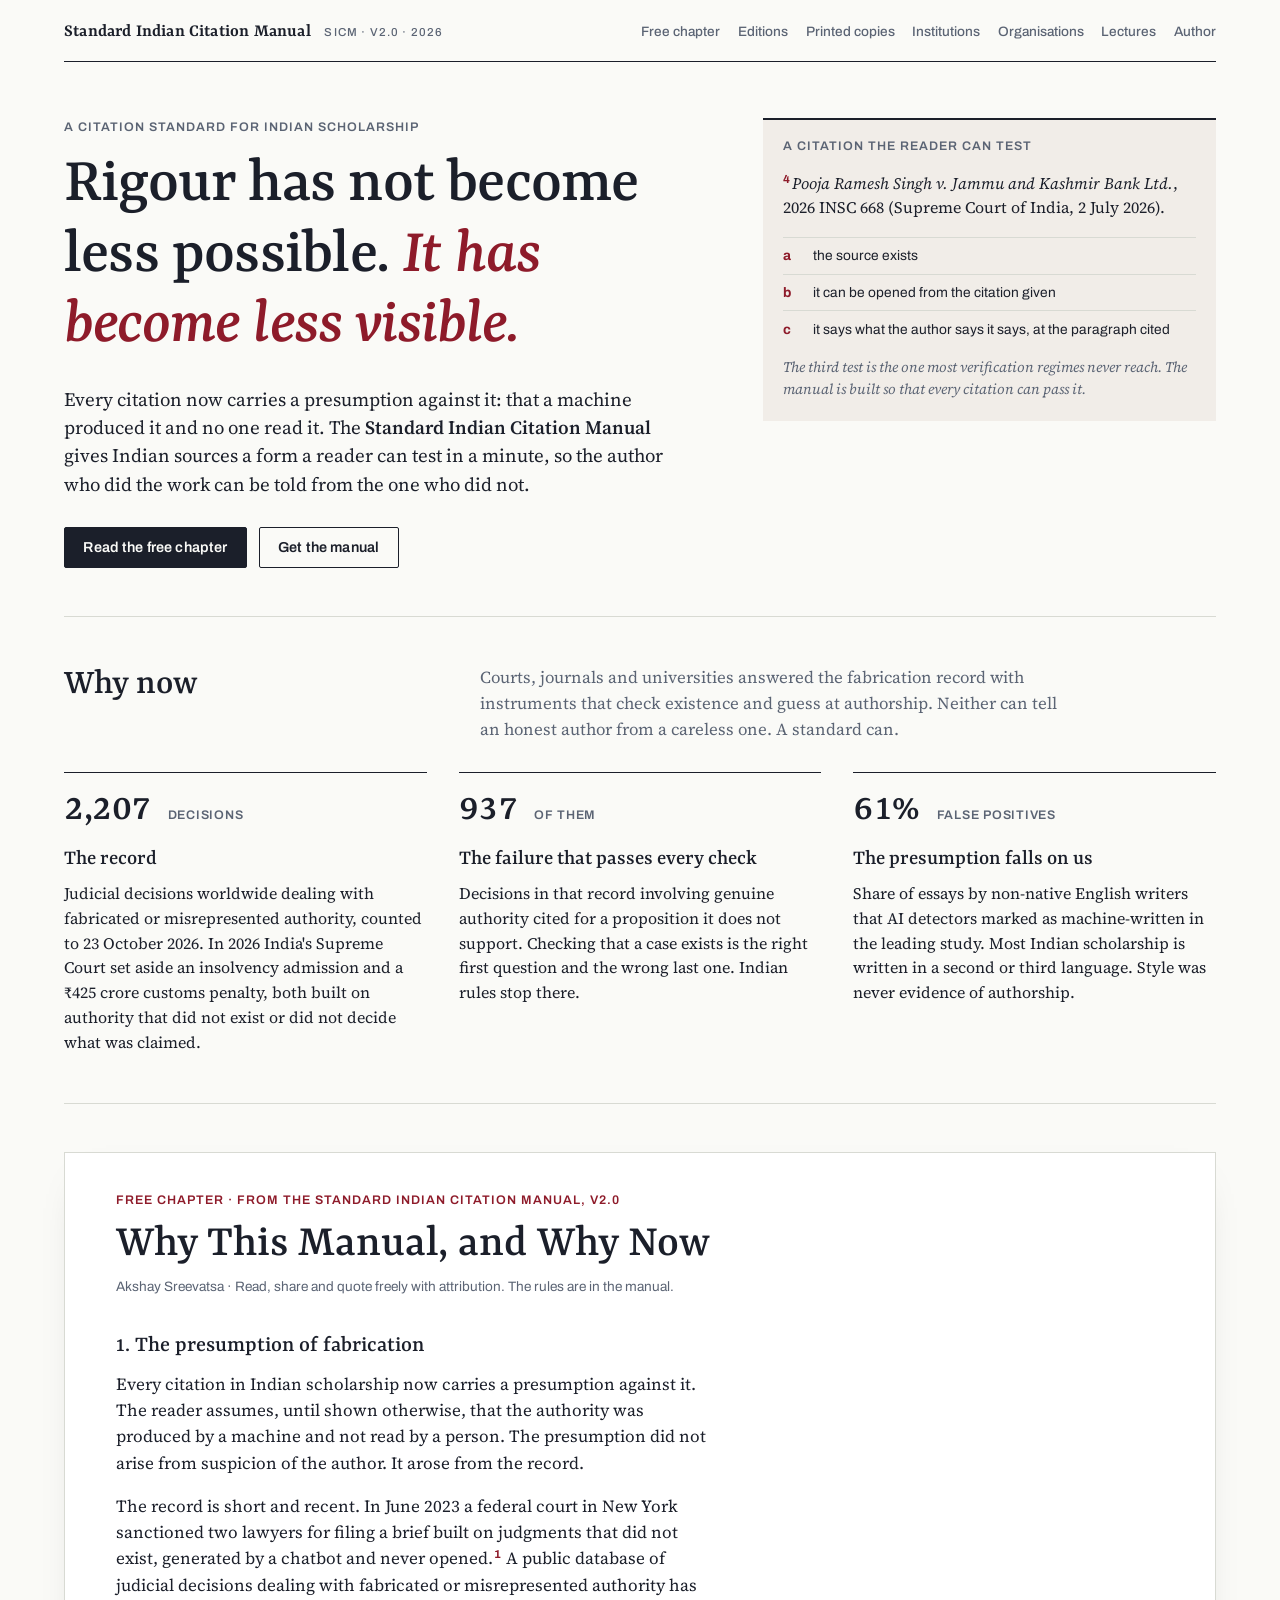
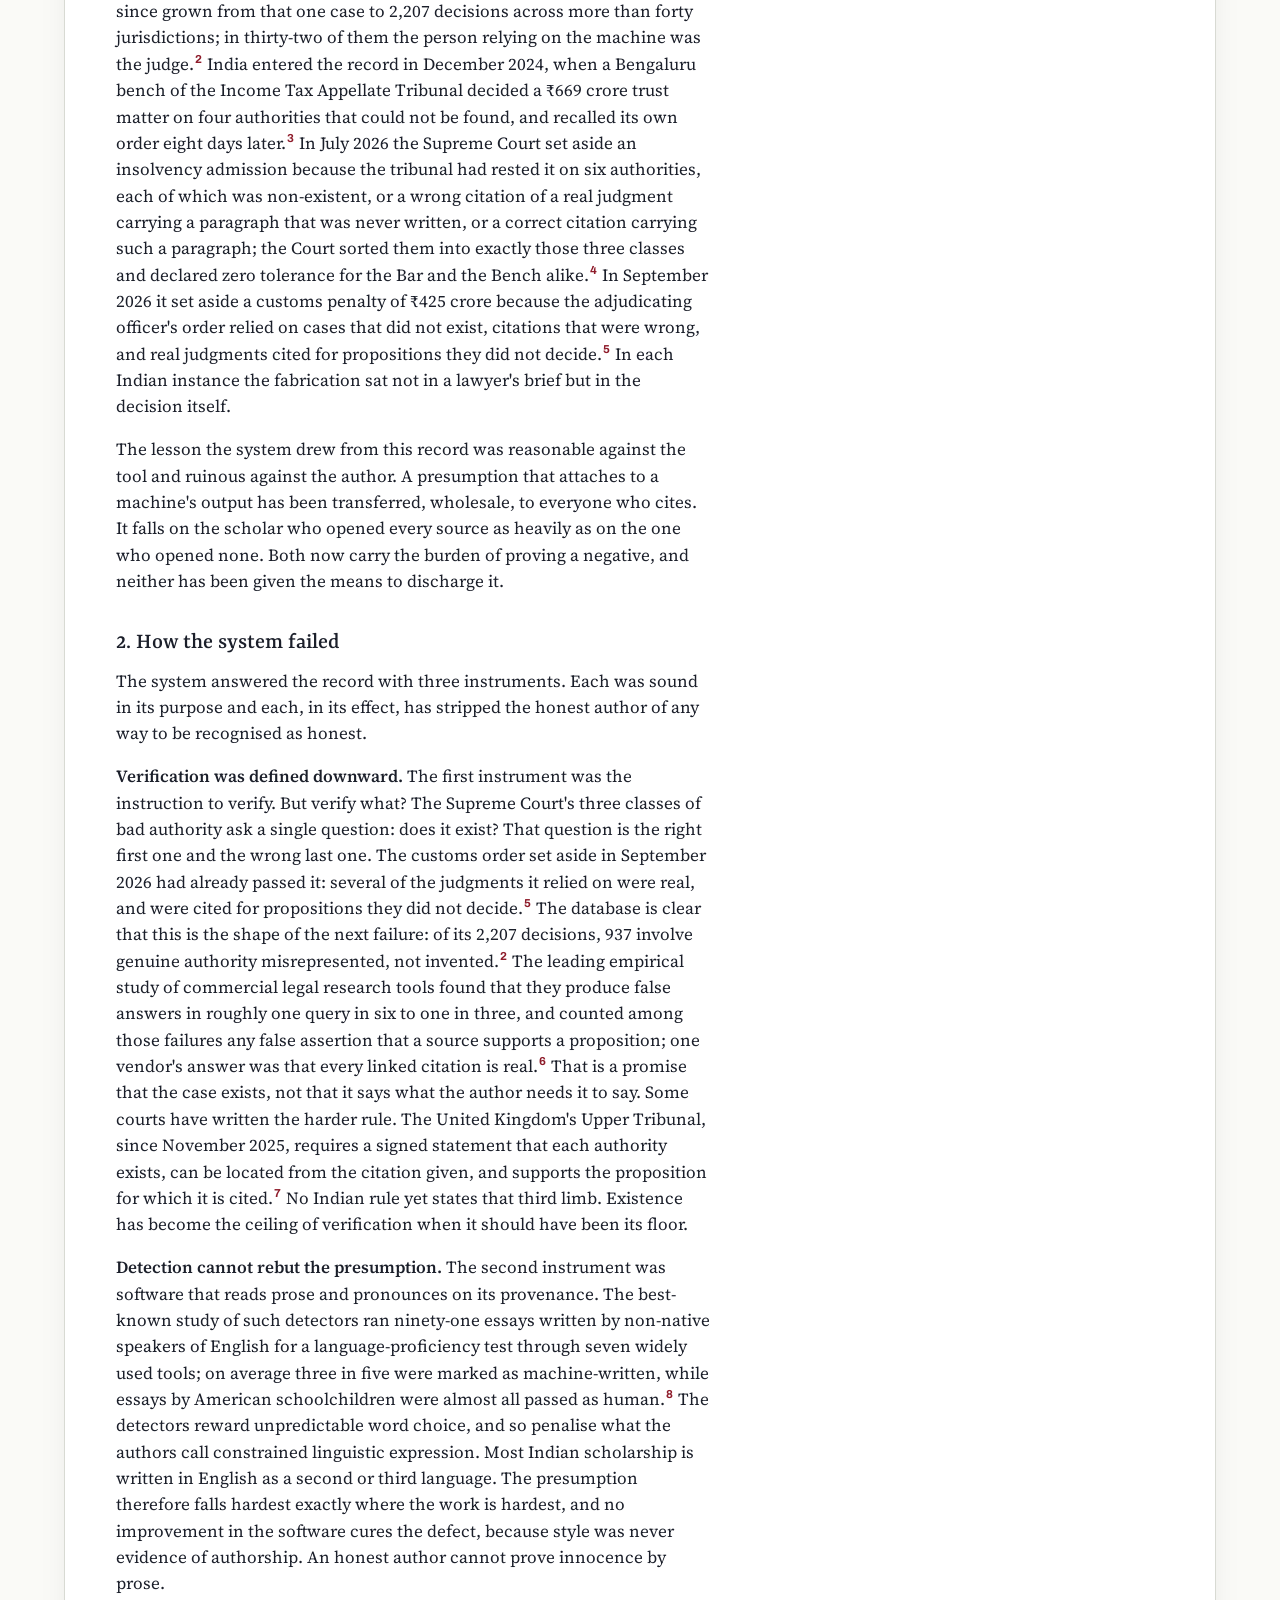
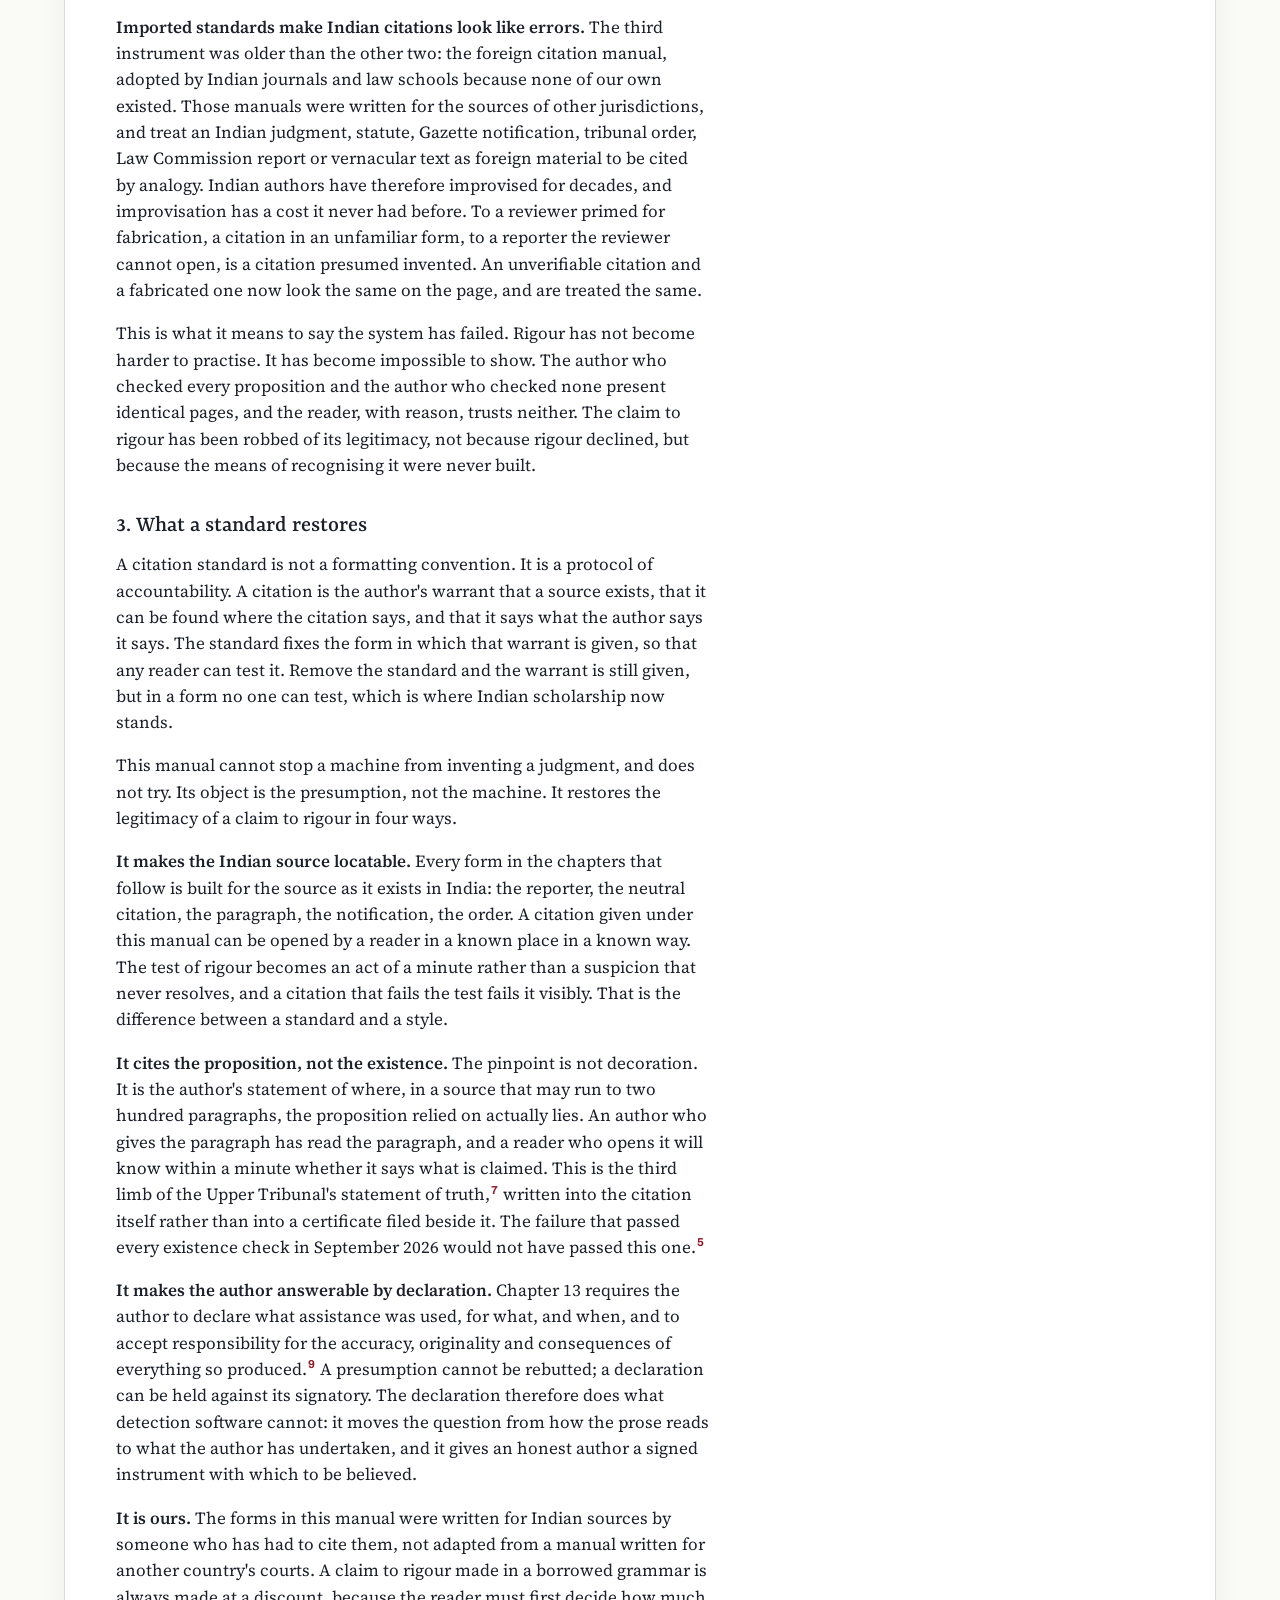
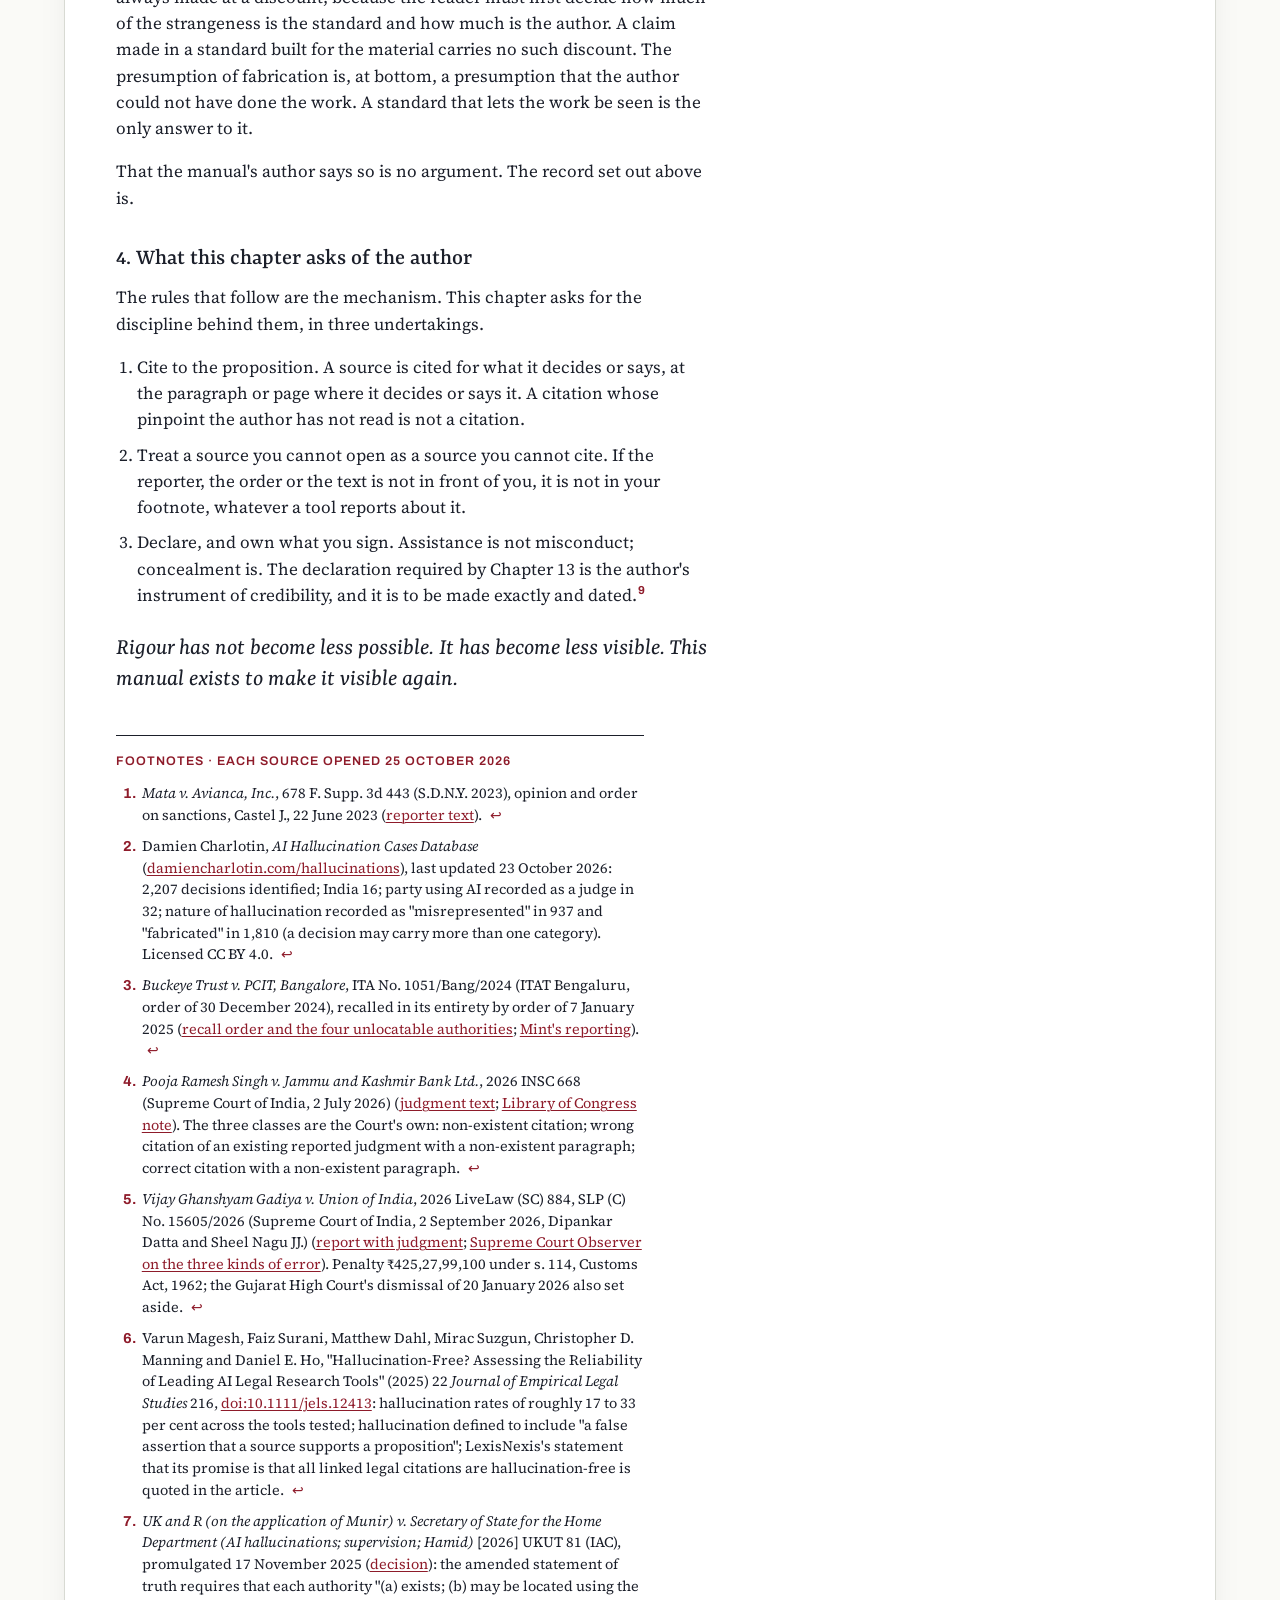
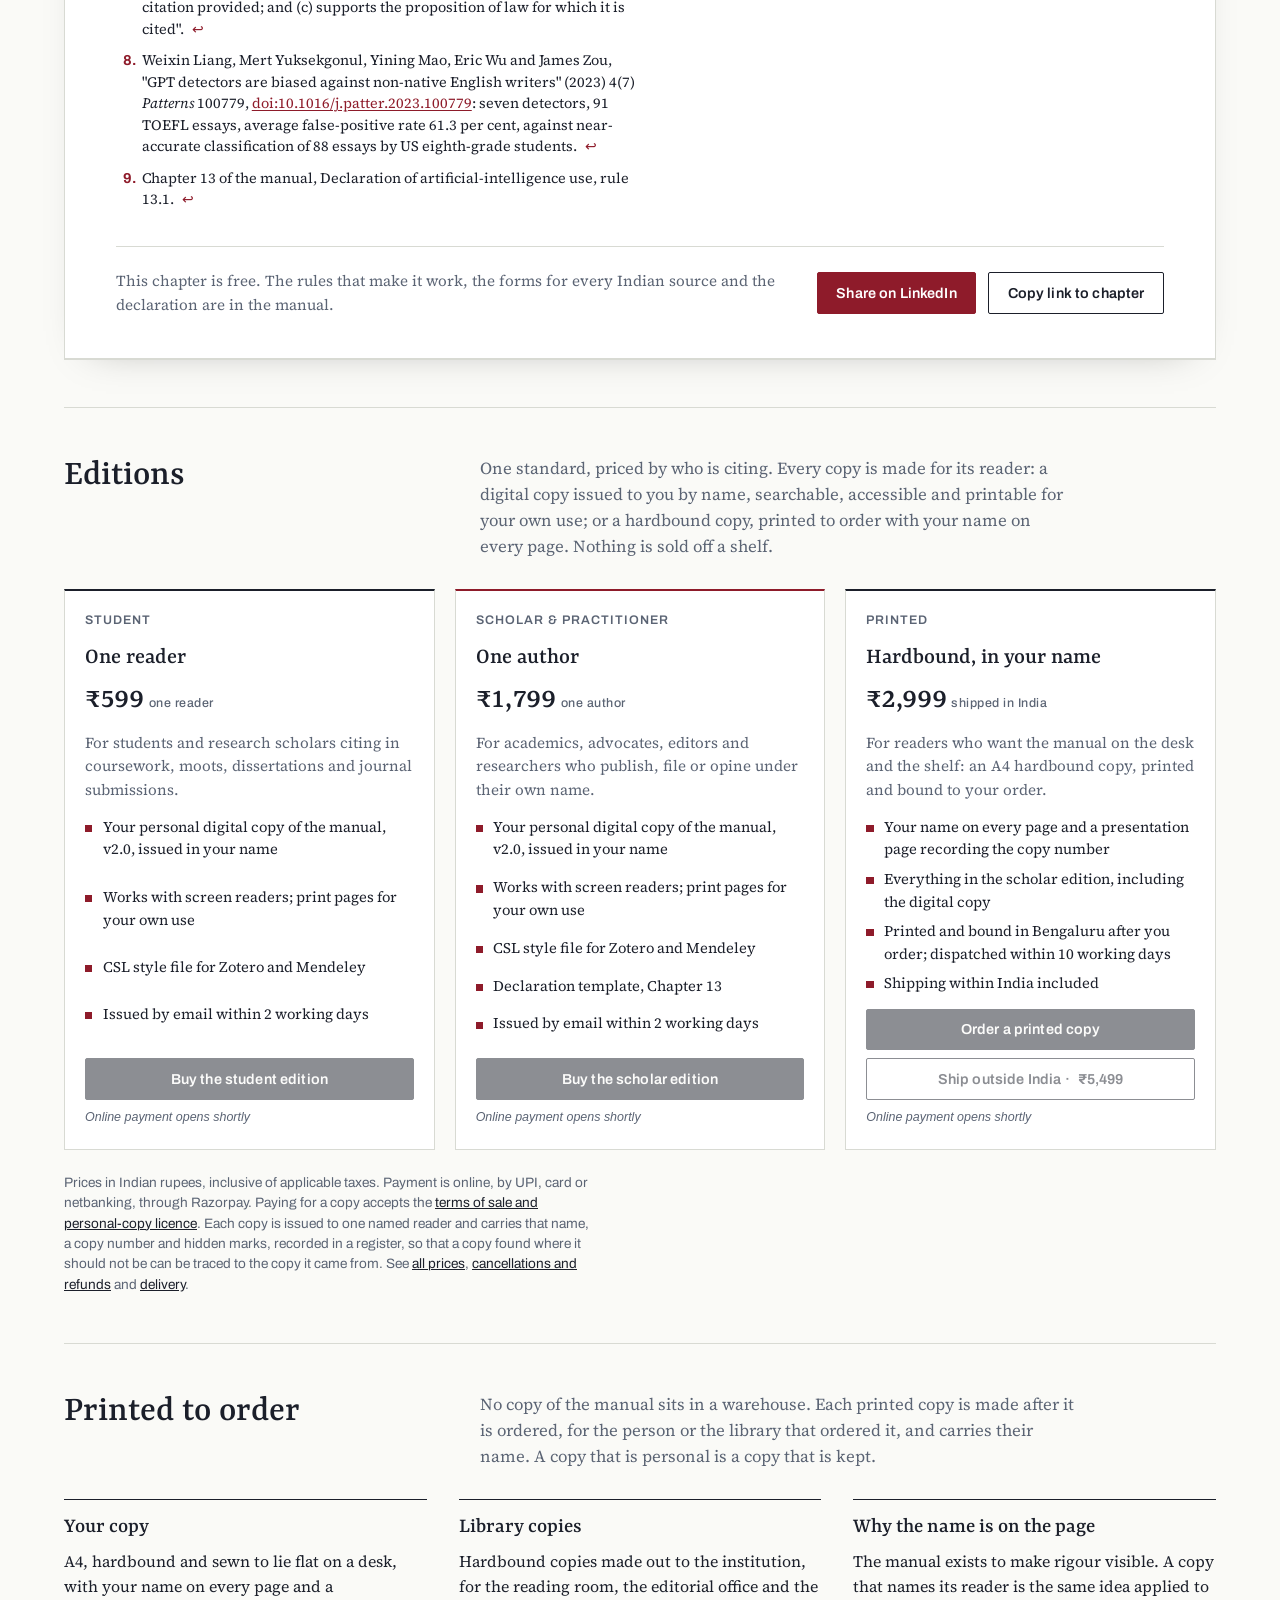
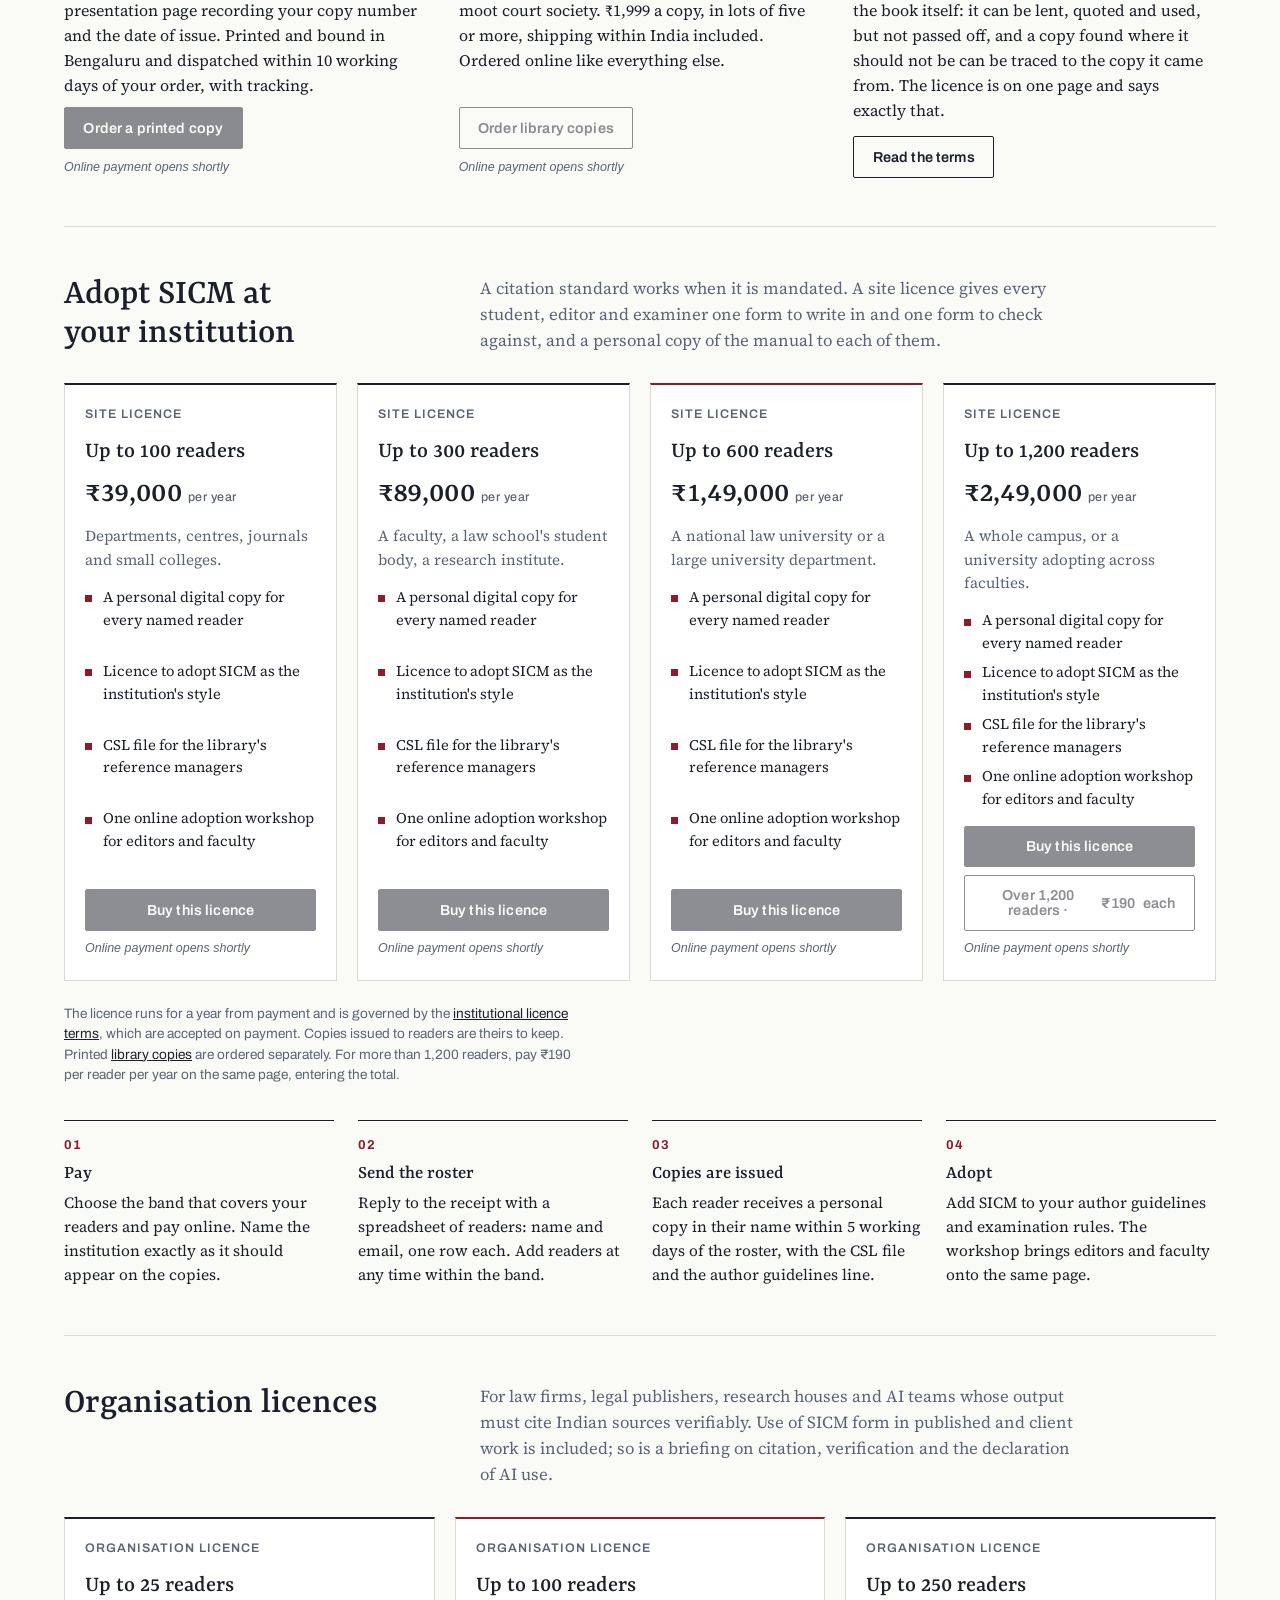
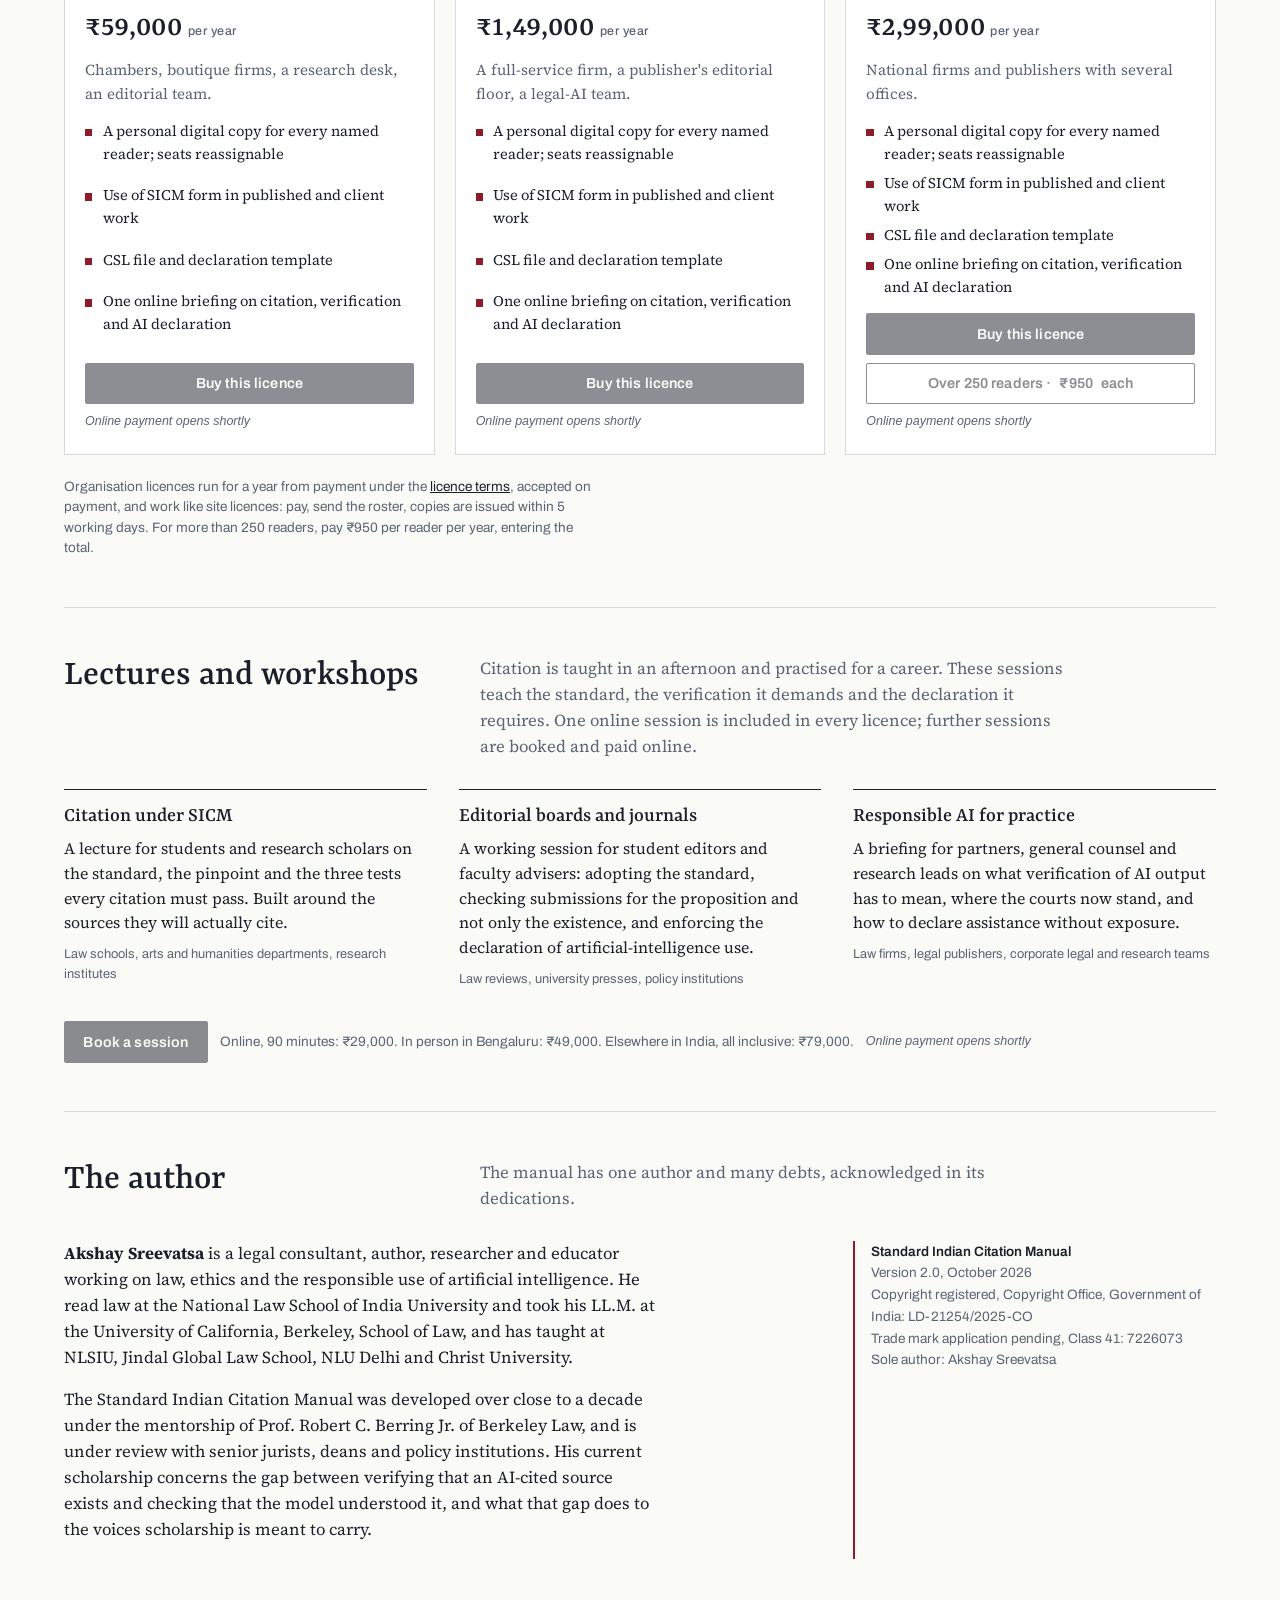
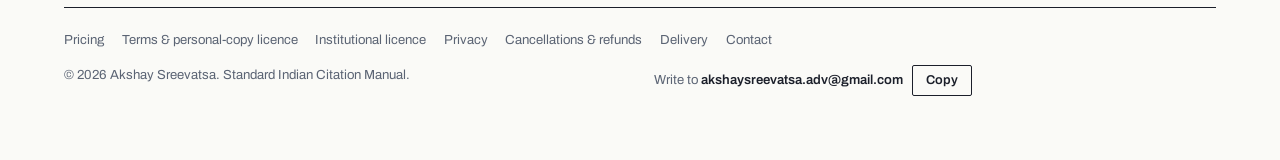
==== commit 5ef41ff3: "Site: personalised editions paid online, printed to order, licence and policy pages Shared config.js" ====
--- a/index.html
+++ b/index.html
@@ -4,210 +4,40 @@
 <meta charset="utf-8">
 <meta name="viewport" content="width=device-width, initial-scale=1, viewport-fit=cover">
 <title>Standard Indian Citation Manual</title>
-<meta name="description" content="A citation standard built for Indian sources, so the author who did the work can be told from the one who did not. Free chapter, editions and institutional licences.">
+<meta name="description" content="A citation standard built for Indian sources, so the author who did the work can be told from the one who did not. Free chapter, personalised editions, printed copies to order, institutional and organisation licences.">
 <link rel="canonical" href="https://www.thesicm.in/">
 <link rel="icon" href="data:image/svg+xml,%3Csvg%20xmlns%3D%22http%3A%2F%2Fwww.w3.org%2F2000%2Fsvg%22%20viewBox%3D%220%200%2064%2064%22%3E%3Crect%20width%3D%2264%22%20height%3D%2264%22%20fill%3D%22%23FAFAF7%22%2F%3E%3Crect%20x%3D%224%22%20y%3D%224%22%20width%3D%2256%22%20height%3D%2256%22%20fill%3D%22none%22%20stroke%3D%22%231B1F2A%22%20stroke-width%3D%222%22%2F%3E%3Ctext%20x%3D%2232%22%20y%3D%2244%22%20text-anchor%3D%22middle%22%20font-family%3D%22Georgia%2Cserif%22%20font-size%3D%2236%22%20font-weight%3D%22600%22%20fill%3D%22%238E1B2A%22%3ES%3C%2Ftext%3E%3C%2Fsvg%3E">
 <meta property="og:type" content="website">
 <meta property="og:site_name" content="Standard Indian Citation Manual">
 <meta property="og:title" content="Standard Indian Citation Manual">
-<meta property="og:description" content="A citation standard built for Indian sources, so the author who did the work can be told from the one who did not. Free chapter, editions and institutional licences.">
+<meta property="og:description" content="A citation standard built for Indian sources, so the author who did the work can be told from the one who did not. Free chapter, personalised editions, printed copies to order, institutional and organisation licences.">
 <meta property="og:url" content="https://www.thesicm.in/">
 <meta property="og:image" content="https://www.thesicm.in/og.png">
 <meta property="og:image:width" content="1200">
 <meta property="og:image:height" content="630">
 <meta name="twitter:card" content="summary_large_image">
 <meta name="twitter:title" content="Standard Indian Citation Manual">
-<meta name="twitter:description" content="A citation standard built for Indian sources, so the author who did the work can be told from the one who did not. Free chapter, editions and institutional licences.">
+<meta name="twitter:description" content="A citation standard built for Indian sources, so the author who did the work can be told from the one who did not. Free chapter, personalised editions, printed copies to order, institutional and organisation licences.">
 <meta name="twitter:image" content="https://www.thesicm.in/og.png">
 <meta name="author" content="Akshay Sreevatsa">
 <meta name="theme-color" content="#FAFAF7" media="(prefers-color-scheme: light)">
 <meta name="theme-color" content="#15181F" media="(prefers-color-scheme: dark)">
-<style>:root{padding-top:env(safe-area-inset-top,0px);padding-bottom:env(safe-area-inset-bottom,0px)} img{max-width:100%} [hidden]{display:none!important}</style>
-</head>
-<body>
 <link rel="preconnect" href="https://fonts.googleapis.com">
 <link rel="preconnect" href="https://fonts.gstatic.com" crossorigin>
 <link rel="stylesheet" href="https://fonts.googleapis.com/css2?family=Yrsa:ital,wght@0,400;0,500;0,600;0,700;1,400;1,500;1,600&family=Source+Serif+4:ital,opsz,wght@0,8..60,400;0,8..60,500;0,8..60,600;1,8..60,400;1,8..60,500&family=Archivo:wght@400;500;600;700&display=swap">
-<style>
-  /* Layout: a law-report page. One reading column; the free chapter sits as a paper leaf inside it;
-     footnote numerals and the three verification limbs (exists / locatable / supports) are the recurring marks. */
-  :root {
-    --bg: #FAFAF7;         /* report paper */
-    --fg: #1B1F2A;         /* ink */
-    --muted: #5B6474;      /* gazette grey */
-    --rule: #D8DAD3;       /* hairline */
-    --leaf: #FFFFFF;       /* the chapter's paper */
-    --accent: #8E1B2A;     /* registrar's red */
-    --accent-ink: #FFFFFF; /* text on accent */
-    --tint: #F1EDE8;       /* faint wash behind the specimen */
-    --display: 'Yrsa', 'Iowan Old Style', 'Palatino Linotype', Georgia, serif;
-    --body: 'Source Serif 4', 'Charter', Georgia, 'Times New Roman', serif;
-    --ui: 'Archivo', 'Helvetica Neue', Arial, sans-serif;
-    --col: 72rem;
-    --measure: 66ch;
-  }
-  @media (prefers-color-scheme: dark) {
-    :root:not([data-theme="light"]) {
-      --bg: #15181F; --fg: #E9E7E0; --muted: #A0A7B3; --rule: #2C313B; --leaf: #1C2029;
-      --accent: #D9606B; --accent-ink: #15181F; --tint: #1F232C; color-scheme: dark;
-    }
-  }
-  :root[data-theme="dark"] {
-    --bg: #15181F; --fg: #E9E7E0; --muted: #A0A7B3; --rule: #2C313B; --leaf: #1C2029;
-    --accent: #D9606B; --accent-ink: #15181F; --tint: #1F232C; color-scheme: dark;
-  }
-
-  * { box-sizing: border-box; }
-  body {
-    margin: 0; background: var(--bg); color: var(--fg);
-    font-family: var(--body); font-size: 17px; line-height: 1.55;
-    padding-left: max(16px, env(safe-area-inset-left, 0px));
-    padding-right: max(16px, env(safe-area-inset-right, 0px));
-    padding-block: 0 4rem;
-    -webkit-font-smoothing: antialiased;
-  }
-  a { color: inherit; }
-  h1, h2, h3 { font-family: var(--display); font-weight: 500; line-height: 1.08; margin: 0; text-wrap: balance; }
-  p { margin: 0; }
-  .wrap { max-width: var(--col); margin: 0 auto; }
-  .eyebrow { font-family: var(--ui); font-size: .78rem; font-weight: 600; letter-spacing: .08em; text-transform: uppercase; color: var(--muted); }
-  .num { font-variant-numeric: tabular-nums; }
-  :focus-visible { outline: 2px solid var(--accent); outline-offset: 3px; }
-
-  /* masthead */
-  .mast { display: flex; flex-wrap: wrap; align-items: baseline; justify-content: space-between; gap: .6rem 1.5rem;
-    padding-block: 1.1rem .9rem; border-bottom: 1px solid var(--fg); }
-  .mark { font-family: var(--display); font-weight: 600; font-size: 1.15rem; letter-spacing: .01em; text-decoration: none; }
-  .mark small { font-family: var(--ui); font-weight: 500; font-size: .72rem; letter-spacing: .1em; text-transform: uppercase; color: var(--muted); margin-left: .6rem; }
-  .nav { display: flex; flex-wrap: wrap; gap: .2rem 1.1rem; font-family: var(--ui); font-size: .85rem; font-weight: 500; }
-  .nav a { text-decoration: none; color: var(--muted); padding-block: .2rem; }
-  .nav a:hover { color: var(--fg); }
-
-  /* hero */
-  .hero { display: grid; grid-template-columns: minmax(0, 1.4fr) minmax(0, 1fr); gap: 2.5rem 4rem; align-items: start; padding-block: 3.5rem 3rem; }
-  .hero h1 { font-size: clamp(2.3rem, 5.2vw, 4.1rem); font-weight: 500; letter-spacing: -.012em; }
-  .hero h1 em { font-style: italic; font-weight: 500; color: var(--accent); }
-  .lede { font-size: 1.18rem; line-height: 1.5; max-width: var(--measure); margin-top: 1.4rem; color: var(--fg); }
-  .lede b { font-weight: 600; }
-  .ctas { display: flex; flex-wrap: wrap; gap: .75rem; margin-top: 1.8rem; }
-  .btn { font-family: var(--ui); font-weight: 600; font-size: .9rem; letter-spacing: .01em; text-decoration: none; cursor: pointer;
-    display: inline-flex; align-items: center; gap: .5rem; padding: .78rem 1.15rem; border: 1px solid var(--fg); border-radius: 2px; background: transparent; color: var(--fg); line-height: 1; }
-  .btn:hover { background: var(--tint); }
-  .btn.primary { background: var(--fg); color: var(--bg); }
-  .btn.primary:hover { background: var(--accent); border-color: var(--accent); color: var(--accent-ink); }
-  .btn.accent { background: var(--accent); border-color: var(--accent); color: var(--accent-ink); }
-  .btn.accent:hover { filter: brightness(1.1); }
-  .btn[disabled] { opacity: .5; cursor: default; }
-
-  .specimen { background: var(--tint); border-top: 2px solid var(--fg); padding: 1.1rem 1.25rem 1.25rem; min-width: 0; }
-  .specimen .eyebrow { margin-bottom: .9rem; }
-  .fn-spec { font-size: 1rem; line-height: 1.5; }
-  .fn-spec sup { font-family: var(--ui); font-size: .72em; color: var(--accent); font-weight: 700; margin-right: .2em; }
-  .limbs { list-style: none; margin: 1.1rem 0 0; padding: 0; display: grid; gap: .45rem; font-family: var(--ui); font-size: .86rem; }
-  .limbs li { display: grid; grid-template-columns: 1.4rem 1fr; align-items: baseline; gap: .5rem; padding-top: .45rem; border-top: 1px solid var(--rule); }
-  .limbs b { font-weight: 700; color: var(--accent); }
-  .spec-note { font-size: .9rem; color: var(--muted); margin-top: 1rem; font-style: italic; }
-
-  /* sections */
-  section { padding-block: 3rem; border-top: 1px solid var(--rule); }
-  .sec-head { display: grid; grid-template-columns: minmax(0, 1fr) minmax(0, 2fr); gap: 1rem 3rem; margin-bottom: 1.8rem; }
-  .sec-head h2 { font-size: clamp(1.7rem, 3vw, 2.3rem); }
-  .sec-head p { max-width: var(--measure); color: var(--muted); font-size: 1.05rem; align-self: end; }
-
-  .three { display: grid; grid-template-columns: repeat(3, minmax(0, 1fr)); gap: 2rem; }
-  .three article { border-top: 1px solid var(--fg); padding-top: 1rem; min-width: 0; }
-  .three h3 { font-size: 1.35rem; margin-bottom: .6rem; }
-  .three p { font-size: 1rem; color: var(--fg); }
-  .three .fig { font-family: var(--display); font-size: 2.6rem; line-height: 1; font-weight: 500; margin-bottom: .5rem; letter-spacing: -.01em; }
-  .three .fig small { font-family: var(--ui); font-size: .78rem; letter-spacing: .06em; text-transform: uppercase; color: var(--muted); margin-left: .5rem; font-weight: 600; }
-
-  /* the chapter leaf */
-  .leaf { background: var(--leaf); border: 1px solid var(--rule); box-shadow: 0 1px 0 var(--rule), 0 14px 40px -28px rgba(0,0,0,.35);
-    padding: 2.4rem clamp(1.1rem, 4vw, 3.5rem) 2.6rem; }
-  .leaf .eyebrow { color: var(--accent); }
-  .leaf h2 { font-size: clamp(2rem, 4vw, 2.9rem); margin: .6rem 0 .4rem; }
-  .leaf .sub { font-family: var(--ui); font-size: .85rem; color: var(--muted); margin-bottom: 2rem; }
-  .prose { max-width: var(--measure); }
-  .prose h3 { font-size: 1.45rem; margin: 2.2rem 0 .8rem; }
-  .prose p { margin-bottom: 1.05rem; }
-  .prose p b { font-weight: 600; }
-  .prose sup { font-family: var(--ui); font-size: .68em; line-height: 0; vertical-align: super; }
-  .prose sup a { text-decoration: none; color: var(--accent); font-weight: 700; padding: 0 .08em; }
-  .prose ol { padding-left: 1.3rem; margin: 0 0 1.05rem; }
-  .prose li { margin-bottom: .55rem; }
-  .close { font-family: var(--display); font-size: 1.5rem; line-height: 1.3; font-style: italic; margin-top: 1.6rem; color: var(--fg); }
-  .footnotes { max-width: var(--measure); margin-top: 2.4rem; padding-top: 1rem; border-top: 1px solid var(--fg); font-size: .9rem; line-height: 1.5; }
-  .footnotes .eyebrow { margin-bottom: .8rem; }
-  .footnotes ol { padding-left: 1.4rem; margin: 0; }
-  .footnotes li { margin-bottom: .6rem; padding-left: .2rem; }
-  .footnotes li::marker { font-family: var(--ui); font-weight: 700; color: var(--accent); }
-  .footnotes a { color: var(--accent); text-decoration-thickness: 1px; text-underline-offset: 2px; overflow-wrap: anywhere; }
-  .footnotes .back { text-decoration: none; margin-left: .3rem; font-family: var(--ui); }
-  .share { display: flex; flex-wrap: wrap; align-items: center; gap: .75rem; margin-top: 2.2rem; padding-top: 1.4rem; border-top: 1px solid var(--rule); }
-  .share p { font-size: .95rem; color: var(--muted); flex: 1 1 18rem; }
-
-  /* editions */
-  .cards { display: grid; grid-template-columns: repeat(auto-fit, minmax(15.5rem, 1fr)); gap: 1.25rem; }
-  .card { border: 1px solid var(--rule); border-top: 2px solid var(--fg); padding: 1.25rem 1.25rem 1.4rem; display: flex; flex-direction: column; gap: .9rem; min-width: 0; background: var(--leaf); }
-  .card.featured { border-top-color: var(--accent); }
-  .card h3 { font-size: 1.45rem; }
-  .price { font-family: var(--display); font-size: 2rem; line-height: 1; font-weight: 500; letter-spacing: -.01em; }
-  .price small { font-family: var(--ui); font-size: .78rem; letter-spacing: .04em; color: var(--muted); font-weight: 500; margin-left: .3rem; }
-  .for { font-size: .95rem; color: var(--muted); min-height: 2.8em; }
-  .inc { list-style: none; margin: 0; padding: 0; font-size: .92rem; display: grid; gap: .4rem; flex: 1; }
-  .inc li { padding-left: 1.1rem; position: relative; }
-  .inc li::before { content: ""; position: absolute; left: 0; top: .62em; width: .45rem; height: .45rem; background: var(--accent); }
-  .card .btn { width: 100%; justify-content: center; }
-  .note { font-family: var(--ui); font-size: .85rem; color: var(--muted); line-height: 1.45; }
-  .note code, .addr { font-family: var(--ui); font-weight: 600; color: var(--fg); user-select: all; overflow-wrap: anywhere; }
-  .fine { font-family: var(--ui); font-size: .85rem; color: var(--muted); margin-top: 1.4rem; max-width: var(--measure); }
-
-  /* institutions */
-  .split { display: grid; grid-template-columns: minmax(0, 1fr) minmax(0, 1fr); gap: 2.5rem 4rem; align-items: start; }
-  .split .prose p { font-size: 1.05rem; }
-  .form { background: var(--leaf); border: 1px solid var(--rule); padding: 1.4rem; display: grid; gap: .9rem; min-width: 0; }
-  .form label { display: grid; gap: .35rem; font-family: var(--ui); font-size: .8rem; font-weight: 600; letter-spacing: .04em; text-transform: uppercase; color: var(--muted); }
-  .form input, .form select, .form textarea { font: inherit; font-family: var(--body); font-size: 1rem; color: var(--fg); background: var(--bg); border: 1px solid var(--rule); padding: .6rem .7rem; border-radius: 2px; min-width: 0; width: 100%; }
-  .form textarea { min-height: 9rem; resize: vertical; }
-  .form .row { display: grid; grid-template-columns: 1fr 1fr; gap: .9rem; }
-  .form .actions { display: flex; flex-wrap: wrap; gap: .6rem; align-items: center; }
-
-  /* lectures */
-  .offers { display: grid; grid-template-columns: repeat(3, minmax(0, 1fr)); gap: 2rem; }
-  .offers article { border-top: 1px solid var(--fg); padding-top: 1rem; min-width: 0; }
-  .offers h3 { font-size: 1.3rem; margin-bottom: .5rem; }
-  .offers p { font-size: 1rem; }
-  .offers .who { font-family: var(--ui); font-size: .8rem; color: var(--muted); margin-top: .6rem; }
-
-  /* author */
-  .author { display: grid; grid-template-columns: minmax(0, 2fr) minmax(0, 1fr); gap: 2rem 4rem; }
-  .author p { font-size: 1.05rem; max-width: var(--measure); margin-bottom: 1rem; }
-  .reg { font-family: var(--ui); font-size: .85rem; color: var(--muted); line-height: 1.6; border-left: 2px solid var(--accent); padding-left: 1rem; }
-  .reg b { color: var(--fg); font-weight: 600; }
-
-  footer { border-top: 1px solid var(--fg); padding-top: 1.4rem; font-family: var(--ui); font-size: .82rem; color: var(--muted); display: flex; flex-wrap: wrap; justify-content: space-between; gap: .6rem 2rem; }
-  footer a { color: var(--muted); }
-
-  .toast { position: fixed; left: 50%; bottom: calc(1rem + env(safe-area-inset-bottom, 0px)); transform: translateX(-50%); background: var(--fg); color: var(--bg); font-family: var(--ui); font-size: .85rem; padding: .6rem 1rem; border-radius: 2px; max-width: min(92vw, 40rem); z-index: 20; }
-
-  @media (max-width: 760px) {
-    body { font-size: 16.5px; }
-    .hero, .sec-head, .split, .author { grid-template-columns: minmax(0, 1fr); }
-    .hero { padding-block: 2.4rem 2.2rem; gap: 2rem; }
-    .three, .offers { grid-template-columns: minmax(0, 1fr); }
-    .form .row { grid-template-columns: 1fr; }
-    section { padding-block: 2.4rem; }
-    .leaf { padding-block: 1.8rem 2rem; }
-  }
-  @media (prefers-reduced-motion: no-preference) { .btn { transition: background .15s, color .15s, filter .15s; } }
-</style>
+<link rel="stylesheet" href="/site.css">
+<script src="/config.js"></script>
+</head>
+<body>
 
 <header class="wrap mast">
   <a class="mark" href="#top" id="top">Standard Indian Citation Manual <small>SICM · v2.0 · 2026</small></a>
   <nav class="nav" aria-label="Sections">
     <a href="#chapter">Free chapter</a>
     <a href="#editions">Editions</a>
+    <a href="#print">Printed copies</a>
     <a href="#institutions">Institutions</a>
+    <a href="#organisations">Organisations</a>
     <a href="#lectures">Lectures</a>
     <a href="#author">Author</a>
   </nav>
@@ -314,8 +144,8 @@
 
       <div class="share">
         <p>This chapter is free. The rules that make it work, the forms for every Indian source and the declaration are in the manual.</p>
-        <a class="btn accent" id="shareLi" href="https://www.linkedin.com/sharing/share-offsite/" target="_blank" rel="noopener">Share on LinkedIn</a>
-        <button class="btn" id="copyLink" type="button">Copy link to chapter</button>
+        <a class="btn accent" data-share-linkedin="/#chapter" href="https://www.linkedin.com/sharing/share-offsite/" target="_blank" rel="noopener">Share on LinkedIn</a>
+        <button class="btn" type="button" data-copy-link="/#chapter">Copy link to chapter</button>
       </div>
     </div>
   </section>
@@ -323,90 +153,147 @@
   <section id="editions">
     <div class="sec-head">
       <h2>Editions</h2>
-      <p>One standard, priced by who is citing. Every reader gets their own digital copy: searchable, easy to read and accessible, with their name on every page. Printed copies are available on order, for bulk orders or to keep. Every copy carries the full rules and the declaration chapter.</p>
+      <p>One standard, priced by who is citing. Every copy is made for its reader: a digital copy issued to you by name, searchable, accessible and printable for your own use; or a hardbound copy, printed to order with your name on every page. Nothing is sold off a shelf.</p>
     </div>
     <div class="cards">
       <article class="card">
         <p class="eyebrow">Student</p>
         <h3>One reader</h3>
-        <div class="price num" data-price="student"></div>
+        <div class="price num" data-price="student" data-unit="one reader"></div>
         <p class="for">For students and research scholars citing in coursework, moots, dissertations and journal submissions.</p>
-        <ul class="inc"><li>Your own digital copy of the manual, v2.0, marked with your name</li><li>Works with screen readers; print pages for your own use</li><li>Free CSL style file for Zotero and Mendeley</li><li>Printed copy available on order</li></ul>
-        <button class="btn primary" type="button" data-buy="student">Buy the student edition</button>
+        <ul class="inc"><li>Your personal digital copy of the manual, v2.0, issued in your name</li><li>Works with screen readers; print pages for your own use</li><li>CSL style file for Zotero and Mendeley</li><li>Issued by email within <span data-num="issueDays">2</span> working days</li></ul>
+        <div class="acts"><a class="btn primary" data-pay="student" href="#editions">Buy the student edition</a></div>
       </article>
       <article class="card featured">
         <p class="eyebrow">Scholar &amp; practitioner</p>
         <h3>One author</h3>
-        <div class="price num" data-price="scholar"></div>
+        <div class="price num" data-price="scholar" data-unit="one author"></div>
         <p class="for">For academics, advocates, editors and researchers who publish, file or opine under their own name.</p>
-        <ul class="inc"><li>Your own digital copy of the manual, v2.0, marked with your name</li><li>Works with screen readers; print pages for your own use</li><li>Free CSL style file for Zotero and Mendeley</li><li>Declaration template, Chapter 13</li><li>Printed copy available on order</li></ul>
-        <button class="btn primary" type="button" data-buy="scholar">Buy the scholar edition</button>
-      </article>
-      <article class="card">
-        <p class="eyebrow">Institution</p>
-        <h3>Site licence</h3>
-        <div class="price num" data-price="institution"></div>
-        <p class="for">For law schools, universities, journals and libraries adopting SICM as a mandated or recommended style.</p>
-        <ul class="inc"><li>A personal digital copy for each named student and faculty member</li><li>Printed copies for the library, in bulk, at the institutional rate</li><li>A licence to adopt SICM as the institution's style</li><li>CSL file for the library's reference managers</li><li>An adoption workshop for editors and faculty</li></ul>
-        <button class="btn" type="button" data-buy="institution">Request a licence</button>
-      </article>
-      <article class="card">
-        <p class="eyebrow">Corporate &amp; publisher</p>
-        <h3>Organisation licence</h3>
-        <div class="price num" data-price="corporate"></div>
-        <p class="for">For law firms, legal publishers, research houses and AI teams whose output must cite Indian sources verifiably.</p>
-        <ul class="inc"><li>A personal digital copy for each named reader</li><li>Printed copies for your teams, in bulk, at the organisation rate</li><li>Use of SICM form in published and client work</li><li>CSL file and declaration template</li><li>A briefing on citation, verification and AI declaration</li></ul>
-        <button class="btn" type="button" data-buy="corporate">Request a licence</button>
-      </article>
-    </div>
-    <p class="fine" id="payNote" hidden></p>
-    <p class="fine">Prices in Indian rupees, inclusive of applicable taxes. Printed copies are priced separately, with shipping. Every digital copy is issued to one named reader under a licence that forbids sharing it. Each copy carries its reader's name and hidden marks that trace any leaked copy back to it. Institutional and organisation licences are annual and quoted on the number of named readers.</p>
+        <ul class="inc"><li>Your personal digital copy of the manual, v2.0, issued in your name</li><li>Works with screen readers; print pages for your own use</li><li>CSL style file for Zotero and Mendeley</li><li>Declaration template, Chapter 13</li><li>Issued by email within <span data-num="issueDays">2</span> working days</li></ul>
+        <div class="acts"><a class="btn primary" data-pay="scholar" href="#editions">Buy the scholar edition</a></div>
+      </article>
+      <article class="card">
+        <p class="eyebrow">Printed</p>
+        <h3>Hardbound, in your name</h3>
+        <div class="price num" data-price="printIndia" data-unit="shipped in India"></div>
+        <p class="for">For readers who want the manual on the desk and the shelf: an A4 hardbound copy, printed and bound to your order.</p>
+        <ul class="inc"><li>Your name on every page and a presentation page recording the copy number</li><li>Everything in the scholar edition, including the digital copy</li><li>Printed and bound in Bengaluru after you order; dispatched within <span data-num="dispatchDays">10</span> working days</li><li>Shipping within India included</li></ul>
+        <div class="acts"><a class="btn primary" data-pay="printIndia" href="#print">Order a printed copy</a><a class="btn" data-pay="printAbroad" href="#print">Ship outside India · <span data-price="printAbroad"></span></a></div>
+      </article>
+    </div>
+    <p class="fine">Prices in Indian rupees, inclusive of applicable taxes. Payment is online, by UPI, card or netbanking, through Razorpay. Paying for a copy accepts the <a href="/terms">terms of sale and personal-copy licence</a>. Each copy is issued to one named reader and carries that name, a copy number and hidden marks, recorded in a register, so that a copy found where it should not be can be traced to the copy it came from. See <a href="/pricing">all prices</a>, <a href="/refunds">cancellations and refunds</a> and <a href="/shipping">delivery</a>.</p>
+  </section>
+
+  <section id="print">
+    <div class="sec-head">
+      <h2>Printed to order</h2>
+      <p>No copy of the manual sits in a warehouse. Each printed copy is made after it is ordered, for the person or the library that ordered it, and carries their name. A copy that is personal is a copy that is kept.</p>
+    </div>
+    <div class="three">
+      <article>
+        <h3>Your copy</h3>
+        <p>A4, hardbound and sewn to lie flat on a desk, with your name on every page and a presentation page recording your copy number and the date of issue. Printed and bound in Bengaluru and dispatched within <span data-num="dispatchDays">10</span> working days of your order, with tracking.</p>
+        <a class="btn primary" data-pay="printIndia" href="#print">Order a printed copy</a>
+      </article>
+      <article>
+        <h3>Library copies</h3>
+        <p>Hardbound copies made out to the institution, for the reading room, the editorial office and the moot court society. <span data-price="library"></span> a copy, in lots of <span data-num="libraryMinText">five</span> or more, shipping within India included. Ordered online like everything else.</p>
+        <a class="btn" data-pay="library" href="#institutions">Order library copies</a>
+      </article>
+      <article>
+        <h3>Why the name is on the page</h3>
+        <p>The manual exists to make rigour visible. A copy that names its reader is the same idea applied to the book itself: it can be lent, quoted and used, but not passed off, and a copy found where it should not be can be traced to the copy it came from. The licence is on one page and says exactly that.</p>
+        <a class="btn" href="/terms">Read the terms</a>
+      </article>
+    </div>
   </section>
 
   <section id="institutions">
     <div class="sec-head">
       <h2>Adopt SICM at your institution</h2>
-      <p>A citation standard works when it is mandated. Adoption gives every student, editor and examiner one form to write in and one form to check against.</p>
-    </div>
-    <div class="split">
-      <div class="prose">
-        <p>An institution that adopts SICM takes on the standard, the citation-style file for its reference managers, print copies for its library and a workshop that brings faculty and editorial boards onto the same page. Journals adopting the standard add one line to their author guidelines and gain a declaration of artificial-intelligence use they can enforce.</p>
-        <p>Review copies have gone to senior jurists, deans and policy institutions. If your institution would like to review the manual before adopting it, ask for a review copy below.</p>
-        <p>Licences are quoted on the number of readers and the services wanted. A written quotation follows every request.</p>
-      </div>
-      <form class="form" id="reqForm" novalidate>
-        <div class="row">
-          <label>Institution <input id="f_inst" name="institution" placeholder="National Law School of India University" required></label>
-          <label>Your name <input id="f_name" name="name" placeholder="Name" required></label>
-        </div>
-        <div class="row">
-          <label>Role <input id="f_role" name="role" placeholder="Dean, Librarian, Editor"></label>
-          <label>Readers (approx.) <input id="f_readers" name="readers" inputmode="numeric" placeholder="600"></label>
-        </div>
-        <label>What you want <select id="f_want" name="want">
-          <option>A review copy</option>
-          <option>A quotation for a site licence</option>
-          <option>A quotation for an organisation licence</option>
-          <option>A workshop or lecture</option>
-        </select></label>
-        <label>Your email <input id="f_email" name="email" type="email" placeholder="you@institution.edu" required></label>
-        <div class="actions">
-          <button class="btn primary" type="submit">Compose the request</button>
-          <span class="note">Composing prepares a message you send from your own mailbox to <span class="addr" id="addr1"></span>.</span>
-        </div>
-        <label id="outWrap" hidden>Your request <textarea id="f_out" readonly></textarea></label>
-        <div class="actions" id="outActions" hidden>
-          <button class="btn" type="button" id="copyReq">Copy the request</button>
-          <a class="btn" id="mailReq" href="#">Open in your mail app</a>
-        </div>
-      </form>
-    </div>
+      <p>A citation standard works when it is mandated. A site licence gives every student, editor and examiner one form to write in and one form to check against, and a personal copy of the manual to each of them.</p>
+    </div>
+    <div class="cards">
+      <article class="card">
+        <p class="eyebrow">Site licence</p>
+        <h3>Up to 100 readers</h3>
+        <div class="price num" data-price="inst100" data-unit="per year"></div>
+        <p class="for">Departments, centres, journals and small colleges.</p>
+        <ul class="inc"><li>A personal digital copy for every named reader</li><li>Licence to adopt SICM as the institution's style</li><li>CSL file for the library's reference managers</li><li>One online adoption workshop for editors and faculty</li></ul>
+        <div class="acts"><a class="btn primary" data-pay="inst100" href="#institutions">Buy this licence</a></div>
+      </article>
+      <article class="card">
+        <p class="eyebrow">Site licence</p>
+        <h3>Up to 300 readers</h3>
+        <div class="price num" data-price="inst300" data-unit="per year"></div>
+        <p class="for">A faculty, a law school's student body, a research institute.</p>
+        <ul class="inc"><li>A personal digital copy for every named reader</li><li>Licence to adopt SICM as the institution's style</li><li>CSL file for the library's reference managers</li><li>One online adoption workshop for editors and faculty</li></ul>
+        <div class="acts"><a class="btn primary" data-pay="inst300" href="#institutions">Buy this licence</a></div>
+      </article>
+      <article class="card featured">
+        <p class="eyebrow">Site licence</p>
+        <h3>Up to 600 readers</h3>
+        <div class="price num" data-price="inst600" data-unit="per year"></div>
+        <p class="for">A national law university or a large university department.</p>
+        <ul class="inc"><li>A personal digital copy for every named reader</li><li>Licence to adopt SICM as the institution's style</li><li>CSL file for the library's reference managers</li><li>One online adoption workshop for editors and faculty</li></ul>
+        <div class="acts"><a class="btn primary" data-pay="inst600" href="#institutions">Buy this licence</a></div>
+      </article>
+      <article class="card">
+        <p class="eyebrow">Site licence</p>
+        <h3>Up to 1,200 readers</h3>
+        <div class="price num" data-price="inst1200" data-unit="per year"></div>
+        <p class="for">A whole campus, or a university adopting across faculties.</p>
+        <ul class="inc"><li>A personal digital copy for every named reader</li><li>Licence to adopt SICM as the institution's style</li><li>CSL file for the library's reference managers</li><li>One online adoption workshop for editors and faculty</li></ul>
+        <div class="acts"><a class="btn primary" data-pay="inst1200" href="#institutions">Buy this licence</a><a class="btn" data-pay="instLarge" href="#institutions">Over 1,200 readers · <span data-price="instPerReader"></span> each</a></div>
+      </article>
+    </div>
+    <p class="fine">The licence runs for a year from payment and is governed by the <a href="/licence">institutional licence terms</a>, which are accepted on payment. Copies issued to readers are theirs to keep. Printed <a href="#print">library copies</a> are ordered separately. For more than 1,200 readers, pay <span data-price="instPerReader"></span> per reader per year on the same page, entering the total.</p>
+    <ol class="steps" style="margin-top:2.2rem">
+      <li><h3>Pay</h3><p>Choose the band that covers your readers and pay online. Name the institution exactly as it should appear on the copies.</p></li>
+      <li><h3>Send the roster</h3><p>Reply to the receipt with a spreadsheet of readers: name and email, one row each. Add readers at any time within the band.</p></li>
+      <li><h3>Copies are issued</h3><p>Each reader receives a personal copy in their name within <span data-num="rosterDays">5</span> working days of the roster, with the CSL file and the author guidelines line.</p></li>
+      <li><h3>Adopt</h3><p>Add SICM to your author guidelines and examination rules. The workshop brings editors and faculty onto the same page.</p></li>
+    </ol>
+  </section>
+
+  <section id="organisations">
+    <div class="sec-head">
+      <h2>Organisation licences</h2>
+      <p>For law firms, legal publishers, research houses and AI teams whose output must cite Indian sources verifiably. Use of SICM form in published and client work is included; so is a briefing on citation, verification and the declaration of AI use.</p>
+    </div>
+    <div class="cards">
+      <article class="card">
+        <p class="eyebrow">Organisation licence</p>
+        <h3>Up to 25 readers</h3>
+        <div class="price num" data-price="org25" data-unit="per year"></div>
+        <p class="for">Chambers, boutique firms, a research desk, an editorial team.</p>
+        <ul class="inc"><li>A personal digital copy for every named reader; seats reassignable</li><li>Use of SICM form in published and client work</li><li>CSL file and declaration template</li><li>One online briefing on citation, verification and AI declaration</li></ul>
+        <div class="acts"><a class="btn primary" data-pay="org25" href="#organisations">Buy this licence</a></div>
+      </article>
+      <article class="card featured">
+        <p class="eyebrow">Organisation licence</p>
+        <h3>Up to 100 readers</h3>
+        <div class="price num" data-price="org100" data-unit="per year"></div>
+        <p class="for">A full-service firm, a publisher's editorial floor, a legal-AI team.</p>
+        <ul class="inc"><li>A personal digital copy for every named reader; seats reassignable</li><li>Use of SICM form in published and client work</li><li>CSL file and declaration template</li><li>One online briefing on citation, verification and AI declaration</li></ul>
+        <div class="acts"><a class="btn primary" data-pay="org100" href="#organisations">Buy this licence</a></div>
+      </article>
+      <article class="card">
+        <p class="eyebrow">Organisation licence</p>
+        <h3>Up to 250 readers</h3>
+        <div class="price num" data-price="org250" data-unit="per year"></div>
+        <p class="for">National firms and publishers with several offices.</p>
+        <ul class="inc"><li>A personal digital copy for every named reader; seats reassignable</li><li>Use of SICM form in published and client work</li><li>CSL file and declaration template</li><li>One online briefing on citation, verification and AI declaration</li></ul>
+        <div class="acts"><a class="btn primary" data-pay="org250" href="#organisations">Buy this licence</a><a class="btn" data-pay="orgLarge" href="#organisations">Over 250 readers · <span data-price="orgPerReader"></span> each</a></div>
+      </article>
+    </div>
+    <p class="fine">Organisation licences run for a year from payment under the <a href="/licence">licence terms</a>, accepted on payment, and work like site licences: pay, send the roster, copies are issued within <span data-num="rosterDays">5</span> working days. For more than 250 readers, pay <span data-price="orgPerReader"></span> per reader per year, entering the total.</p>
   </section>
 
   <section id="lectures">
     <div class="sec-head">
       <h2>Lectures and workshops</h2>
-      <p>Citation is taught in an afternoon and practised for a career. These sessions teach the standard, the verification it demands and the declaration it requires.</p>
+      <p>Citation is taught in an afternoon and practised for a career. These sessions teach the standard, the verification it demands and the declaration it requires. One online session is included in every licence; further sessions are booked and paid online.</p>
     </div>
     <div class="offers">
       <article>
@@ -425,8 +312,9 @@
         <p class="who">Law firms, legal publishers, corporate legal and research teams</p>
       </article>
     </div>
-    <div class="ctas" style="margin-top:2rem">
-      <a class="btn primary" href="#institutions">Ask for a session</a>
+    <div class="ctas" style="margin-top:2rem; align-items:center">
+      <a class="btn primary" data-pay="session" href="#lectures">Book a session</a>
+      <span class="note">Online, 90 minutes: <span data-price="sessionOnline"></span>. In person in Bengaluru: <span data-price="sessionBengaluru"></span>. Elsewhere in India, all inclusive: <span data-price="sessionIndia"></span>.</span>
     </div>
   </section>
 
@@ -452,94 +340,26 @@
 </main>
 
 <footer class="wrap">
-  <span>© <span id="yr">2026</span> Akshay Sreevatsa. Standard Indian Citation Manual.</span>
-  <span>Write to <span class="addr" id="addr2"></span> <button class="btn" type="button" id="copyAddr" style="padding:.35rem .6rem;font-size:.75rem;margin-left:.4rem">Copy</button></span>
-  <span><a id="liLink" href="#" hidden>LinkedIn</a></span>
+  <div class="links">
+    <a href="/pricing">Pricing</a>
+    <a href="/terms">Terms &amp; personal-copy licence</a>
+    <a href="/licence">Institutional licence</a>
+    <a href="/privacy">Privacy</a>
+    <a href="/refunds">Cancellations &amp; refunds</a>
+    <a href="/shipping">Delivery</a>
+    <a href="/contact">Contact</a>
+  </div>
+  <div class="foot-row">
+    <span>© <span data-year>2026</span> Akshay Sreevatsa. Standard Indian Citation Manual.</span>
+    <span>Write to <span class="addr" data-email></span> <button class="btn small" type="button" data-copy-email style="margin-left:.4rem">Copy</button></span>
+    <span><a data-linkedin href="#" hidden>LinkedIn</a></span>
+  </div>
 </footer>
 
+<script src="/site.js"></script>
 <script>
-  // ── Settings: edit these and republish. Nothing else on the page needs changing. ──
-  const CONFIG = {
-    siteUrl: 'https://www.thesicm.in',                   // the site's public address; blank would use this page's own
-    email: 'akshaysreevatsa.adv@gmail.com',
-    linkedin: '',                                  // your LinkedIn profile URL, shown in the footer when set
-    pay: {                                         // payment links (Razorpay, Stripe, Instamojo…); blank shows the email instead
-      student: '', scholar: '', institution: '', corporate: ''
-    },
-    prices: {                                      // display prices; edit freely
-      student: ['₹499', 'one reader'],
-      scholar: ['₹1,499', 'one author'],
-      institution: ['from ₹25,000', 'per year'],
-      corporate: ['from ₹50,000', 'per year']
-    }
-  };
-
-  const $ = (s, r = document) => r.querySelector(s);
-  const $$ = (s, r = document) => Array.from(r.querySelectorAll(s));
-  const pageUrl = () => (CONFIG.siteUrl || location.href.split('#')[0]).replace(/\/$/, '');
-
-  function toast(msg) {
-    const t = document.createElement('div'); t.className = 'toast'; t.textContent = msg; document.body.appendChild(t);
-    setTimeout(() => t.remove(), 2600);
-  }
-  async function copyText(text, el) {
-    try { await navigator.clipboard.writeText(text); toast('Copied'); }
-    catch (e) {
-      if (el) { const r = document.createRange(); r.selectNodeContents(el); const s = getSelection(); s.removeAllRanges(); s.addRange(r); }
-      toast('Select and copy the text');
-    }
-  }
-
-  // prices
-  for (const [k, v] of Object.entries(CONFIG.prices)) {
-    const el = $(`[data-price="${k}"]`); if (el) el.innerHTML = `${v[0]}<small>${v[1]}</small>`;
-  }
-  // email in the page
-  $$('#addr1, #addr2').forEach(el => el.textContent = CONFIG.email);
-  $('#copyAddr').addEventListener('click', () => copyText(CONFIG.email, $('#addr2')));
-  if (CONFIG.linkedin) { const a = $('#liLink'); a.href = CONFIG.linkedin; a.hidden = false; }
-  $('#yr').textContent = new Date().getFullYear();
-
-  // buy / request buttons: a connected payment link becomes a real link; otherwise the email is shown
-  $$('[data-buy]').forEach(btn => {
-    const k = btn.dataset.buy; const link = CONFIG.pay[k];
-    if ((k === 'student' || k === 'scholar') && link) {
-      const a = document.createElement('a'); a.className = btn.className; a.href = link; a.target = '_blank'; a.rel = 'noopener';
-      a.textContent = btn.textContent; btn.replaceWith(a); return;
-    }
-    btn.addEventListener('click', () => {
-      if (k === 'institution' || k === 'corporate') {
-        $('#f_want').value = k === 'institution' ? 'A quotation for a site licence' : 'A quotation for an organisation licence';
-        $('#institutions').scrollIntoView(); $('#f_inst').focus({ preventScroll: true }); return;
-      }
-      const n = $('#payNote');
-      n.innerHTML = `Online payment for this edition is not yet connected. Write to <span class="addr">${CONFIG.email}</span> naming the edition, and your delivery address if you want a printed copy. An invoice follows by email, and your personal copy is sent to you by a download link.`;
-      n.hidden = false; n.scrollIntoView({ block: 'nearest' });
-    });
-  });
-
-  // share: the LinkedIn link carries this page's address
-  $('#shareLi').href = 'https://www.linkedin.com/sharing/share-offsite/?url=' + encodeURIComponent(pageUrl() + '#chapter');
-  $('#copyLink').addEventListener('click', () => copyText(pageUrl() + '#chapter'));
-
-  // institution request: composes text the person sends themselves
-  $('#reqForm').addEventListener('submit', e => {
-    e.preventDefault();
-    const inst = $('#f_inst').value.trim(), name = $('#f_name').value.trim(), role = $('#f_role').value.trim(),
-      readers = $('#f_readers').value.trim(), want = $('#f_want').value, email = $('#f_email').value.trim();
-    if (!inst || !name || !email) { toast('Institution, name and email are needed'); return; }
-    const subject = `SICM: ${want.toLowerCase()} for ${inst}`;
-    const body = `Dear Mr Sreevatsa,\n\n${inst} would like ${want.toLowerCase()} for the Standard Indian Citation Manual.\n\nName: ${name}${role ? '\nRole: ' + role : ''}${readers ? '\nApproximate readers: ' + readers : ''}\nReply to: ${email}\n\nRegards,\n${name}`;
-    $('#f_out').value = `To: ${CONFIG.email}\nSubject: ${subject}\n\n${body}`;
-    $('#outWrap').hidden = false; $('#outActions').hidden = false;
-    $('#mailReq').href = `mailto:${CONFIG.email}?subject=${encodeURIComponent(subject)}&body=${encodeURIComponent(body)}`;
-    $('#outWrap').scrollIntoView({ block: 'nearest' });
-  });
-  $('#copyReq').addEventListener('click', () => copyText($('#f_out').value, $('#f_out')));
-
-  // open the section named in the link's hash
-  try { const h = location.hash.slice(1); if (/^[A-Za-z0-9._~-]+$/.test(h) && document.getElementById(h)) document.getElementById(h).scrollIntoView(); } catch (e) {}
+  // "five" for the library minimum
+  (function(){ const w=['zero','one','two','three','four','five','six','seven','eight','nine','ten']; const n=(window.SICM||{}).prices?.libraryMin; document.querySelectorAll('[data-num="libraryMinText"]').forEach(e=>{ if(n!==undefined) e.textContent = w[n]||n; }); })();
 </script>
-
 </body>
 </html>
--- a/site.css
+++ b/site.css
@@ -0,0 +1,242 @@
+/* Standard Indian Citation Manual — shared styles.
+   Layout: a law-report page. One reading column; the free chapter sits as a paper leaf inside it;
+   footnote numerals and the three verification limbs (exists / locatable / supports) are the recurring marks. */
+:root {
+  --bg: #FAFAF7;         /* report paper */
+  --fg: #1B1F2A;         /* ink */
+  --muted: #5B6474;      /* gazette grey */
+  --rule: #D8DAD3;       /* hairline */
+  --leaf: #FFFFFF;       /* the chapter's paper */
+  --accent: #8E1B2A;     /* registrar's red */
+  --accent-ink: #FFFFFF; /* text on accent */
+  --tint: #F1EDE8;       /* faint wash behind the specimen */
+  --display: 'Yrsa', 'Iowan Old Style', 'Palatino Linotype', Georgia, serif;
+  --body: 'Source Serif 4', 'Charter', Georgia, 'Times New Roman', serif;
+  --ui: 'Archivo', 'Helvetica Neue', Arial, sans-serif;
+  --col: 72rem;
+  --measure: 66ch;
+  padding-top: env(safe-area-inset-top, 0px);
+  padding-bottom: env(safe-area-inset-bottom, 0px);
+}
+@media (prefers-color-scheme: dark) {
+  :root:not([data-theme="light"]) {
+    --bg: #15181F; --fg: #E9E7E0; --muted: #A0A7B3; --rule: #2C313B; --leaf: #1C2029;
+    --accent: #D9606B; --accent-ink: #15181F; --tint: #1F232C; color-scheme: dark;
+  }
+}
+:root[data-theme="dark"] {
+  --bg: #15181F; --fg: #E9E7E0; --muted: #A0A7B3; --rule: #2C313B; --leaf: #1C2029;
+  --accent: #D9606B; --accent-ink: #15181F; --tint: #1F232C; color-scheme: dark;
+}
+
+* { box-sizing: border-box; }
+img { max-width: 100%; }
+[hidden] { display: none !important; }
+body {
+  margin: 0; background: var(--bg); color: var(--fg);
+  font-family: var(--body); font-size: 17px; line-height: 1.55;
+  padding-left: max(16px, env(safe-area-inset-left, 0px));
+  padding-right: max(16px, env(safe-area-inset-right, 0px));
+  padding-block: 0 4rem;
+  -webkit-font-smoothing: antialiased;
+}
+a { color: inherit; }
+h1, h2, h3 { font-family: var(--display); font-weight: 500; line-height: 1.08; margin: 0; text-wrap: balance; }
+p { margin: 0; }
+.wrap { max-width: var(--col); margin: 0 auto; }
+.eyebrow { font-family: var(--ui); font-size: .78rem; font-weight: 600; letter-spacing: .08em; text-transform: uppercase; color: var(--muted); }
+.num { font-variant-numeric: tabular-nums; }
+:focus-visible { outline: 2px solid var(--accent); outline-offset: 3px; }
+
+/* masthead */
+.mast { display: flex; flex-wrap: wrap; align-items: baseline; justify-content: space-between; gap: .6rem 1.5rem;
+  padding-block: 1.1rem .9rem; border-bottom: 1px solid var(--fg); }
+.mark { font-family: var(--display); font-weight: 600; font-size: 1.15rem; letter-spacing: .01em; text-decoration: none; }
+.mark small { font-family: var(--ui); font-weight: 500; font-size: .72rem; letter-spacing: .1em; text-transform: uppercase; color: var(--muted); margin-left: .6rem; }
+.nav { display: flex; flex-wrap: wrap; gap: .2rem 1.1rem; font-family: var(--ui); font-size: .85rem; font-weight: 500; }
+.nav a { text-decoration: none; color: var(--muted); padding-block: .2rem; }
+.nav a:hover, .nav a[aria-current] { color: var(--fg); }
+
+/* hero */
+.hero { display: grid; grid-template-columns: minmax(0, 1.4fr) minmax(0, 1fr); gap: 2.5rem 4rem; align-items: start; padding-block: 3.5rem 3rem; }
+.hero h1 { font-size: clamp(2.3rem, 5.2vw, 4.1rem); font-weight: 500; letter-spacing: -.012em; }
+.hero h1 em { font-style: italic; font-weight: 500; color: var(--accent); }
+.lede { font-size: 1.18rem; line-height: 1.5; max-width: var(--measure); margin-top: 1.4rem; color: var(--fg); }
+.lede b { font-weight: 600; }
+.ctas { display: flex; flex-wrap: wrap; gap: .75rem; margin-top: 1.8rem; }
+.btn { font-family: var(--ui); font-weight: 600; font-size: .9rem; letter-spacing: .01em; text-decoration: none; cursor: pointer;
+  display: inline-flex; align-items: center; justify-content: center; gap: .5rem; padding: .78rem 1.15rem; border: 1px solid var(--fg); border-radius: 2px; background: transparent; color: var(--fg); line-height: 1; text-align: center; }
+.btn:hover { background: var(--tint); }
+.btn.primary { background: var(--fg); color: var(--bg); }
+.btn.primary:hover { background: var(--accent); border-color: var(--accent); color: var(--accent-ink); }
+.btn.accent { background: var(--accent); border-color: var(--accent); color: var(--accent-ink); }
+.btn.accent:hover { filter: brightness(1.1); }
+.btn[disabled] { opacity: .5; cursor: default; }
+.btn.small { padding: .5rem .8rem; font-size: .8rem; }
+.soon { display: block; font-family: var(--ui); font-size: .78rem; color: var(--muted); font-style: italic; }
+td .soon { white-space: nowrap; }
+
+.specimen { background: var(--tint); border-top: 2px solid var(--fg); padding: 1.1rem 1.25rem 1.25rem; min-width: 0; }
+.specimen .eyebrow { margin-bottom: .9rem; }
+.fn-spec { font-size: 1rem; line-height: 1.5; }
+.fn-spec sup { font-family: var(--ui); font-size: .72em; color: var(--accent); font-weight: 700; margin-right: .2em; }
+.limbs { list-style: none; margin: 1.1rem 0 0; padding: 0; display: grid; gap: .45rem; font-family: var(--ui); font-size: .86rem; }
+.limbs li { display: grid; grid-template-columns: 1.4rem 1fr; align-items: baseline; gap: .5rem; padding-top: .45rem; border-top: 1px solid var(--rule); }
+.limbs b { font-weight: 700; color: var(--accent); }
+.spec-note { font-size: .9rem; color: var(--muted); margin-top: 1rem; font-style: italic; }
+
+/* sections */
+section { padding-block: 3rem; border-top: 1px solid var(--rule); }
+.sec-head { display: grid; grid-template-columns: minmax(0, 1fr) minmax(0, 2fr); gap: 1rem 3rem; margin-bottom: 1.8rem; }
+.sec-head h2 { font-size: clamp(1.7rem, 3vw, 2.3rem); }
+.sec-head p { max-width: var(--measure); color: var(--muted); font-size: 1.05rem; align-self: end; }
+
+.three { display: grid; grid-template-columns: repeat(3, minmax(0, 1fr)); gap: 2rem; }
+.three article { border-top: 1px solid var(--fg); padding-top: 1rem; min-width: 0; display: flex; flex-direction: column; gap: .6rem; }
+.three h3 { font-size: 1.35rem; margin-bottom: 0; }
+.three p { font-size: 1rem; color: var(--fg); }
+.three .fig { font-family: var(--display); font-size: 2.6rem; line-height: 1; font-weight: 500; margin-bottom: .5rem; letter-spacing: -.01em; }
+.three .fig small { font-family: var(--ui); font-size: .78rem; letter-spacing: .06em; text-transform: uppercase; color: var(--muted); margin-left: .5rem; font-weight: 600; }
+.three .btn { align-self: flex-start; margin-top: auto; }
+.three .who { font-family: var(--ui); font-size: .8rem; color: var(--muted); }
+
+/* the chapter leaf */
+.leaf { background: var(--leaf); border: 1px solid var(--rule); box-shadow: 0 1px 0 var(--rule), 0 14px 40px -28px rgba(0,0,0,.35);
+  padding: 2.4rem clamp(1.1rem, 4vw, 3.5rem) 2.6rem; }
+.leaf .eyebrow { color: var(--accent); }
+.leaf h2 { font-size: clamp(2rem, 4vw, 2.9rem); margin: .6rem 0 .4rem; }
+.leaf .sub { font-family: var(--ui); font-size: .85rem; color: var(--muted); margin-bottom: 2rem; }
+.prose { max-width: var(--measure); }
+.prose h3 { font-size: 1.45rem; margin: 2.2rem 0 .8rem; }
+.prose p { margin-bottom: 1.05rem; }
+.prose p b { font-weight: 600; }
+.prose sup { font-family: var(--ui); font-size: .68em; line-height: 0; vertical-align: super; }
+.prose sup a { text-decoration: none; color: var(--accent); font-weight: 700; padding: 0 .08em; }
+.prose ol, .prose ul { padding-left: 1.3rem; margin: 0 0 1.05rem; }
+.prose li { margin-bottom: .55rem; }
+.close { font-family: var(--display); font-size: 1.5rem; line-height: 1.3; font-style: italic; margin-top: 1.6rem; color: var(--fg); }
+.footnotes { max-width: var(--measure); margin-top: 2.4rem; padding-top: 1rem; border-top: 1px solid var(--fg); font-size: .9rem; line-height: 1.5; }
+.footnotes .eyebrow { margin-bottom: .8rem; }
+.footnotes ol { padding-left: 1.4rem; margin: 0; }
+.footnotes li { margin-bottom: .6rem; padding-left: .2rem; }
+.footnotes li::marker { font-family: var(--ui); font-weight: 700; color: var(--accent); }
+.footnotes a { color: var(--accent); text-decoration-thickness: 1px; text-underline-offset: 2px; overflow-wrap: anywhere; }
+.footnotes .back { text-decoration: none; margin-left: .3rem; font-family: var(--ui); }
+.share { display: flex; flex-wrap: wrap; align-items: center; gap: .75rem; margin-top: 2.2rem; padding-top: 1.4rem; border-top: 1px solid var(--rule); }
+.share p { font-size: .95rem; color: var(--muted); flex: 1 1 18rem; }
+
+/* editions */
+.cards { display: grid; grid-template-columns: repeat(auto-fit, minmax(15.5rem, 1fr)); gap: 1.25rem; }
+.card { border: 1px solid var(--rule); border-top: 2px solid var(--fg); padding: 1.25rem 1.25rem 1.4rem; display: flex; flex-direction: column; gap: .9rem; min-width: 0; background: var(--leaf); }
+.card.featured { border-top-color: var(--accent); }
+.card h3 { font-size: 1.45rem; }
+.price { font-family: var(--display); font-size: 2rem; line-height: 1; font-weight: 500; letter-spacing: -.01em; }
+.price small { font-family: var(--ui); font-size: .78rem; letter-spacing: .04em; color: var(--muted); font-weight: 500; margin-left: .3rem; }
+.for { font-size: .95rem; color: var(--muted); min-height: 2.8em; }
+.inc { list-style: none; margin: 0; padding: 0; font-size: .92rem; display: grid; gap: .4rem; flex: 1; }
+.inc li { padding-left: 1.1rem; position: relative; }
+.inc li::before { content: ""; position: absolute; left: 0; top: .62em; width: .45rem; height: .45rem; background: var(--accent); }
+.card .acts { display: grid; gap: .5rem; }
+.card .btn { width: 100%; }
+.note { font-family: var(--ui); font-size: .85rem; color: var(--muted); line-height: 1.45; }
+.note code, .addr { font-family: var(--ui); font-weight: 600; color: var(--fg); user-select: all; overflow-wrap: anywhere; }
+.fine { font-family: var(--ui); font-size: .85rem; color: var(--muted); margin-top: 1.4rem; max-width: var(--measure); line-height: 1.5; }
+.fine a { color: var(--fg); }
+.paynote { font-family: var(--ui); font-size: .9rem; margin-top: 1.4rem; max-width: var(--measure); line-height: 1.5; padding: .9rem 1rem; border-left: 2px solid var(--accent); background: var(--tint); }
+
+/* institutions */
+.split { display: grid; grid-template-columns: minmax(0, 1fr) minmax(0, 1fr); gap: 2.5rem 4rem; align-items: start; }
+.split .prose p { font-size: 1.05rem; }
+.form { background: var(--leaf); border: 1px solid var(--rule); padding: 1.4rem; display: grid; gap: .9rem; min-width: 0; }
+.form label { display: grid; gap: .35rem; font-family: var(--ui); font-size: .8rem; font-weight: 600; letter-spacing: .04em; text-transform: uppercase; color: var(--muted); }
+.form input, .form select, .form textarea { font: inherit; font-family: var(--body); font-size: 1rem; color: var(--fg); background: var(--bg); border: 1px solid var(--rule); padding: .6rem .7rem; border-radius: 2px; min-width: 0; width: 100%; }
+.form textarea { min-height: 9rem; resize: vertical; }
+.form .row { display: grid; grid-template-columns: 1fr 1fr; gap: .9rem; }
+.form .actions { display: flex; flex-wrap: wrap; gap: .6rem; align-items: center; }
+
+/* lectures */
+.offers { display: grid; grid-template-columns: repeat(3, minmax(0, 1fr)); gap: 2rem; }
+.offers article { border-top: 1px solid var(--fg); padding-top: 1rem; min-width: 0; }
+.offers h3 { font-size: 1.3rem; margin-bottom: .5rem; }
+.offers p { font-size: 1rem; }
+.offers .who { font-family: var(--ui); font-size: .8rem; color: var(--muted); margin-top: .6rem; }
+
+/* steps */
+.steps { list-style: none; counter-reset: step; margin: 0; padding: 0; display: grid; grid-template-columns: repeat(4, minmax(0, 1fr)); gap: 1.5rem; }
+.steps li { counter-increment: step; border-top: 1px solid var(--fg); padding-top: .9rem; min-width: 0; }
+.steps li::before { content: counter(step, decimal-leading-zero); display: block; font-family: var(--ui); font-weight: 700; font-size: .8rem; letter-spacing: .08em; color: var(--accent); margin-bottom: .5rem; }
+.steps h3 { font-size: 1.2rem; margin-bottom: .4rem; }
+.steps p { font-size: .97rem; }
+
+/* author */
+.author { display: grid; grid-template-columns: minmax(0, 2fr) minmax(0, 1fr); gap: 2rem 4rem; }
+.author p { font-size: 1.05rem; max-width: var(--measure); margin-bottom: 1rem; }
+.reg { font-family: var(--ui); font-size: .85rem; color: var(--muted); line-height: 1.6; border-left: 2px solid var(--accent); padding-left: 1rem; }
+.reg b { color: var(--fg); font-weight: 600; }
+
+/* documents: terms, policies, pricing, contact */
+.doc { max-width: 46rem; margin: 0 auto; padding-block: 2.6rem 1rem; }
+.doc .eyebrow { color: var(--accent); }
+.doc h1 { font-size: clamp(2rem, 4.4vw, 3rem); margin: .5rem 0 .6rem; }
+.doc .meta { font-family: var(--ui); font-size: .85rem; color: var(--muted); margin-bottom: 2rem; padding-bottom: 1.2rem; border-bottom: 1px solid var(--fg); }
+.doc h2 { font-size: 1.55rem; margin: 2.3rem 0 .7rem; }
+.doc h3 { font-size: 1.2rem; margin: 1.6rem 0 .5rem; }
+.doc p { margin-bottom: 1rem; }
+.doc p b { font-weight: 600; }
+.doc ol, .doc ul { padding-left: 1.4rem; margin: 0 0 1rem; }
+.doc li { margin-bottom: .5rem; }
+.doc li::marker { color: var(--accent); font-family: var(--ui); font-weight: 600; }
+.doc a { color: var(--accent); text-decoration-thickness: 1px; text-underline-offset: 2px; }
+.doc .summary { background: var(--tint); border-top: 2px solid var(--fg); padding: 1.1rem 1.25rem 1rem; margin: 0 0 2rem; }
+.doc .summary p:last-child { margin-bottom: 0; }
+.doc .summary .eyebrow { color: var(--muted); margin-bottom: .6rem; }
+.doc table { width: 100%; border-collapse: collapse; margin: 0 0 1.4rem; font-size: .95rem; }
+.doc th, .doc td { text-align: left; vertical-align: top; padding: .6rem .5rem; border-top: 1px solid var(--rule); }
+.doc th { font-family: var(--ui); font-size: .78rem; letter-spacing: .06em; text-transform: uppercase; color: var(--muted); font-weight: 600; border-top: 1px solid var(--fg); }
+.doc tr:last-child td { border-bottom: 1px solid var(--fg); }
+.doc td.num, .doc th.num { text-align: right; white-space: nowrap; }
+.doc .defs dt { font-weight: 600; margin-top: .8rem; }
+.doc .defs dd { margin: .2rem 0 0; }
+.doc .ctas { margin-top: 1.2rem; }
+.doc .reg { margin: 1.4rem 0; }
+.toc { font-family: var(--ui); font-size: .88rem; margin: 0 0 2rem; padding: 0; list-style: none; columns: 2; column-gap: 2rem; }
+.toc li { margin-bottom: .35rem; break-inside: avoid; }
+.toc a { color: var(--muted); text-decoration: none; }
+.toc a:hover { color: var(--fg); }
+.kv { display: grid; grid-template-columns: max-content 1fr; gap: .5rem 1.4rem; font-size: 1rem; margin: 0 0 1.4rem; }
+.kv dt { font-family: var(--ui); font-size: .8rem; letter-spacing: .06em; text-transform: uppercase; color: var(--muted); font-weight: 600; padding-top: .2rem; }
+.kv dd { margin: 0; }
+
+footer { border-top: 1px solid var(--fg); padding-top: 1.4rem; font-family: var(--ui); font-size: .82rem; color: var(--muted); display: grid; gap: .9rem; }
+footer .foot-row { display: flex; flex-wrap: wrap; justify-content: space-between; gap: .6rem 2rem; }
+footer a { color: var(--muted); }
+footer .links { display: flex; flex-wrap: wrap; gap: .3rem 1.1rem; }
+footer .links a { text-decoration: none; }
+footer .links a:hover { color: var(--fg); text-decoration: underline; }
+
+.toast { position: fixed; left: 50%; bottom: calc(1rem + env(safe-area-inset-bottom, 0px)); transform: translateX(-50%); background: var(--fg); color: var(--bg); font-family: var(--ui); font-size: .85rem; padding: .6rem 1rem; border-radius: 2px; max-width: min(92vw, 40rem); z-index: 20; }
+
+@media (max-width: 900px) {
+  .steps { grid-template-columns: repeat(2, minmax(0, 1fr)); }
+}
+@media (max-width: 760px) {
+  body { font-size: 16.5px; }
+  .hero, .sec-head, .split, .author { grid-template-columns: minmax(0, 1fr); }
+  .hero { padding-block: 2.4rem 2.2rem; gap: 2rem; }
+  .three, .offers, .steps { grid-template-columns: minmax(0, 1fr); }
+  .form .row { grid-template-columns: 1fr; }
+  section { padding-block: 2.4rem; }
+  .leaf { padding-block: 1.8rem 2rem; }
+  .toc { columns: 1; }
+  .kv { grid-template-columns: 1fr; gap: .1rem; }
+  .kv dd { margin-bottom: .7rem; }
+  .doc table { font-size: .9rem; display: block; overflow-x: auto; -webkit-overflow-scrolling: touch; }
+  .doc th, .doc td { padding: .5rem .3rem; }
+  td .soon { white-space: normal; }
+}
+@media (prefers-reduced-motion: no-preference) { .btn { transition: background .15s, color .15s, filter .15s; } }
+@media print {
+  .nav, .ctas, .btn, .toast, footer .links { display: none !important; }
+  body { padding: 0; font-size: 11pt; }
+  .doc a { color: inherit; text-decoration: none; }
+}
